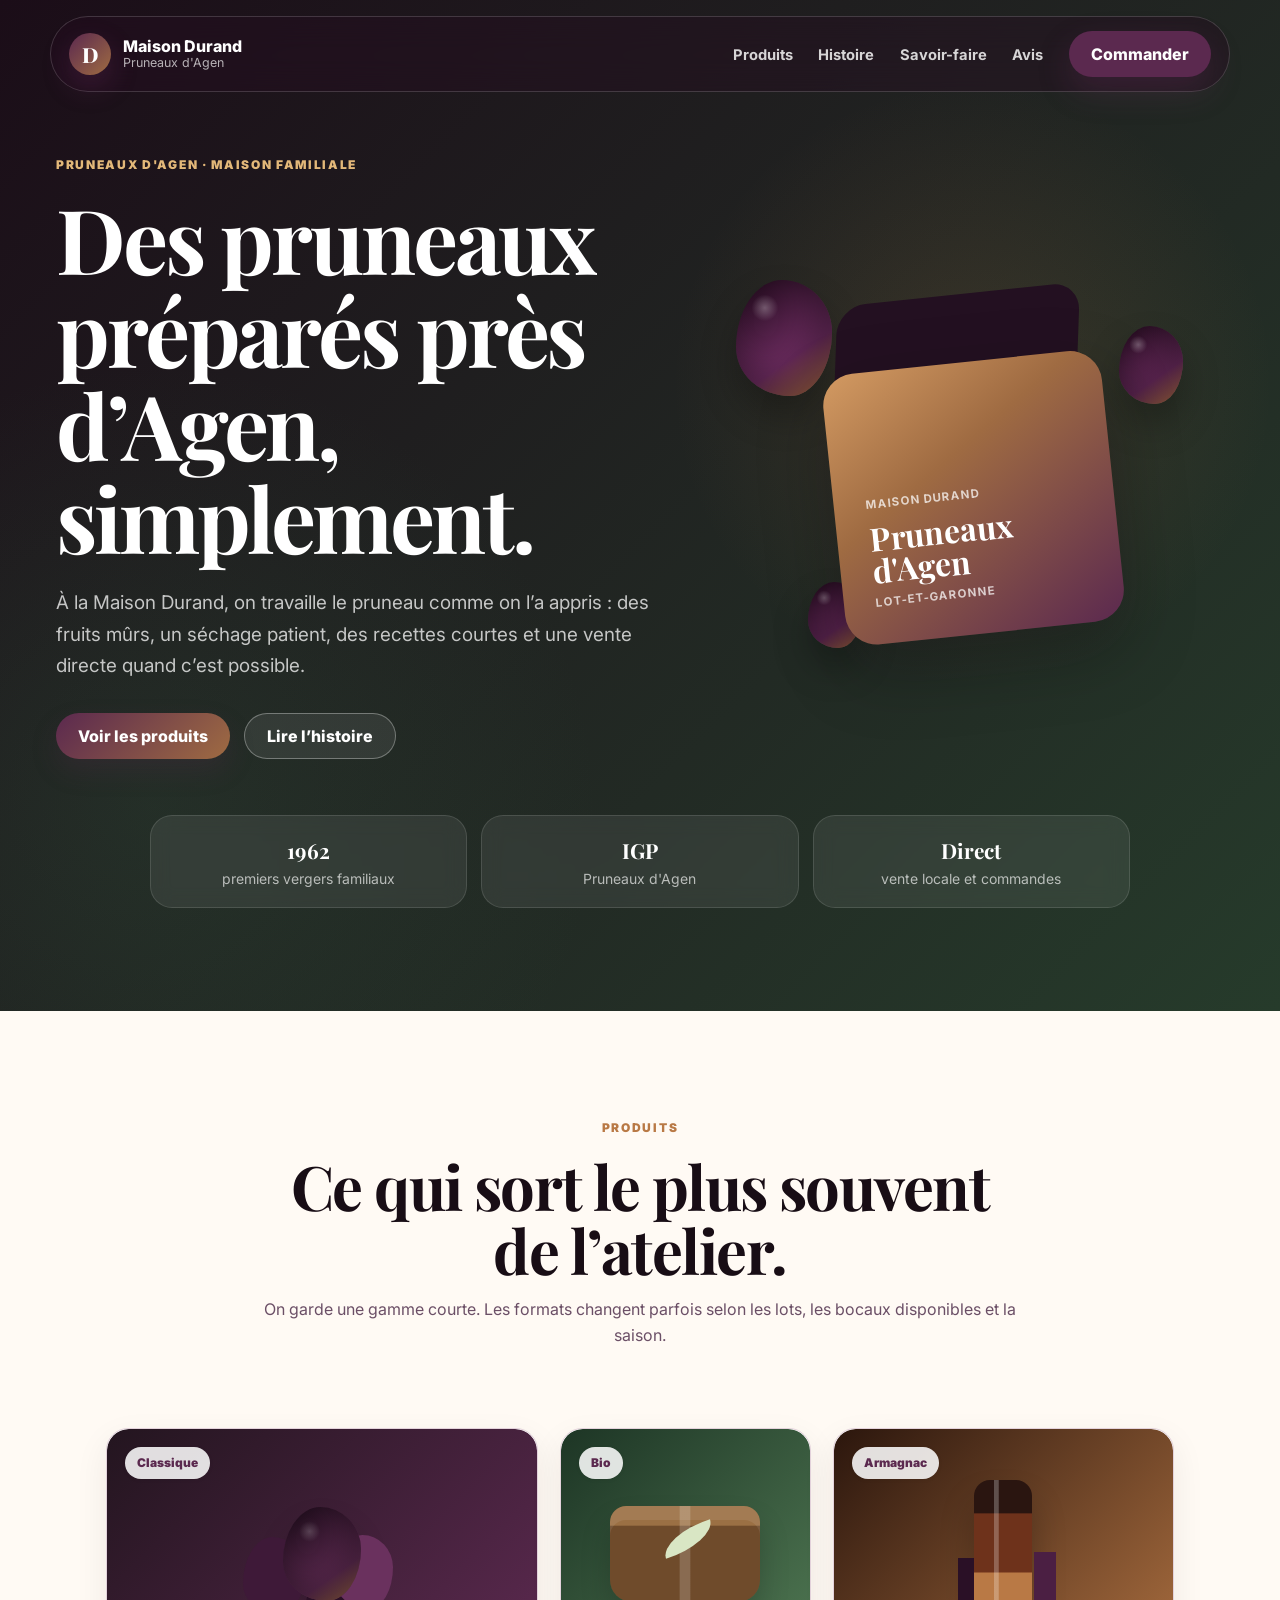
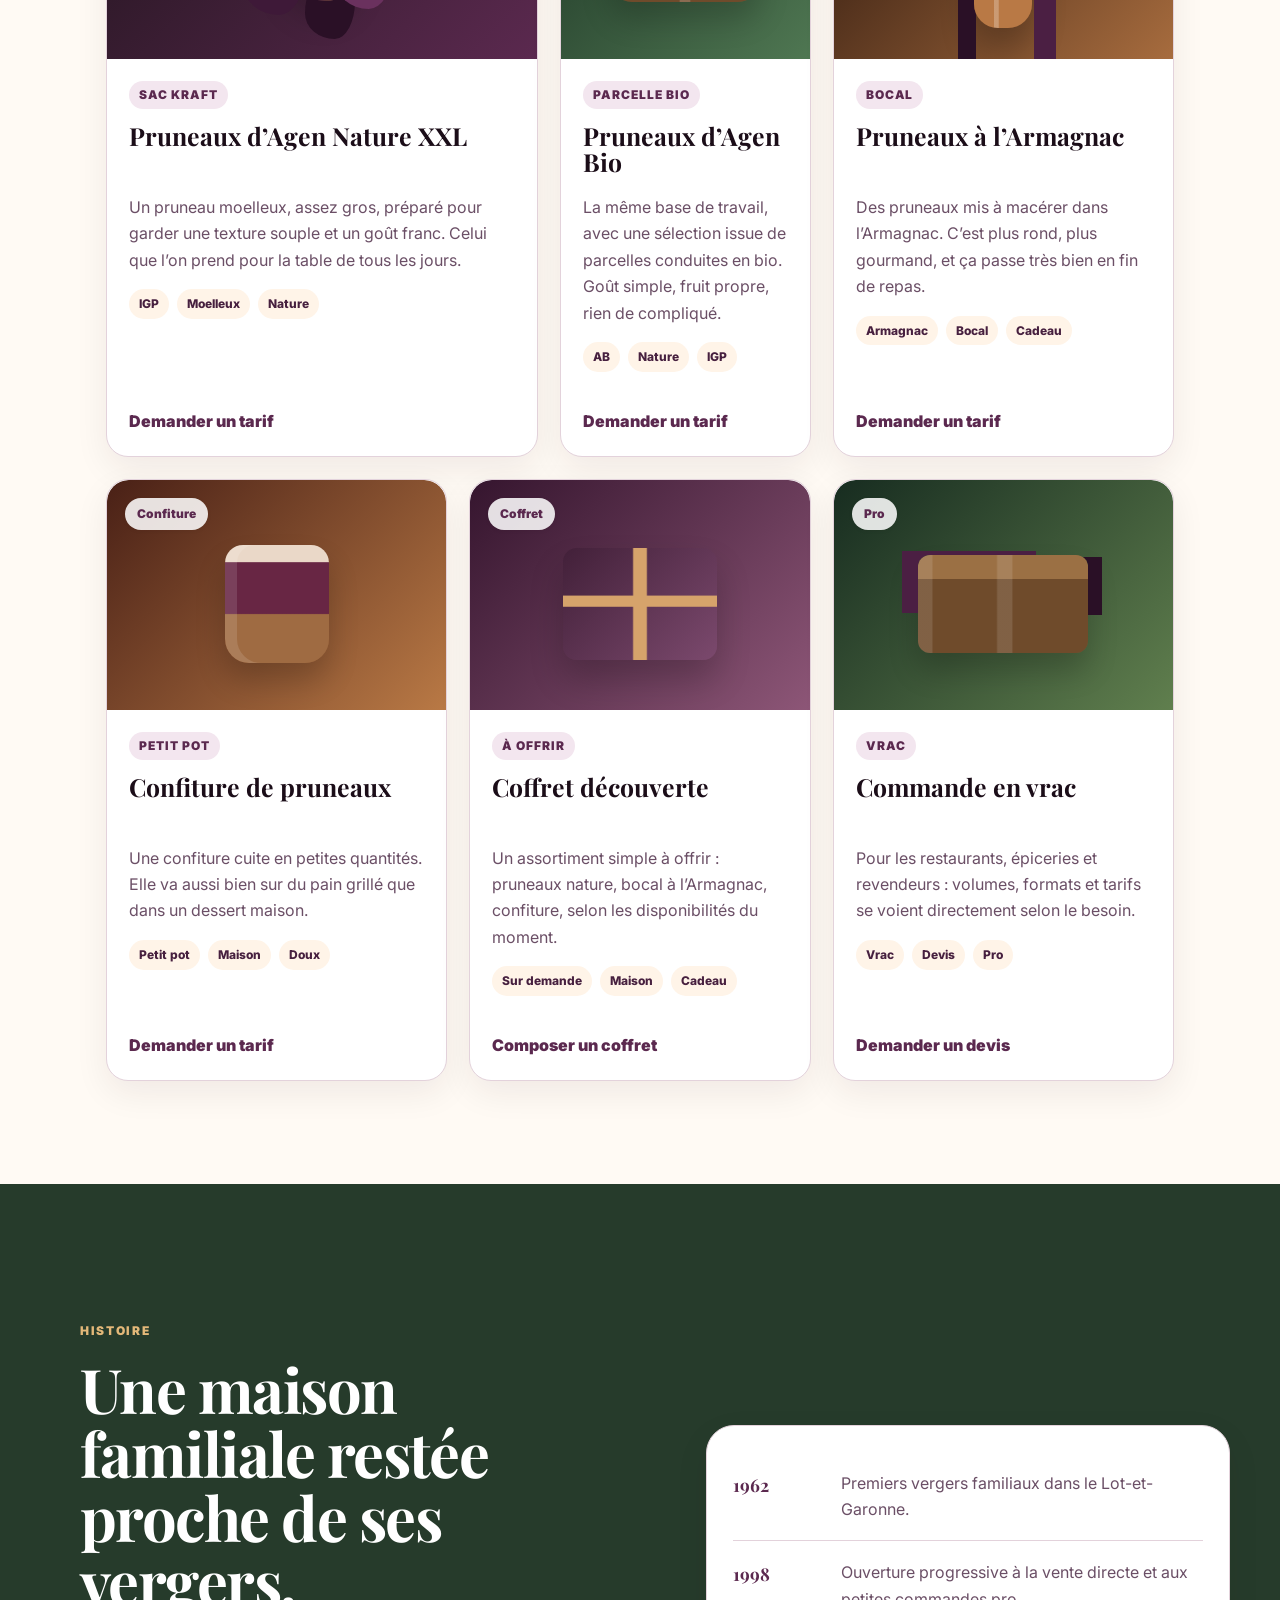
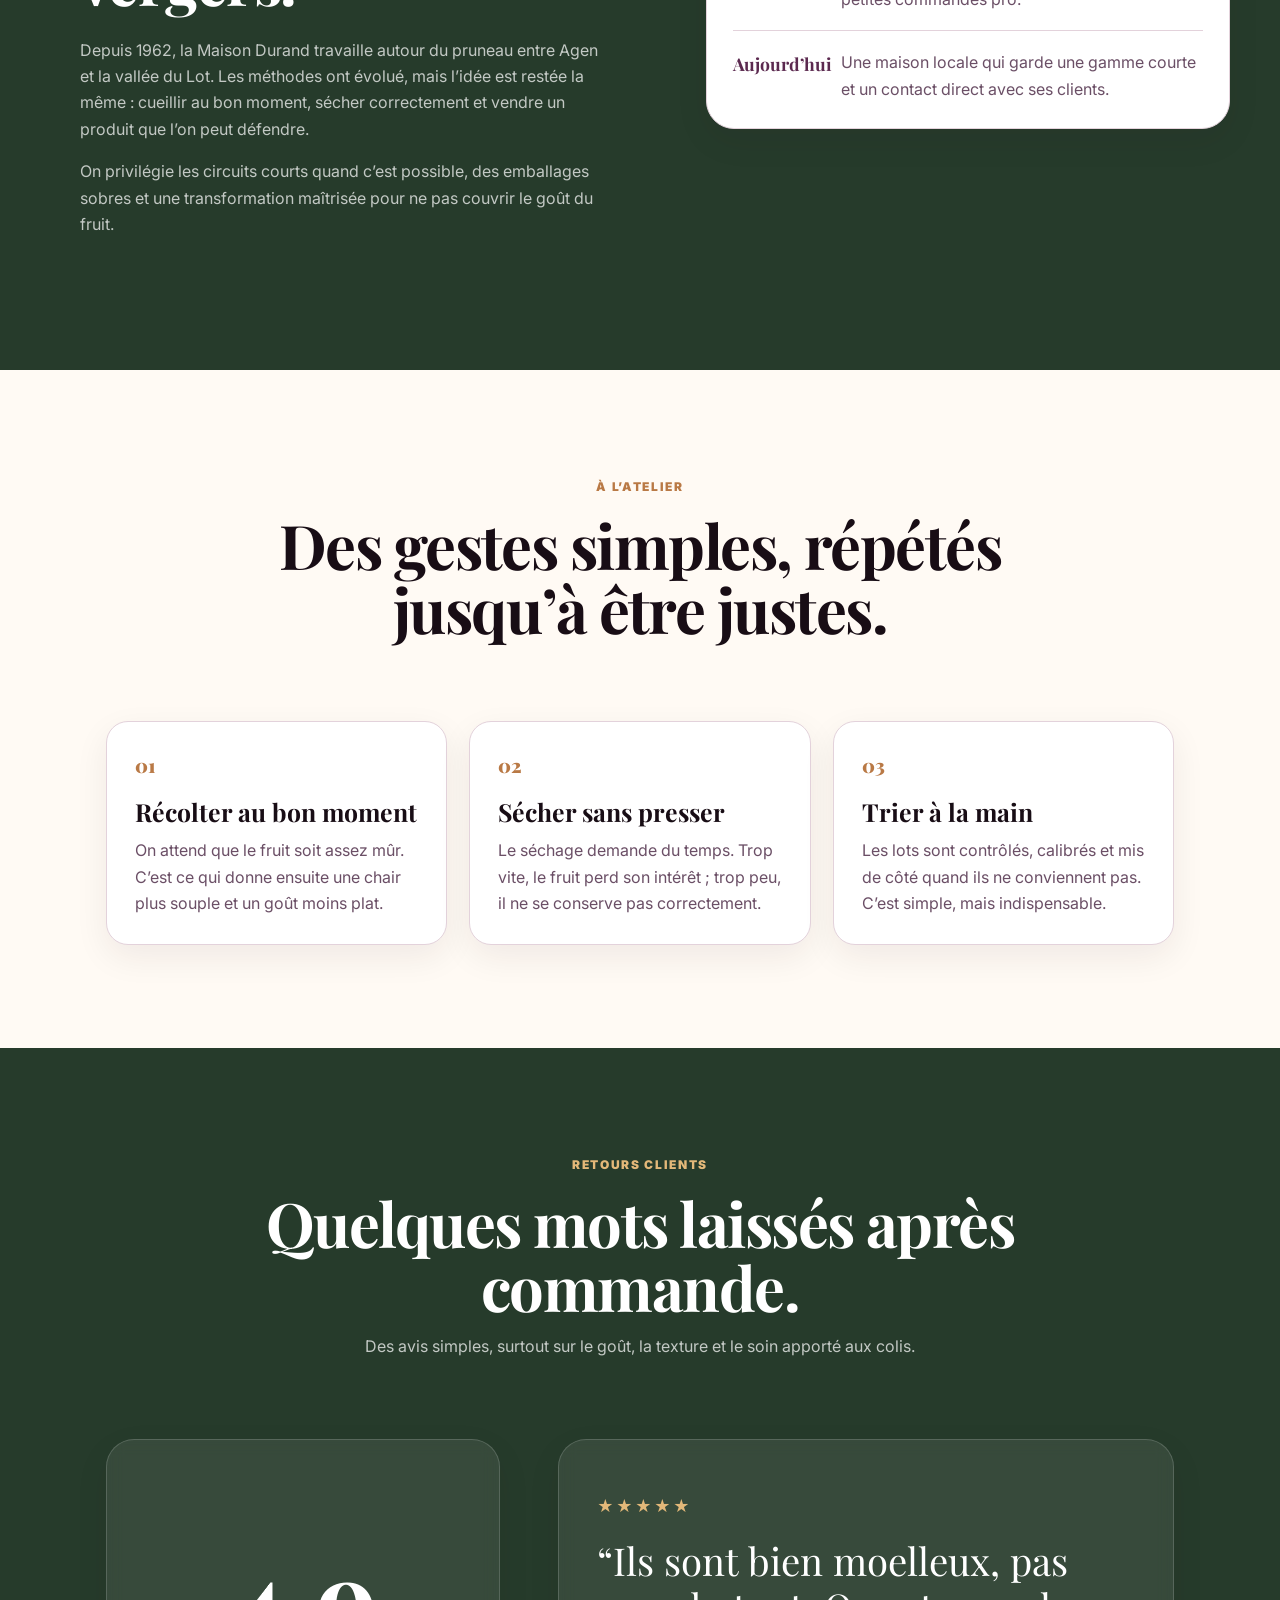
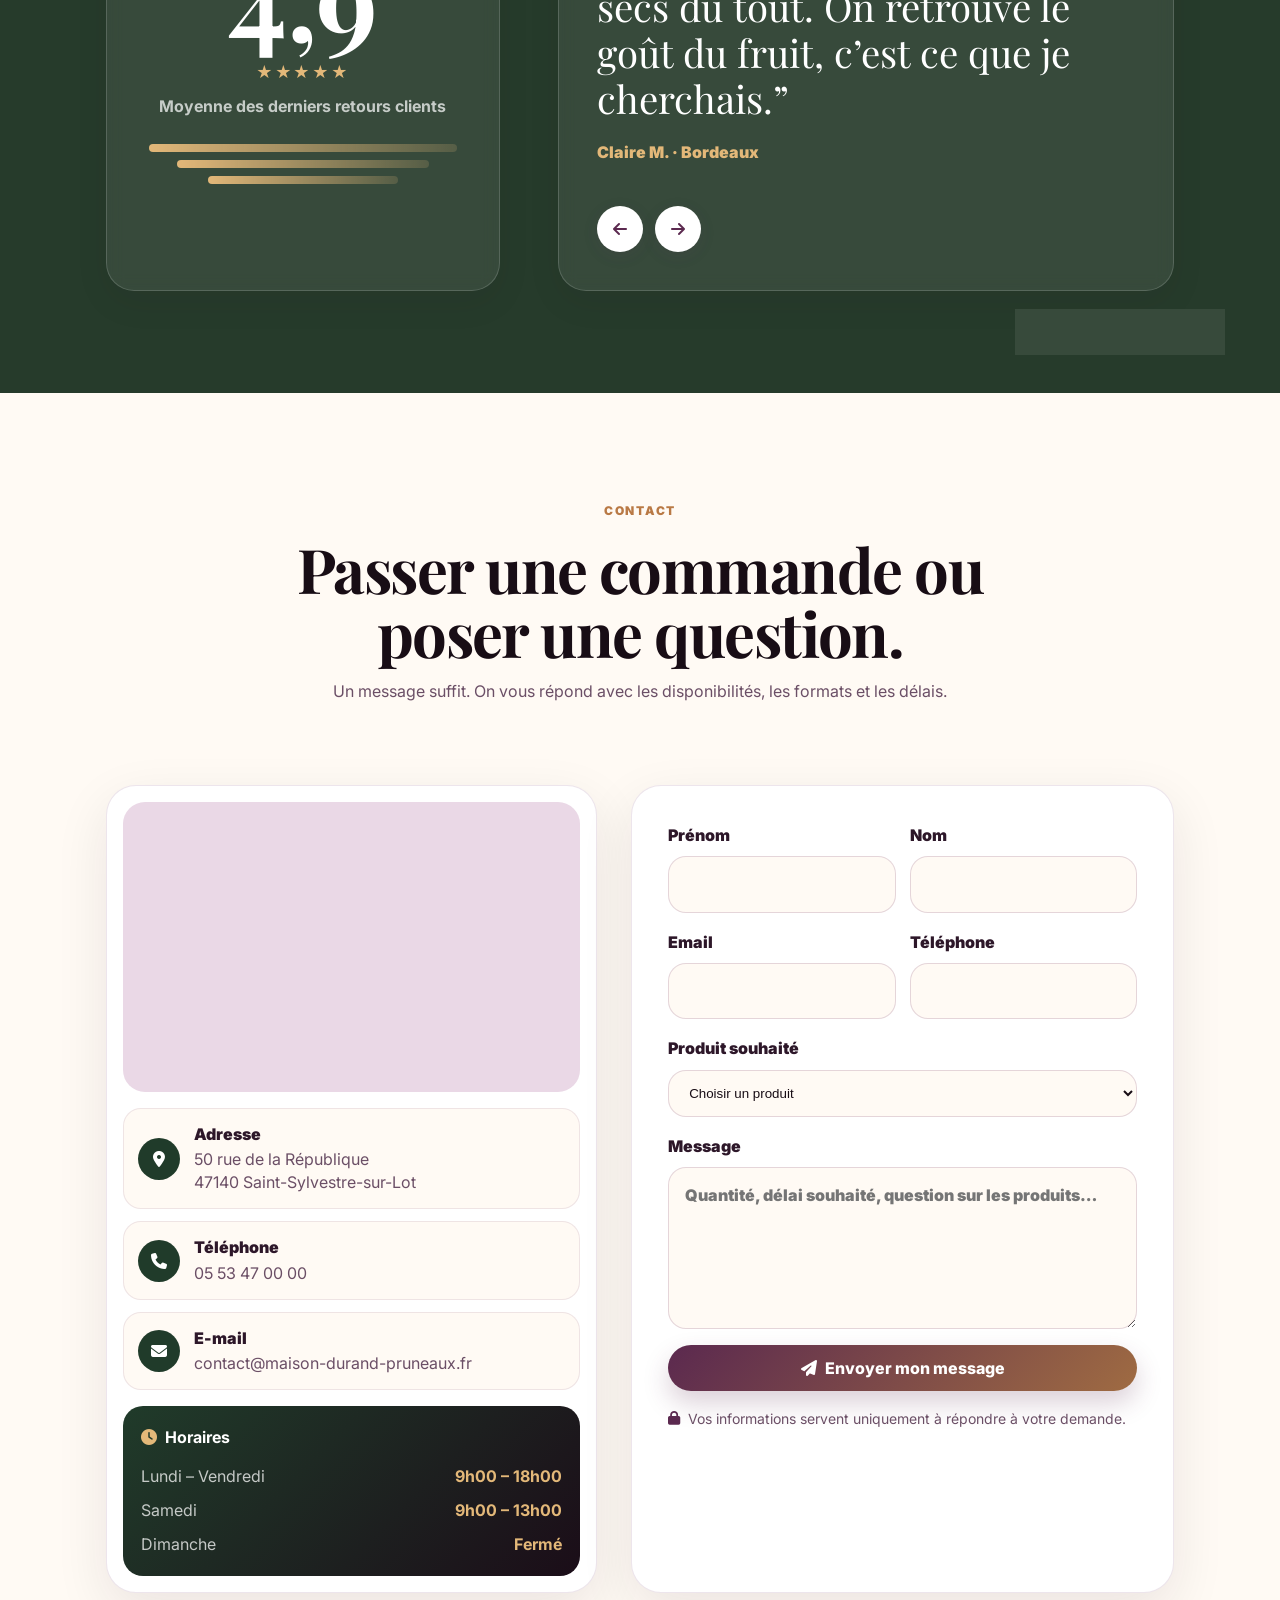
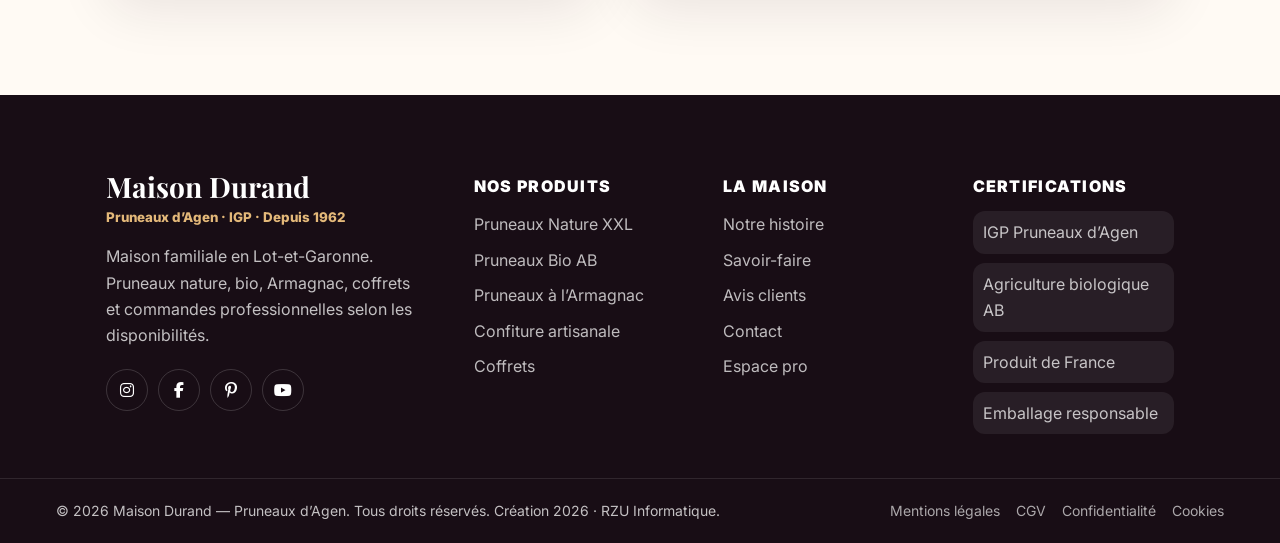
==== index.html @ 80afcbd2 "Version locale du site" ====
<!DOCTYPE html>
<html lang="fr">
<head>
  <meta charset="UTF-8">
  <meta name="viewport" content="width=device-width, initial-scale=1.0">

  
  <title>Maison Durand — Pruneaux d'Agen</title>
  <meta name="description" content="Maison Durand prépare des pruneaux d'Agen près du Lot depuis 1962. Produits nature, bio, Armagnac, coffrets et commandes professionnelles.">
  <meta name="robots"   content="index, follow">
  <meta name="author"   content="Maison Durand">
  <meta name="language" content="fr">

  
  <link rel="preconnect" href="https://fonts.googleapis.com">
  <link rel="preconnect" href="https://fonts.gstatic.com" crossorigin>
  <link href="https://fonts.googleapis.com/css2?family=Inter:wght@400;500;600;700;800&family=Playfair+Display:wght@700;800&display=swap" rel="stylesheet">

  
  <link rel="stylesheet" href="https://cdnjs.cloudflare.com/ajax/libs/font-awesome/6.5.0/css/all.min.css">

  
  <link rel="stylesheet" href="styles/style.css">
  <link rel="stylesheet" href="styles/navbar.css">
  <link rel="stylesheet" href="styles/hero.css">
  <link rel="stylesheet" href="styles/products.css">
  <link rel="stylesheet" href="styles/story.css">
  <link rel="stylesheet" href="styles/craft.css">
  <link rel="stylesheet" href="styles/reviews.css">
  <link rel="stylesheet" href="styles/contact.css">
  <link rel="stylesheet" href="styles/footer.css">
  <link rel="stylesheet" href="styles/responsive.css">
</head>

<body>

  
  <header class="site-header">

    <nav class="navbar" id="navbar" aria-label="Navigation principale">

      <a href="#accueil" class="navbar-brand" aria-label="Maison Durand — Retour en haut">
        <span class="brand-symbol" aria-hidden="true">D</span>
        <span class="brand-text">
          <strong>Maison Durand</strong>
          <small>Pruneaux d'Agen</small>
        </span>
      </a>

      <ul class="navbar-links" role="list">
        <li role="listitem"><a href="#produits"     class="navbar-link">Produits</a></li>
        <li role="listitem"><a href="#histoire"     class="navbar-link">Histoire</a></li>
        <li role="listitem"><a href="#savoir-faire" class="navbar-link">Savoir-faire</a></li>
        <li role="listitem"><a href="#avis"         class="navbar-link">Avis</a></li>
        <li role="listitem"><a href="#contact"      class="navbar-cta">Commander</a></li>
      </ul>

      <button
        class="navbar-burger"
        id="burgerBtn"
        type="button"
        aria-label="Ouvrir le menu"
        aria-expanded="false"
        aria-controls="mobileMenu"
      >
        <span class="burger-line"></span>
        <span class="burger-line"></span>
        <span class="burger-line"></span>
      </button>

    </nav>

    <div class="navbar-mobile" id="mobileMenu" role="dialog" aria-modal="true" aria-label="Menu mobile">
      <a href="#produits"     class="navbar-link">Produits</a>
      <a href="#histoire"     class="navbar-link">Histoire</a>
      <a href="#savoir-faire" class="navbar-link">Savoir-faire</a>
      <a href="#avis"         class="navbar-link">Avis</a>
      <a href="#contact"      class="navbar-cta">Commander</a>
    </div>

  </header>

  <main>

    
    <section class="hero-section" id="accueil" aria-labelledby="hero-title">

      <div class="hero-layout">
        <div class="hero-copy">
          <p class="section-kicker">Pruneaux d'Agen · Maison familiale</p>
          <h1 id="hero-title">Des pruneaux préparés près d’Agen, simplement.</h1>
          <p class="hero-description">À la Maison Durand, on travaille le pruneau comme on l’a appris : des fruits mûrs, un séchage patient, des recettes courtes et une vente directe quand c’est possible.</p>
          <div class="hero-actions">
            <a href="#produits" class="btn-primary">Voir les produits</a>
            <a href="#histoire" class="btn-secondary">Lire l’histoire</a>
          </div>
        </div>

        <div class="hero-visual" aria-hidden="true">
          <div class="prune-card">
            <div class="prune-card-top"></div>
            <div class="prune-card-body">
              <span>Maison Durand</span>
              <strong>Pruneaux d'Agen</strong>
              <em>Lot-et-Garonne</em>
            </div>
          </div>
          <span class="prune prune-one"></span>
          <span class="prune prune-two"></span>
          <span class="prune prune-three"></span>
        </div>
      </div>

      <div class="proof-row" aria-label="Chiffres clés">
        <article>
          <strong>1962</strong>
          <span>premiers vergers familiaux</span>
        </article>
        <article>
          <strong>IGP</strong>
          <span>Pruneaux d'Agen</span>
        </article>
        <article>
          <strong>Direct</strong>
          <span>vente locale et commandes</span>
        </article>
      </div>

    </section>

    
    <section class="products-section" id="produits" aria-labelledby="products-title">
      <div class="container">

        <div class="section-header reveal">
          <span class="section-kicker">Produits</span>
          <h2 id="products-title">Ce qui sort le plus souvent de l’atelier.</h2>
          <p class="section-desc">On garde une gamme courte. Les formats changent parfois selon les lots, les bocaux disponibles et la saison.</p>
        </div>

        <div class="products-grid">

          <article class="product-card reveal">
            <div class="product-image product-nature"><span class="product-badge">Classique</span><span class="product-emoji" aria-hidden="true"></span></div>
            <div class="product-content">
              <p class="product-label">Sac kraft</p>
              <h3>Pruneaux d’Agen Nature XXL</h3>
              <p>Un pruneau moelleux, assez gros, préparé pour garder une texture souple et un goût franc. Celui que l’on prend pour la table de tous les jours.</p>
              <div class="product-tags"><span>IGP</span><span>Moelleux</span><span>Nature</span></div>
              <a href="#contact" class="product-link">Demander un tarif</a>
            </div>
          </article>

          <article class="product-card reveal">
            <div class="product-image product-bio"><span class="product-badge">Bio</span><span class="product-emoji" aria-hidden="true"></span></div>
            <div class="product-content">
              <p class="product-label">Parcelle bio</p>
              <h3>Pruneaux d’Agen Bio</h3>
              <p>La même base de travail, avec une sélection issue de parcelles conduites en bio. Goût simple, fruit propre, rien de compliqué.</p>
              <div class="product-tags"><span>AB</span><span>Nature</span><span>IGP</span></div>
              <a href="#contact" class="product-link">Demander un tarif</a>
            </div>
          </article>

          <article class="product-card reveal">
            <div class="product-image product-armagnac"><span class="product-badge">Armagnac</span><span class="product-emoji" aria-hidden="true"></span></div>
            <div class="product-content">
              <p class="product-label">Bocal</p>
              <h3>Pruneaux à l’Armagnac</h3>
              <p>Des pruneaux mis à macérer dans l’Armagnac. C’est plus rond, plus gourmand, et ça passe très bien en fin de repas.</p>
              <div class="product-tags"><span>Armagnac</span><span>Bocal</span><span>Cadeau</span></div>
              <a href="#contact" class="product-link">Demander un tarif</a>
            </div>
          </article>

          <article class="product-card reveal">
            <div class="product-image product-confiture"><span class="product-badge">Confiture</span><span class="product-emoji" aria-hidden="true"></span></div>
            <div class="product-content">
              <p class="product-label">Petit pot</p>
              <h3>Confiture de pruneaux</h3>
              <p>Une confiture cuite en petites quantités. Elle va aussi bien sur du pain grillé que dans un dessert maison.</p>
              <div class="product-tags"><span>Petit pot</span><span>Maison</span><span>Doux</span></div>
              <a href="#contact" class="product-link">Demander un tarif</a>
            </div>
          </article>

          <article class="product-card reveal">
            <div class="product-image product-coffret"><span class="product-badge">Coffret</span><span class="product-emoji" aria-hidden="true"></span></div>
            <div class="product-content">
              <p class="product-label">À offrir</p>
              <h3>Coffret découverte</h3>
              <p>Un assortiment simple à offrir : pruneaux nature, bocal à l’Armagnac, confiture, selon les disponibilités du moment.</p>
              <div class="product-tags"><span>Sur demande</span><span>Maison</span><span>Cadeau</span></div>
              <a href="#contact" class="product-link">Composer un coffret</a>
            </div>
          </article>

          <article class="product-card reveal">
            <div class="product-image product-pro"><span class="product-badge">Pro</span><span class="product-emoji" aria-hidden="true"></span></div>
            <div class="product-content">
              <p class="product-label">Vrac</p>
              <h3>Commande en vrac</h3>
              <p>Pour les restaurants, épiceries et revendeurs : volumes, formats et tarifs se voient directement selon le besoin.</p>
              <div class="product-tags"><span>Vrac</span><span>Devis</span><span>Pro</span></div>
              <a href="#contact" class="product-link">Demander un devis</a>
            </div>
          </article>

        </div>
      </div>
    </section>

    
    <section class="story-section" id="histoire" aria-labelledby="story-title">

      <div class="story-grid">

        <div class="reveal">
          <p class="section-kicker">Histoire</p>
          <h2 id="story-title">Une maison familiale restée proche de ses vergers.</h2>
          <p>Depuis 1962, la Maison Durand travaille autour du pruneau entre Agen et la vallée du Lot. Les méthodes ont évolué, mais l’idée est restée la même : cueillir au bon moment, sécher correctement et vendre un produit que l’on peut défendre.</p>
          <p>On privilégie les circuits courts quand c’est possible, des emballages sobres et une transformation maîtrisée pour ne pas couvrir le goût du fruit.</p>
        </div>

        <div class="timeline reveal">
          <div class="timeline-item"><span class="timeline-year">1962</span><span class="timeline-desc">Premiers vergers familiaux dans le Lot-et-Garonne.</span></div>
          <div class="timeline-item"><span class="timeline-year">1998</span><span class="timeline-desc">Ouverture progressive à la vente directe et aux petites commandes pro.</span></div>
          <div class="timeline-item"><span class="timeline-year">Aujourd’hui</span><span class="timeline-desc">Une maison locale qui garde une gamme courte et un contact direct avec ses clients.</span></div>
        </div>

      </div>

    </section>

    
    <section class="craft-section" id="savoir-faire" aria-labelledby="craft-title">
      <div class="container">

        <div class="section-header reveal">
          <span class="section-kicker">À l’atelier</span>
          <h2 id="craft-title">Des gestes simples, répétés jusqu’à être justes.</h2>
        </div>

        <div class="craft-grid">
          <article class="info-card reveal"><span class="info-card-number">01</span><h3>Récolter au bon moment</h3><p>On attend que le fruit soit assez mûr. C’est ce qui donne ensuite une chair plus souple et un goût moins plat.</p></article>
          <article class="info-card reveal"><span class="info-card-number">02</span><h3>Sécher sans presser</h3><p>Le séchage demande du temps. Trop vite, le fruit perd son intérêt ; trop peu, il ne se conserve pas correctement.</p></article>
          <article class="info-card reveal"><span class="info-card-number">03</span><h3>Trier à la main</h3><p>Les lots sont contrôlés, calibrés et mis de côté quand ils ne conviennent pas. C’est simple, mais indispensable.</p></article>
        </div>
      </div>
    </section>

    
    <section class="reviews-section" id="avis" aria-labelledby="reviews-title">
      <div class="container">
        <div class="section-header reveal">
          <span class="section-kicker">Retours clients</span>
          <h2 id="reviews-title">Quelques mots laissés après commande.</h2>
          <p class="section-desc">Des avis simples, surtout sur le goût, la texture et le soin apporté aux colis.</p>
        </div>

        <div class="reviews-layout">
          <aside class="reviews-score reveal" aria-label="Note moyenne">
            <strong>4,9</strong>
            <span class="stars" aria-hidden="true">★★★★★</span>
            <p>Moyenne des derniers retours clients</p>
            <div class="score-bars" aria-hidden="true"><span></span><span></span><span></span></div>
          </aside>

          <div class="reviews-carousel reveal">
            <div class="reviews-track" id="reviewsTrack">
              <article class="review-card is-active"><p class="review-stars">★★★★★</p><blockquote>“Ils sont bien moelleux, pas secs du tout. On retrouve le goût du fruit, c’est ce que je cherchais.”</blockquote><cite>Claire M. · Bordeaux</cite></article>
              <article class="review-card"><p class="review-stars">★★★★★</p><blockquote>“On en prend pour l’épicerie. Les clients reviennent dessus, surtout pour les nature et les bocaux à l’Armagnac.”</blockquote><cite>Julien R. · Épicerie fine</cite></article>
              <article class="review-card"><p class="review-stars">★★★★★</p><blockquote>“Coffret offert à mes parents. Présentation simple, produits bons, rien à redire.”</blockquote><cite>Sophie L. · Toulouse</cite></article>
              <article class="review-card"><p class="review-stars">★★★★★</p><blockquote>“Commande reçue proprement emballée. Les bio sont ceux que je préfère, pas trop sucrés au goût.”</blockquote><cite>Marc D. · Nantes</cite></article>
            </div>
            <div class="reviews-controls" aria-label="Navigation des avis">
              <button class="review-btn" id="reviewsPrev" type="button" aria-label="Avis précédent"><i class="fa-solid fa-arrow-left"></i></button>
              <button class="review-btn" id="reviewsNext" type="button" aria-label="Avis suivant"><i class="fa-solid fa-arrow-right"></i></button>
            </div>
          </div>
        </div>
      </div>
    </section>

    
    <section class="contact-section" id="contact" aria-labelledby="contact-title">
      <div class="container">
        <div class="section-header reveal">
          <span class="section-kicker">Contact</span>
          <h2 id="contact-title">Passer une commande ou poser une question.</h2>
          <p class="section-desc">Un message suffit. On vous répond avec les disponibilités, les formats et les délais.</p>
        </div>

        <div class="contact-panel reveal">
          <div class="contact-side">
            <div class="contact-map" aria-label="Carte de localisation">
              <iframe
                title="Carte - Maison Durand"
                loading="lazy"
                referrerpolicy="no-referrer-when-downgrade"
                src="https://www.openstreetmap.org/export/embed.html?bbox=0.785%2C44.390%2C0.820%2C44.425&amp;layer=mapnik&amp;marker=44.407%2C0.803">
              </iframe>
            </div>

            <div class="contact-info-grid">
              <a class="contact-info-card" href="https://www.openstreetmap.org/search?query=50%20rue%20de%20la%20Republique%20Saint-Sylvestre-sur-Lot" target="_blank" rel="noopener">
                <i class="fa-solid fa-location-dot"></i>
                <span><strong>Adresse</strong>50 rue de la République<br>47140 Saint-Sylvestre-sur-Lot</span>
              </a>
              <a class="contact-info-card" href="tel:+33553470000">
                <i class="fa-solid fa-phone"></i>
                <span><strong>Téléphone</strong>05 53 47 00 00</span>
              </a>
              <a class="contact-info-card" href="mailto:contact@maison-durand-pruneaux.fr">
                <i class="fa-solid fa-envelope"></i>
                <span><strong>E-mail</strong>contact@maison-durand-pruneaux.fr</span>
              </a>
            </div>

            <div class="contact-hours">
              <h4><i class="fa-solid fa-clock"></i> Horaires</h4>
              <p><span>Lundi – Vendredi</span><strong>9h00 – 18h00</strong></p>
              <p><span>Samedi</span><strong>9h00 – 13h00</strong></p>
              <p><span>Dimanche</span><strong>Fermé</strong></p>
            </div>
          </div>

          <form class="contact-form" novalidate>
            <div class="form-row">
              <label class="form-label">Prénom<input class="form-input" type="text" name="prenom" autocomplete="given-name" required></label>
              <label class="form-label">Nom<input class="form-input" type="text" name="nom" autocomplete="family-name" required></label>
            </div>
            <div class="form-row">
              <label class="form-label">Email<input class="form-input" type="email" name="email" autocomplete="email" required></label>
              <label class="form-label">Téléphone<input class="form-input" type="tel" name="telephone" autocomplete="tel"></label>
            </div>
            <label class="form-label">Produit souhaité
              <select class="form-input" name="produit" required>
                <option value="">Choisir un produit</option>
                <option>Pruneaux d’Agen Nature XXL</option>
                <option>Pruneaux d’Agen Bio</option>
                <option>Pruneaux à l’Armagnac</option>
                <option>Confiture artisanale</option>
                <option>Coffret découverte</option>
                <option>Commande professionnelle</option>
              </select>
            </label>
            <label class="form-label">Message<textarea class="form-textarea" name="message" rows="5" required maxlength="700" placeholder="Quantité, délai souhaité, question sur les produits…"></textarea></label>
            <button class="btn-primary form-submit" type="submit"><i class="fa-solid fa-paper-plane" aria-hidden="true"></i> Envoyer mon message</button>
            <p class="form-note"><i class="fa-solid fa-lock"></i> Vos informations servent uniquement à répondre à votre demande.</p>
          </form>
        </div>
      </div>
    </section>

  </main>

  
  <footer class="site-footer" aria-label="Pied de page">
    <div class="container footer-grid">
      <div class="footer-brand">
        <div class="footer-logo"><div><strong>Maison Durand</strong><small>Pruneaux d’Agen · IGP · Depuis 1962</small></div></div>
        <p>Maison familiale en Lot-et-Garonne. Pruneaux nature, bio, Armagnac, coffrets et commandes professionnelles selon les disponibilités.</p>
        <div class="footer-socials" aria-label="Réseaux sociaux">
          <a href="#" aria-label="Instagram"><i class="fa-brands fa-instagram"></i></a>
          <a href="#" aria-label="Facebook"><i class="fa-brands fa-facebook-f"></i></a>
          <a href="#" aria-label="Pinterest"><i class="fa-brands fa-pinterest-p"></i></a>
          <a href="#" aria-label="YouTube"><i class="fa-brands fa-youtube"></i></a>
        </div>
      </div>
      <nav class="footer-col footer-dropdown" aria-label="Nos produits">
        <input class="footer-toggle" type="checkbox" id="footer-products">
        <label class="footer-heading" for="footer-products">Nos produits <span aria-hidden="true"></span></label>
        <div class="footer-dropdown-content">
          <a href="#produits">Pruneaux Nature XXL</a>
          <a href="#produits">Pruneaux Bio AB</a>
          <a href="#produits">Pruneaux à l’Armagnac</a>
          <a href="#produits">Confiture artisanale</a>
          <a href="#produits">Coffrets</a>
        </div>
      </nav>

      <nav class="footer-col footer-dropdown" aria-label="Navigation secondaire">
        <input class="footer-toggle" type="checkbox" id="footer-house">
        <label class="footer-heading" for="footer-house">La maison <span aria-hidden="true"></span></label>
        <div class="footer-dropdown-content">
          <a href="#histoire">Notre histoire</a>
          <a href="#savoir-faire">Savoir-faire</a>
          <a href="#avis">Avis clients</a>
          <a href="#contact">Contact</a>
          <a href="#contact">Espace pro</a>
        </div>
      </nav>

      <div class="footer-col footer-labels footer-dropdown">
        <input class="footer-toggle" type="checkbox" id="footer-certifications">
        <label class="footer-heading" for="footer-certifications">Certifications <span aria-hidden="true"></span></label>
        <div class="footer-dropdown-content">
          <span>IGP Pruneaux d’Agen</span>
          <span>Agriculture biologique AB</span>
          <span>Produit de France</span>
          <span>Emballage responsable</span>
        </div>
      </div>
    </div>
    <div class="footer-bottom">
      <p class="footer-copy">© 2026 Maison Durand — Pruneaux d’Agen. Tous droits réservés. Création 2026 · RZU Informatique.</p>
      <nav class="footer-legal" aria-label="Liens légaux"><a href="#">Mentions légales</a><a href="#">CGV</a><a href="#">Confidentialité</a><a href="#">Cookies</a></nav>
    </div>
  </footer>

  
  <script src="scripts/navbar.js"></script>
  <script src="scripts/scroll.js"></script>
  <script src="scripts/reviews.js"></script>

</body>
</html>

<!-- rzu-informatique -->
---- styles/style.css ----
:root {
  
  --c-primary:        #5b294f;
  --c-primary-dark:   #47203f;
  --c-primary-deeper: #2d1729;
  --c-primary-light:  #734064;
  --c-accent:         #b97945;

  
  --c-dark:       #180d15;
  --c-dark-soft:  #2c1d29;
  --c-dark-green: #263b2b;
  --c-white:      #ffffff;
  --c-off-white:  #fffaf4;
  --c-border:     #e3d2db;

  
  --c-text:       #1b0d18;
  --c-text-muted: #6b4f66;
  --c-text-light: #9e7d99;

  
  --g-hero:    linear-gradient(135deg, #1b0d18 0%, #263b2b 100%);
  --g-primary: linear-gradient(135deg, #5b294f 0%, #9f6b42 100%);
  --g-card:    linear-gradient(145deg, #ffffff 0%, #f7efe8 100%);

  
  --f-primary:   'Playfair Display', Georgia, serif;
  --f-secondary: 'Inter', Arial, sans-serif;

  --fs-xs:   0.75rem;
  --fs-sm:   0.875rem;
  --fs-base: 1rem;
  --fs-lg:   1.125rem;
  --fs-xl:   1.25rem;
  --fs-2xl:  1.5rem;
  --fs-3xl:  1.875rem;
  --fs-4xl:  2.25rem;
  --fs-hero: clamp(2.8rem, 7vw, 6.8rem);

  
  --sp-xs:  0.5rem;
  --sp-sm:  1rem;
  --sp-md:  1.5rem;
  --sp-lg:  2rem;
  --sp-xl:  3rem;
  --sp-2xl: 5rem;
  --sp-3xl: 8rem;

  
  --r-sm:   0.375rem;
  --r-md:   0.75rem;
  --r-lg:   1.25rem;
  --r-xl:   2rem;
  --r-full: 9999px;

  
  --sh-sm:     0 1px 4px rgba(27, 13, 24, 0.06);
  --sh-md:     0 4px 16px rgba(111, 45, 98, 0.10);
  --sh-lg:     0 8px 28px rgba(38, 15, 32, 0.14);
  --sh-card:   0 12px 34px rgba(38, 15, 32, 0.07);
  --sh-accent: 0 12px 26px rgba(91, 41, 79, 0.22);

  
  --t-fast: 0.15s ease;
  --t-base: 0.25s ease;
  --t-slow: 1.2s cubic-bezier(0.22, 0.8, 0.24, 1);

  
  --z-nav: 50;

  
  --container:  1180px;
  --section-py: clamp(72px, 8vw, 120px);
}


*, *::before, *::after {
  box-sizing: border-box;
  margin: 0;
  padding: 0;
}

html {
  scroll-behavior: smooth;
  -webkit-font-smoothing: antialiased;
  -moz-osx-font-smoothing: grayscale;
}

body {
  font-family: var(--f-secondary);
  font-size: var(--fs-base);
  color: var(--c-text);
  background: var(--c-off-white);
  line-height: 1.65;
  overflow-x: hidden;
}

img {
  display: block;
  max-width: 100%;
  height: auto;
}

a {
  color: inherit;
  text-decoration: none;
}

ul {
  list-style: none;
}

button {
  cursor: pointer;
  border: none;
  background: none;
  font-family: inherit;
  font-size: inherit;
}

input,
textarea {
  font: inherit;
}


.container {
  width: 100%;
  max-width: var(--container);
  margin-inline: auto;
  padding-inline: clamp(18px, 5vw, 56px);
}

section {
  padding-block: var(--section-py);
}

.section-header {
  max-width: 760px;
  margin: 0 auto var(--sp-2xl);
  text-align: center;
}

.section-kicker {
  display: inline-block;
  margin-bottom: 16px;
  color: #e3b879;
  font-weight: 900;
  font-size: var(--fs-xs);
  letter-spacing: 0.14em;
  text-transform: uppercase;
}

.section-header .section-kicker {
  color: var(--c-accent);
}

h1, h2, h3 {
  font-family: var(--f-primary);
  line-height: 1.04;
}

h1 {
  font-size: var(--fs-hero);
  letter-spacing: -0.035em;
}

h2 {
  font-size: clamp(2.1rem, 4.8vw, 4.2rem);
  letter-spacing: -0.025em;
}

h3 {
  font-size: 1.55rem;
}

.section-header h2 {
  color: var(--c-dark);
}


.btn-primary {
  display: inline-flex;
  align-items: center;
  justify-content: center;
  gap: var(--sp-xs);
  min-height: 46px;
  padding: 0 22px;
  background: var(--g-primary);
  color: var(--c-white);
  font-family: var(--f-secondary);
  font-size: var(--fs-base);
  font-weight: 800;
  border-radius: var(--r-full);
  box-shadow: var(--sh-accent);
  transition: transform var(--t-slow), box-shadow var(--t-slow);
  white-space: nowrap;
}

.btn-primary:hover {
  transform: translateY(-6px);
  background: var(--c-primary-light);
  color: var(--c-white);
  box-shadow: 0 18px 38px rgba(91, 41, 79, 0.26);
}

.btn-secondary {
  display: inline-flex;
  align-items: center;
  justify-content: center;
  gap: var(--sp-xs);
  min-height: 46px;
  padding: 0 22px;
  background: rgba(255, 255, 255, 0.08);
  color: var(--c-white);
  font-family: var(--f-secondary);
  font-size: var(--fs-base);
  font-weight: 800;
  border-radius: var(--r-full);
  border: 1px solid rgba(255, 255, 255, 0.32);
  transition: transform var(--t-slow), background var(--t-slow), border-color var(--t-slow);
  white-space: nowrap;
}

.btn-secondary:hover {
  transform: translateY(-6px);
  background: rgba(255, 255, 255, 0.18);
  border-color: rgba(255, 255, 255, 0.58);
}


.reveal {
  opacity: 0;
  transform: translateY(28px);
  transition: opacity 0.65s ease, transform 0.65s ease;
}

.reveal.visible {
  opacity: 1;
  transform: translateY(0);
}

/* rzu-informatique */
---- styles/navbar.css ----
.site-header {
  position: fixed;
  inset: 0 0 auto;
  z-index: var(--z-nav);
}

.navbar {
  width: min(var(--container), calc(100% - 32px));
  height: 76px;
  margin: 16px auto 0;
  padding: 0 18px;
  display: flex;
  align-items: center;
  gap: 24px;
  color: var(--c-white);
  border: 1px solid rgba(255, 255, 255, 0.16);
  border-radius: var(--r-full);
  background: rgba(38, 15, 32, 0.44);
  backdrop-filter: blur(16px);
  -webkit-backdrop-filter: blur(16px);
  transition:
    background var(--t-slow),
    box-shadow  var(--t-slow),
    color       var(--t-slow),
    border-color var(--t-slow);
}


.navbar-brand {
  margin-right: auto;
  display: flex;
  align-items: center;
  gap: 12px;
  flex-shrink: 0;
}

.brand-symbol {
  width: 42px;
  height: 42px;
  display: grid;
  place-items: center;
  border-radius: var(--r-full);
  color: var(--c-white);
  font-family: var(--f-primary);
  font-weight: 800;
  font-size: 1.3rem;
  background: var(--g-primary);
  box-shadow: 0 12px 28px rgba(111, 45, 98, 0.32);
  transition: transform var(--t-slow), box-shadow var(--t-slow);
  flex-shrink: 0;
}

.navbar-brand:hover .brand-symbol {
  transform: translateY(-4px) rotate(-8deg);
  box-shadow: 0 20px 42px rgba(111, 45, 98, 0.42);
}

.brand-text strong,
.brand-text small {
  display: block;
  line-height: 1.12;
}

.brand-text strong {
  font-weight: 800;
}

.brand-text small {
  opacity: 0.68;
  font-size: 0.78rem;
}


.navbar-links {
  display: flex;
  align-items: center;
  gap: clamp(14px, 2vw, 30px);
}

.navbar-link {
  position: relative;
  font-weight: 700;
  font-size: 0.92rem;
  opacity: 0.82;
  transition: opacity var(--t-slow), color var(--t-slow);
}

.navbar-link::after {
  content: '';
  position: absolute;
  left: 50%;
  bottom: -8px;
  width: 100%;
  height: 2px;
  border-radius: var(--r-full);
  background: var(--c-accent);
  opacity: 0;
  transform: translateX(-50%) scaleX(0);
  transform-origin: center;
  transition: transform var(--t-slow), opacity var(--t-slow);
}

.navbar-link:hover {
  opacity: 1;
}

.navbar-link:hover::after {
  opacity: 1;
  transform: translateX(-50%) scaleX(1);
}


.navbar-cta {
  min-height: 46px;
  display: inline-flex;
  align-items: center;
  padding: 0 22px;
  border-radius: var(--r-full);
  font-weight: 800;
  color: var(--c-white);
  background: var(--c-primary);
  box-shadow: 0 14px 32px rgba(111, 45, 98, 0.28);
  transition: transform var(--t-slow), box-shadow var(--t-slow), background var(--t-slow);
  white-space: nowrap;
}

.navbar-cta:hover {
  transform: translateY(-6px);
  color: var(--c-white);
  background: var(--c-primary-light);
  box-shadow: 0 26px 58px rgba(111, 45, 98, 0.38);
}


.navbar-burger {
  display: none;
  width: 44px;
  height: 44px;
  flex-direction: column;
  align-items: center;
  justify-content: center;
  gap: 5px;
  border-radius: var(--r-md);
  background: var(--c-white);
  transition: background var(--t-base), transform var(--t-base);
}

.navbar-burger:hover {
  background: rgba(255, 255, 255, 0.88);
  transform: scale(1.06);
}

.burger-line {
  display: block;
  width: 22px;
  height: 2px;
  background: var(--c-primary);
  border-radius: var(--r-full);
  transform-origin: center;
  transition: transform var(--t-slow), opacity var(--t-slow);
}

.navbar-burger.open .burger-line:nth-child(1) {
  transform: translateY(7px) rotate(45deg);
}

.navbar-burger.open .burger-line:nth-child(2) {
  opacity: 0;
}

.navbar-burger.open .burger-line:nth-child(3) {
  transform: translateY(-7px) rotate(-45deg);
}


.navbar-mobile {
  position: fixed;
  left: 16px;
  right: 16px;
  top: 104px;
  display: grid;
  justify-items: center;
  gap: 8px;
  padding: 18px;
  color: var(--c-dark);
  border: 1px solid rgba(111, 45, 98, 0.14);
  border-radius: 28px;
  background: rgba(255, 250, 244, 0.97);
  box-shadow: 0 18px 48px rgba(38, 15, 32, 0.12);
  opacity: 0;
  pointer-events: none;
  transform: translateY(-12px);
  transition: opacity var(--t-slow), transform var(--t-slow);
  z-index: calc(var(--z-nav) - 1);
}

.navbar-mobile.open {
  opacity: 1;
  pointer-events: auto;
  transform: translateY(0);
}

.navbar-mobile .navbar-link {
  width: 100%;
  padding: 12px;
  text-align: center;
  opacity: 1;
  color: var(--c-dark);
}

.navbar-mobile .navbar-link::after {
  display: none;
}

.navbar-mobile .navbar-cta {
  width: min(260px, 100%);
  justify-content: center;
  text-align: center;
}

/* rzu-informatique */
---- styles/hero.css ----
.hero-section {
  min-height: 94svh;
  padding-top: 150px;
  padding-inline: clamp(18px, 5vw, 56px);
  color: var(--c-white);
  background:
    radial-gradient(circle at 76% 38%, rgba(185, 121, 69, 0.16), transparent 26%),
    radial-gradient(circle at 12% 80%, rgba(55, 105, 70, 0.20), transparent 32%),
    var(--g-hero);
  overflow: hidden;
}


.hero-layout {
  width: min(var(--container), 100%);
  margin: 0 auto;
  display: grid;
  grid-template-columns: minmax(0, 1.08fr) minmax(360px, 0.92fr);
  gap: clamp(34px, 5vw, 72px);
  align-items: center;
}


.hero-copy {
  position: relative;
  z-index: 2;
}

.hero-copy .section-kicker {
  margin-bottom: 16px;
}

.hero-copy h1 {
  max-width: 780px;
}

.hero-description {
  max-width: 620px;
  margin-top: 24px;
  color: rgba(255, 255, 255, 0.74);
  font-size: clamp(1rem, 1.6vw, 1.18rem);
}

.hero-actions {
  display: flex;
  flex-wrap: wrap;
  gap: 14px;
  margin-top: 32px;
}


.hero-visual {
  position: relative;
  min-height: clamp(380px, 38vw, 460px);
  isolation: isolate;
}


.prune-card {
  position: absolute;
  left: 50%;
  top: 52%;
  width: clamp(230px, 24vw, 280px);
  height: clamp(292px, 30vw, 340px);
  transform: translate(-50%, -50%) rotate(-6deg);
  transition: transform var(--t-slow), filter var(--t-slow);
  z-index: 2;
}

.hero-visual:hover .prune-card {
  transform: translate(-50%, -54%) rotate(0deg);
  filter: saturate(1.08);
}

.prune-card-top {
  position: absolute;
  left: 18px;
  right: 18px;
  top: 0;
  height: 92px;
  border-radius: 28px 28px 16px 16px;
  background: #231021;
  transform: skewX(-8deg);
}

.prune-card-body {
  position: absolute;
  inset: 68px 0 0;
  padding: clamp(24px, 2.6vw, 32px);
  display: flex;
  flex-direction: column;
  justify-content: flex-end;
  border-radius: 32px;
  color: var(--c-white);
  background: linear-gradient(145deg, #d39a62 0%, #9f6b42 38%, #5b294f 100%);
  box-shadow: 0 26px 70px rgba(10, 4, 9, 0.28);
}

.prune-card-body span,
.prune-card-body em {
  font-style: normal;
  opacity: 0.72;
  font-weight: 700;
  letter-spacing: 0.08em;
  text-transform: uppercase;
  font-size: 0.72rem;
}

.prune-card-body strong {
  max-width: 190px;
  margin: 8px 0;
  font-family: var(--f-primary);
  font-size: clamp(1.75rem, 2.5vw, 2.2rem);
  line-height: 0.98;
}


.prune,
.prune-shape {
  position: absolute;
  display: block;
  border-radius: 48% 52% 44% 56% / 58% 45% 55% 42%;
  background:
    radial-gradient(circle at 30% 24%, rgba(255, 255, 255, 0.28), transparent 12%),
    linear-gradient(145deg, #180714, #6f2d62 64%, #c9824a);
  box-shadow:
    inset -18px -22px 30px rgba(0, 0, 0, 0.34),
    0 20px 36px rgba(0, 0, 0, 0.26);
}

.prune-one {
  width: clamp(70px, 8vw, 96px);
  height: clamp(86px, 9.6vw, 116px);
  left: max(0px, 4%);
  top: 12%;
  animation: float-prune 7s ease-in-out infinite;
}

.prune-two {
  width: clamp(48px, 5.4vw, 64px);
  height: clamp(60px, 6.4vw, 78px);
  right: max(0px, 8%);
  top: 22%;
  animation: float-prune 8s ease-in-out infinite 0.8s;
}

.prune-three {
  width: clamp(42px, 4.6vw, 54px);
  height: clamp(52px, 5.6vw, 66px);
  left: 18%;
  bottom: 8%;
  animation: float-prune 6.5s ease-in-out infinite 0.4s;
}

@keyframes float-prune {
  0%, 100% { transform: translateY(0) rotate(-8deg); }
  50%       { transform: translateY(-18px) rotate(5deg); }
}


.proof-row {
  width: min(980px, 100%);
  margin: 56px auto 0;
  display: grid;
  grid-template-columns: repeat(3, 1fr);
  gap: 14px;
}

.proof-row article {
  padding: 17px;
  text-align: center;
  border-radius: 22px;
  background: rgba(255, 255, 255, 0.075);
  border: 1px solid rgba(255, 255, 255, 0.12);
  backdrop-filter: blur(10px);
}

.proof-row strong,
.proof-row span {
  display: block;
}

.proof-row strong {
  font-size: 1.3rem;
  font-family: var(--f-primary);
}

.proof-row span {
  color: rgba(255, 255, 255, 0.66);
  font-size: var(--fs-sm);
}

/* rzu-informatique */
---- styles/products.css ----
.products-section {
  background: var(--c-off-white);
}

.products-grid {
  width: min(var(--container), 100%);
  margin: 0 auto;
  display: grid;
  grid-template-columns: repeat(12, 1fr);
  gap: 22px;
}


.product-card {
  grid-column: span 4;
  display: flex;
  flex-direction: column;
  border: 1px solid var(--c-border);
  border-radius: 22px;
  background: var(--c-white);
  box-shadow: var(--sh-card);
  transition: transform var(--t-slow), box-shadow var(--t-slow), border-color var(--t-slow);
  overflow: hidden;
}

.product-card:nth-child(1) {
  grid-column: span 5;
}

.product-card:nth-child(2) {
  grid-column: span 3;
}

.product-card:hover {
  transform: translateY(-7px);
  border-color: rgba(91, 41, 79, 0.2);
  box-shadow: 0 20px 48px rgba(38, 15, 32, 0.12);
}


.product-image {
  position: relative;
  height: 230px;
  overflow: hidden;
  border-radius: 22px 22px 0 0;
}

.product-image::before {
  content: '';
  position: absolute;
  inset: 0;
  transition: transform var(--t-slow), filter var(--t-slow);
}

.product-card:hover .product-image::before {
  transform: scale(1.025);
  filter: saturate(1.04);
}

.product-nature::before   { background: linear-gradient(135deg, #23151f, #5b294f); }
.product-bio::before      { background: linear-gradient(135deg, #1d3525, #4f7752); }
.product-armagnac::before { background: linear-gradient(135deg, #2b160d, #a76c3e); }

.product-image .prune-shape {
  left: 50%;
  top: 50%;
  width: 96px;
  height: 116px;
  transform: translate(-50%, -50%);
  transition: transform var(--t-slow);
}

.product-card:hover .prune-shape {
  transform: translate(-50%, -56%) scale(1.07);
}


.product-content {
  display: flex;
  flex: 1;
  flex-direction: column;
  padding: 22px;
}

.product-label {
  width: fit-content;
  padding: 4px 10px;
  margin-bottom: 14px;
  color: var(--c-primary);
  background: #f3e6ef;
  border-radius: var(--r-full);
  font-size: var(--fs-xs);
  font-weight: 900;
  letter-spacing: 0.08em;
  text-transform: uppercase;
}

.product-content p:not(.product-label) {
  margin-top: 10px;
  color: var(--c-text-muted);
}

.product-content h3 {
  min-height: 2.45em;
}

.product-content p:not(.product-label):not(.section-desc) {
  min-height: 4.8em;
}

.product-link {
  position: relative;
  display: inline-block;
  width: fit-content;
  margin-top: auto;
  padding-top: 18px;
  color: var(--c-primary);
  font-weight: 900;
}

.product-link::after {
  content: '';
  position: absolute;
  left: 0;
  bottom: -4px;
  width: 100%;
  height: 2px;
  background: var(--c-accent);
  transform: scaleX(0);
  transform-origin: left;
  transition: transform var(--t-slow);
}

.product-link:hover::after {
  transform: scaleX(1);
}



.product-badge{position:absolute;top:18px;left:18px;z-index:2;padding:6px 12px;border-radius:var(--r-full);background:rgba(255,255,255,.86);color:var(--c-primary);font-size:var(--fs-xs);font-weight:900;box-shadow:var(--sh-sm)}
.product-emoji{display:none}
.product-card:hover .product-emoji{transform:translateY(-8px) scale(1.08) rotate(-4deg)}
.product-confiture::before{background:linear-gradient(135deg,#492016,#b97945)}
.product-coffret::before{background:linear-gradient(135deg,#35152e,#8d5677)}
.product-pro::before{background:linear-gradient(135deg,#172c20,#607f4e)}
.product-tags{display:flex;flex-wrap:wrap;gap:8px;margin-top:16px;margin-bottom:18px}.product-tags span{padding:5px 10px;border-radius:var(--r-full);background:#fff4e8;color:var(--c-primary-dark);font-size:var(--fs-xs);font-weight:800}
.section-desc{margin-top:14px;color:var(--c-text-muted)}

.product-image::after {
  content: '';
  position: absolute;
  left: 50%;
  top: 54%;
  transform: translate(-50%, -50%);
  transition: transform var(--t-slow), filter var(--t-slow);
}

.product-nature::after {
  width: 78px;
  height: 94px;
  border-radius: 48% 52% 44% 56% / 58% 45% 55% 42%;
  background:
    radial-gradient(circle at 34% 26%, rgba(255, 255, 255, 0.18), transparent 12%),
    linear-gradient(145deg, #160914, #5b294f 70%, #9f6b42);
  box-shadow:
    -48px 22px 0 -8px #3e1938,
    42px 18px 0 -10px #6a315e,
    8px 52px 0 -14px #2a1026,
    inset -14px -18px 24px rgba(0, 0, 0, 0.28),
    0 18px 30px rgba(0, 0, 0, 0.18);
}

.product-bio::after {
  width: 150px;
  height: 96px;
  border-radius: 16px 16px 22px 22px;
  background:
    linear-gradient(90deg, transparent 46%, rgba(255, 255, 255, 0.18) 47% 53%, transparent 54%),
    linear-gradient(180deg, #9b7044 0 20%, #6f4b2b 21% 100%);
  box-shadow: inset 0 14px 0 rgba(255, 255, 255, 0.08), 0 18px 30px rgba(0, 0, 0, 0.18);
}

.product-bio .product-badge::after {
  content: '';
  position: absolute;
  right: -92px;
  top: 80px;
  width: 54px;
  height: 24px;
  border-radius: 100% 0 100% 0;
  background: #d9e6c4;
  transform: rotate(-18deg);
}

.product-armagnac::after {
  width: 58px;
  height: 148px;
  border-radius: 16px 16px 24px 24px;
  background:
    linear-gradient(90deg, transparent 0 34%, rgba(255, 255, 255, 0.25) 35% 42%, transparent 43%),
    linear-gradient(180deg, #2a1510 0 22%, #6e321b 23% 62%, #b97945 63% 100%);
  box-shadow: 42px 54px 0 -18px #4b1f43, -36px 58px 0 -20px #2a1026, 0 22px 34px rgba(0, 0, 0, 0.24);
}

.product-confiture::after {
  width: 104px;
  height: 118px;
  border-radius: 18px 18px 24px 24px;
  background:
    linear-gradient(180deg, #ead8c8 0 14%, transparent 15%),
    linear-gradient(180deg, #682644 0 58%, #9f6b42 59% 100%);
  box-shadow: inset 12px 0 0 rgba(255, 255, 255, 0.12), 0 18px 30px rgba(0, 0, 0, 0.2);
}

.product-coffret::after {
  width: 154px;
  height: 112px;
  border-radius: 14px;
  background:
    linear-gradient(90deg, transparent 0 45%, #d6a36b 46% 54%, transparent 55%),
    linear-gradient(180deg, transparent 0 42%, #d6a36b 43% 52%, transparent 53%),
    linear-gradient(135deg, #422039, #7b496d);
  box-shadow: 0 20px 34px rgba(0, 0, 0, 0.2);
}

.product-pro::after {
  width: 170px;
  height: 98px;
  border-radius: 12px;
  background:
    linear-gradient(90deg, rgba(255, 255, 255, 0.12) 0 8%, transparent 9% 46%, rgba(255, 255, 255, 0.12) 47% 55%, transparent 56%),
    linear-gradient(180deg, #9b7044 0 24%, #6f4b2b 25% 100%);
  box-shadow: -34px -22px 0 -18px #4b1f43, 34px -18px 0 -20px #2a1026, 0 18px 30px rgba(0, 0, 0, 0.2);
}

.product-card:hover .product-image::after {
  transform: translate(-50%, -55%) rotate(-1deg);
  filter: saturate(1.04);
}

@media (max-width: 920px) {
  .products-grid {
    grid-template-columns: 1fr;
  }

  .product-card,
  .product-card:nth-child(1),
  .product-card:nth-child(2) {
    grid-column: auto;
  }
}

/* rzu-informatique */
---- styles/story.css ----
.story-section {
  background: var(--c-dark-green);
  color: var(--c-white);
}

.story-section .section-kicker {
  color: #e3b879;
}

.story-section p {
  color: rgba(255, 255, 255, 0.72);
}


.story-grid {
  width: min(var(--container), calc(100% - 60px));
  margin: 0 auto;
  display: grid;
  grid-template-columns: 1.05fr 0.95fr;
  gap: clamp(36px, 6vw, 86px);
  align-items: center;
}

.story-grid > .reveal:first-child {
  padding: 30px;
}

.story-grid h2 {
  margin-bottom: 24px;
}

.story-grid p + p {
  margin-top: 16px;
}


.timeline {
  padding: 26px;
  color: var(--c-dark);
  border: 1px solid var(--c-border);
  border-radius: 28px;
  background: var(--c-white);
  box-shadow: var(--sh-card);
  transition: transform var(--t-slow), box-shadow var(--t-slow);
}

.timeline:hover {
  transform: translateY(-10px);
  box-shadow: 0 28px 70px rgba(38, 15, 32, 0.16);
}

.timeline-item {
  display: grid;
  grid-template-columns: 90px 1fr;
  gap: 18px;
  padding: 18px 0;
  border-bottom: 1px solid var(--c-border);
}

.timeline-item:last-child {
  border-bottom: none;
  padding-bottom: 0;
}

.timeline-year {
  color: var(--c-primary);
  font-family: var(--f-primary);
  font-weight: 700;
  font-size: 1.1rem;
}

.timeline-desc {
  color: var(--c-text-muted);
}

/* rzu-informatique */
---- styles/craft.css ----
.craft-section {
  background: var(--c-off-white);
}

.craft-grid {
  width: min(var(--container), 100%);
  margin: 0 auto;
  display: grid;
  grid-template-columns: repeat(3, 1fr);
  gap: 22px;
  align-items: stretch;
}


.info-card {
  padding: 28px;
  border: 1px solid var(--c-border);
  border-radius: 22px;
  background: var(--c-white);
  box-shadow: var(--sh-card);
  transition: transform var(--t-slow), box-shadow var(--t-slow), border-color var(--t-slow);
}

.info-card:hover {
  transform: translateY(-6px);
  border-color: rgba(91, 41, 79, 0.2);
  box-shadow: 0 20px 48px rgba(38, 15, 32, 0.12);
}

.info-card-number {
  display: inline-block;
  margin-bottom: 18px;
  color: var(--c-accent);
  font-family: var(--f-primary);
  font-weight: 900;
  font-size: 1.2rem;
}

.info-card h3 {
  color: var(--c-dark);
}

.info-card p {
  margin-top: 12px;
  color: var(--c-text-muted);
}

/* rzu-informatique */
---- styles/reviews.css ----
.reviews-section{background:var(--c-dark-green);color:var(--c-white)}
.reviews-section .section-kicker{color:#e3b879}.reviews-section h2{color:var(--c-white)}.reviews-section .section-desc{color:rgba(255,255,255,.72)}
.reviews-layout{display:grid;grid-template-columns:.78fr 1.22fr;gap:clamp(24px,5vw,58px);align-items:stretch}.reviews-score,.reviews-carousel{border:1px solid rgba(255,255,255,.16);border-radius:28px;background:rgba(255,255,255,.08);box-shadow:var(--sh-card);backdrop-filter:blur(8px)}
.reviews-score{padding:clamp(24px,4vw,42px);display:grid;align-content:center;text-align:center}.reviews-score strong{font-family:var(--f-primary);font-size:clamp(4rem,9vw,7rem);line-height:.9}.stars,.review-stars{color:#e3b879;letter-spacing:.12em}.reviews-score .stars{margin-top:12px}.reviews-score p{margin-top:8px;color:rgba(255,255,255,.72);font-weight:700}.score-bars{display:grid;gap:8px;margin-top:24px}.score-bars span{height:8px;border-radius:var(--r-full);background:linear-gradient(90deg,#e3b879,rgba(227,184,121,.18))}.score-bars span:nth-child(2){width:82%;margin:auto}.score-bars span:nth-child(3){width:62%;margin:auto}
.reviews-carousel{position:relative;overflow:hidden;padding:clamp(22px,4vw,38px)}.reviews-track{position:relative;min-height:320px}.review-card{position:absolute;inset:0;display:grid;align-content:center;gap:18px;padding-bottom:18px;opacity:0;transform:translateX(28px);pointer-events:none;transition:opacity .45s ease,transform .45s ease}.review-card.is-active{opacity:1;transform:translateX(0);pointer-events:auto}.review-card blockquote{font-family:var(--f-primary);font-size:clamp(1.45rem,3vw,2.4rem);line-height:1.2;color:var(--c-white)}.review-card cite{display:block;font-style:normal;font-weight:900;color:#e3b879}.reviews-controls{display:flex;gap:12px;margin-top:8px}.review-btn{width:46px;height:46px;border-radius:var(--r-full);background:var(--c-white);color:var(--c-primary);box-shadow:var(--sh-md);transition:transform var(--t-slow),background var(--t-slow)}.review-btn:hover{transform:translateY(-4px);background:#e3b879}

/* rzu-informatique */
---- styles/contact.css ----
.contact-section {
  background: #fffaf4;
}

.contact-panel {
  width: min(1220px, 100%);
  margin: 0 auto;
  display: grid;
  grid-template-columns: minmax(320px, 0.95fr) minmax(360px, 1.05fr);
  gap: clamp(22px, 3vw, 34px);
  align-items: stretch;
}

.contact-side,
.contact-form {
  border: 1px solid rgba(111, 45, 98, 0.12);
  border-radius: 30px;
  background: #ffffff;
  box-shadow: 0 18px 54px rgba(38, 15, 32, 0.09);
}

.contact-side {
  display: grid;
  gap: 16px;
  padding: 16px;
}

.contact-map {
  min-height: 290px;
  overflow: hidden;
  border-radius: 22px;
  background: #ead8e6;
}

.contact-map iframe {
  width: 100%;
  height: 100%;
  min-height: 290px;
  display: block;
  border: 0;
  filter: saturate(0.88) contrast(1.02);
}

.contact-info-grid {
  display: grid;
  gap: 12px;
}

.contact-info-card {
  display: flex;
  gap: 14px;
  align-items: center;
  padding: 14px;
  border: 1px solid rgba(111, 45, 98, 0.11);
  border-radius: 18px;
  color: var(--c-dark);
  background: #fffaf4;
  transition: transform var(--t-slow), border-color var(--t-slow), box-shadow var(--t-slow);
}

.contact-info-card:hover {
  transform: translateY(-4px);
  border-color: rgba(111, 45, 98, 0.28);
  box-shadow: 0 14px 32px rgba(38, 15, 32, 0.08);
}

.contact-info-card i {
  width: 42px;
  height: 42px;
  display: grid;
  place-items: center;
  flex: 0 0 42px;
  border-radius: 50%;
  color: #ffffff;
  background: #203b2a;
}

.contact-info-card strong {
  display: block;
  margin-bottom: 2px;
  color: var(--c-primary-deeper);
  font-weight: 900;
}

.contact-info-card span {
  color: var(--c-text-muted);
  line-height: 1.45;
}

.contact-hours {
  padding: 18px;
  border-radius: 20px;
  color: #ffffff;
  background: linear-gradient(135deg, #203b2a, #1b0d18);
}

.contact-hours h4 {
  display: flex;
  gap: 8px;
  align-items: center;
  margin-bottom: 12px;
  color: #ffffff;
}

.contact-hours h4 i,
.contact-hours strong {
  color: #e3b879;
}

.contact-hours p {
  display: flex;
  justify-content: space-between;
  gap: 12px;
  margin-top: 8px;
  color: rgba(255, 255, 255, 0.74);
}

.contact-form {
  display: grid;
  align-content: start;
  gap: 16px;
  padding: clamp(22px, 3.2vw, 36px);
}

.form-row {
  display: grid;
  grid-template-columns: repeat(2, minmax(0, 1fr));
  gap: 14px;
}

.form-label {
  display: grid;
  gap: 8px;
  color: var(--c-primary-deeper);
  font-weight: 900;
}

.form-input,
.form-textarea {
  width: 100%;
  padding: 14px 16px;
  border: 1px solid rgba(111, 45, 98, 0.18);
  border-radius: 18px;
  color: var(--c-dark);
  background: #fffaf4;
  outline: none;
  transition: border-color var(--t-slow), box-shadow var(--t-slow), background var(--t-slow);
}

.form-textarea {
  min-height: 150px;
  resize: vertical;
}

.form-input:hover,
.form-textarea:hover {
  border-color: rgba(111, 45, 98, 0.34);
}

.form-input:focus,
.form-textarea:focus {
  border-color: var(--c-primary);
  background: #ffffff;
  box-shadow: 0 0 0 4px rgba(111, 45, 98, 0.12);
}

.form-submit {
  width: 100%;
}

.form-note {
  display: flex;
  gap: 8px;
  align-items: flex-start;
  color: var(--c-text-muted);
  font-size: var(--fs-sm);
}

.form-note i {
  margin-top: 4px;
  color: var(--c-primary);
}

@media (max-width: 920px) {
  .contact-panel {
    grid-template-columns: 1fr;
  }
}

@media (max-width: 620px) {
  .contact-side,
  .contact-form {
    border-radius: 24px;
  }

  .contact-map,
  .contact-map iframe {
    min-height: 240px;
  }

  .contact-info-card {
    align-items: flex-start;
  }

  .form-row {
    grid-template-columns: 1fr;
  }
}

/* rzu-informatique */
---- styles/footer.css ----
.site-footer {
  padding: clamp(48px, 7vw, 78px) 0 0;
  color: rgba(255, 255, 255, 0.74);
  background: var(--c-dark);
}

.footer-grid {
  display: grid;
  grid-template-columns: minmax(280px, 1.35fr) repeat(3, minmax(160px, 0.85fr));
  gap: clamp(26px, 4vw, 48px);
  align-items: start;
}

.footer-brand p {
  max-width: 440px;
  margin-top: 16px;
}

.footer-logo {
  display: flex;
  align-items: center;
}

.footer-logo strong {
  display: block;
  color: var(--c-white);
  font-family: var(--f-primary);
  font-size: clamp(1.45rem, 2.2vw, 1.9rem);
  line-height: 1;
}

.footer-logo small {
  display: block;
  margin-top: 8px;
  color: #e3b879;
  font-weight: 800;
  line-height: 1.35;
}

.footer-socials {
  display: flex;
  gap: 10px;
  margin-top: 20px;
}

.footer-socials a {
  width: 42px;
  height: 42px;
  display: grid;
  place-items: center;
  border: 1px solid rgba(255, 255, 255, 0.16);
  border-radius: 50%;
  color: var(--c-white);
  transition: transform var(--t-slow), background var(--t-slow);
}

.footer-socials a:hover {
  transform: translateY(-5px);
  background: var(--c-primary);
}

.footer-col {
  display: grid;
  align-content: start;
  gap: 12px;
}

.footer-toggle {
  position: absolute;
  inline-size: 1px;
  block-size: 1px;
  overflow: hidden;
  clip: rect(0 0 0 0);
  white-space: nowrap;
}

.footer-heading {
  color: var(--c-white);
  font-size: 1rem;
  font-weight: 900;
  text-transform: uppercase;
  letter-spacing: 0.08em;
}

.footer-heading span {
  display: none;
}

.footer-dropdown-content {
  display: grid;
  gap: 9px;
}

.footer-col a {
  color: rgba(255, 255, 255, 0.72);
  transition: color var(--t-slow), transform var(--t-slow);
}

.footer-col a:hover {
  color: #e3b879;
  transform: translateX(4px);
}

.footer-labels .footer-dropdown-content > span {
  display: block;
  padding: 8px 10px;
  border-radius: 12px;
  background: rgba(255, 255, 255, 0.07);
}

.footer-bottom {
  margin-top: 44px;
  padding: 20px clamp(18px, 5vw, 56px);
  display: flex;
  justify-content: space-between;
  gap: 16px;
  flex-wrap: wrap;
  border-top: 1px solid rgba(255, 255, 255, 0.1);
}

.footer-copy {
  font-size: var(--fs-sm);
}

.footer-legal {
  display: flex;
  flex-wrap: wrap;
  gap: 16px;
}

.footer-legal a {
  color: rgba(255, 255, 255, 0.64);
  font-size: var(--fs-sm);
}

.footer-legal a:hover {
  color: #e3b879;
}

@media (max-width: 1080px) {
  .footer-grid {
    grid-template-columns: 1.15fr 1fr;
  }

  .footer-brand {
    max-width: 520px;
  }

  .footer-bottom {
    align-items: center;
  }
}

@media (max-width: 760px) {
  .footer-grid {
    grid-template-columns: 1fr;
    gap: 18px;
    text-align: center;
  }

  .footer-brand p {
    margin: 14px auto 0;
    font-size: 0.94rem;
  }

  .footer-logo {
    justify-content: center;
  }

  .footer-logo strong {
    font-size: 1.35rem;
  }

  .footer-logo small {
    max-width: 210px;
    font-size: 0.78rem;
    line-height: 1.25;
  }

  .footer-socials {
    justify-content: center;
  }

  .footer-dropdown {
    padding: 0;
    border-top: 1px solid rgba(255, 255, 255, 0.1);
  }

  .footer-heading {
    min-height: 52px;
    display: flex;
    align-items: center;
    justify-content: space-between;
    cursor: pointer;
    text-align: left;
  }

  .footer-heading span {
    width: 10px;
    height: 10px;
    display: block;
    border-right: 2px solid #e3b879;
    border-bottom: 2px solid #e3b879;
    transform: rotate(45deg);
    transition: transform var(--t-slow);
  }

  .footer-dropdown-content {
    max-height: 0;
    overflow: hidden;
    gap: 8px;
    opacity: 0;
    text-align: left;
    transition: max-height var(--t-slow), opacity var(--t-slow), padding var(--t-slow);
  }

  .footer-toggle:checked + .footer-heading span {
    transform: rotate(225deg);
  }

  .footer-toggle:checked + .footer-heading + .footer-dropdown-content {
    max-height: 260px;
    padding-bottom: 12px;
    opacity: 1;
  }

  .footer-labels .footer-dropdown-content > span {
    padding: 7px 10px;
  }

  .footer-bottom {
    margin-top: 24px;
  }
}

@media (max-width: 620px) {
  .footer-logo strong {
    font-size: 1.2rem;
  }

  .footer-logo small {
    margin-inline: auto;
  }

  .footer-copy {
    max-width: 320px;
    margin-inline: auto;
  }
}

/* rzu-informatique */
---- styles/responsive.css ----
@media (max-width: 1040px) {

  .hero-layout {
    grid-template-columns: 1fr;
    gap: 26px;
  }

  .hero-copy {
    max-width: 760px;
  }

  .hero-visual {
    width: min(520px, 100%);
    min-height: 380px;
    margin-inline: auto;
  }
}


@media (max-width: 920px) {

  
  .navbar-burger {
    display: flex;
  }

  .navbar-links {
    display: none;
  }

  .hero-visual {
    min-height: 340px;
  }

  .proof-row {
    grid-template-columns: 1fr;
  }

  
  .products-grid {
    grid-template-columns: 1fr;
  }

  
  .story-grid {
    grid-template-columns: 1fr;
  }

  
  .craft-grid {
    grid-template-columns: 1fr;
  }

  
  .reviews-grid {
    grid-template-columns: 1fr;
  }

  
  .contact-panel {
    grid-template-columns: 1fr;
  }
}


@media (max-width: 620px) {

  
  .navbar {
    width: calc(100% - 20px);
    margin-top: 10px;
    height: 68px;
  }

  .brand-text small {
    display: none;
  }

  .navbar-mobile {
    top: 94px;
  }

  
  .hero-section {
    padding-top: 120px;
  }

  .hero-actions {
    align-items: stretch;
    flex-direction: column;
  }

  .btn-primary,
  .btn-secondary {
    width: 100%;
  }

  .hero-visual {
    min-height: 340px;
    overflow: visible;
  }

  .prune-card {
    width: min(220px, 68vw);
    height: 280px;
  }

  .prune-one,
  .prune-two,
  .prune-three {
    display: block;
    opacity: 0.92;
    pointer-events: none;
  }

  .prune-one {
    width: 62px;
    height: 76px;
    left: 6%;
    top: 18%;
  }

  .prune-two {
    width: 48px;
    height: 60px;
    right: 8%;
    top: 20%;
  }

  .prune-three {
    width: 44px;
    height: 54px;
    left: 18%;
    bottom: 6%;
  }

  
  .site-footer {
    flex-direction: column;
    text-align: center;
  }
}



@media (max-width: 920px){.reviews-layout,.contact-panel{grid-template-columns:1fr}.form-row{grid-template-columns:1fr}.reviews-track{min-height:280px}}
@media (max-width: 620px){.footer-bottom{flex-direction:column;text-align:center}.footer-legal{justify-content:center}.contact-hours p{flex-direction:column;gap:2px}.reviews-carousel{padding:20px}.reviews-track{min-height:250px}.review-card{gap:10px;padding-bottom:8px}.review-card blockquote{font-size:1.18rem;line-height:1.25}.reviews-controls{justify-content:center;margin-top:12px}.reviews-score{padding:22px}.reviews-score strong{font-size:3.6rem}.score-bars{margin-top:14px}}

/* rzu-informatique */
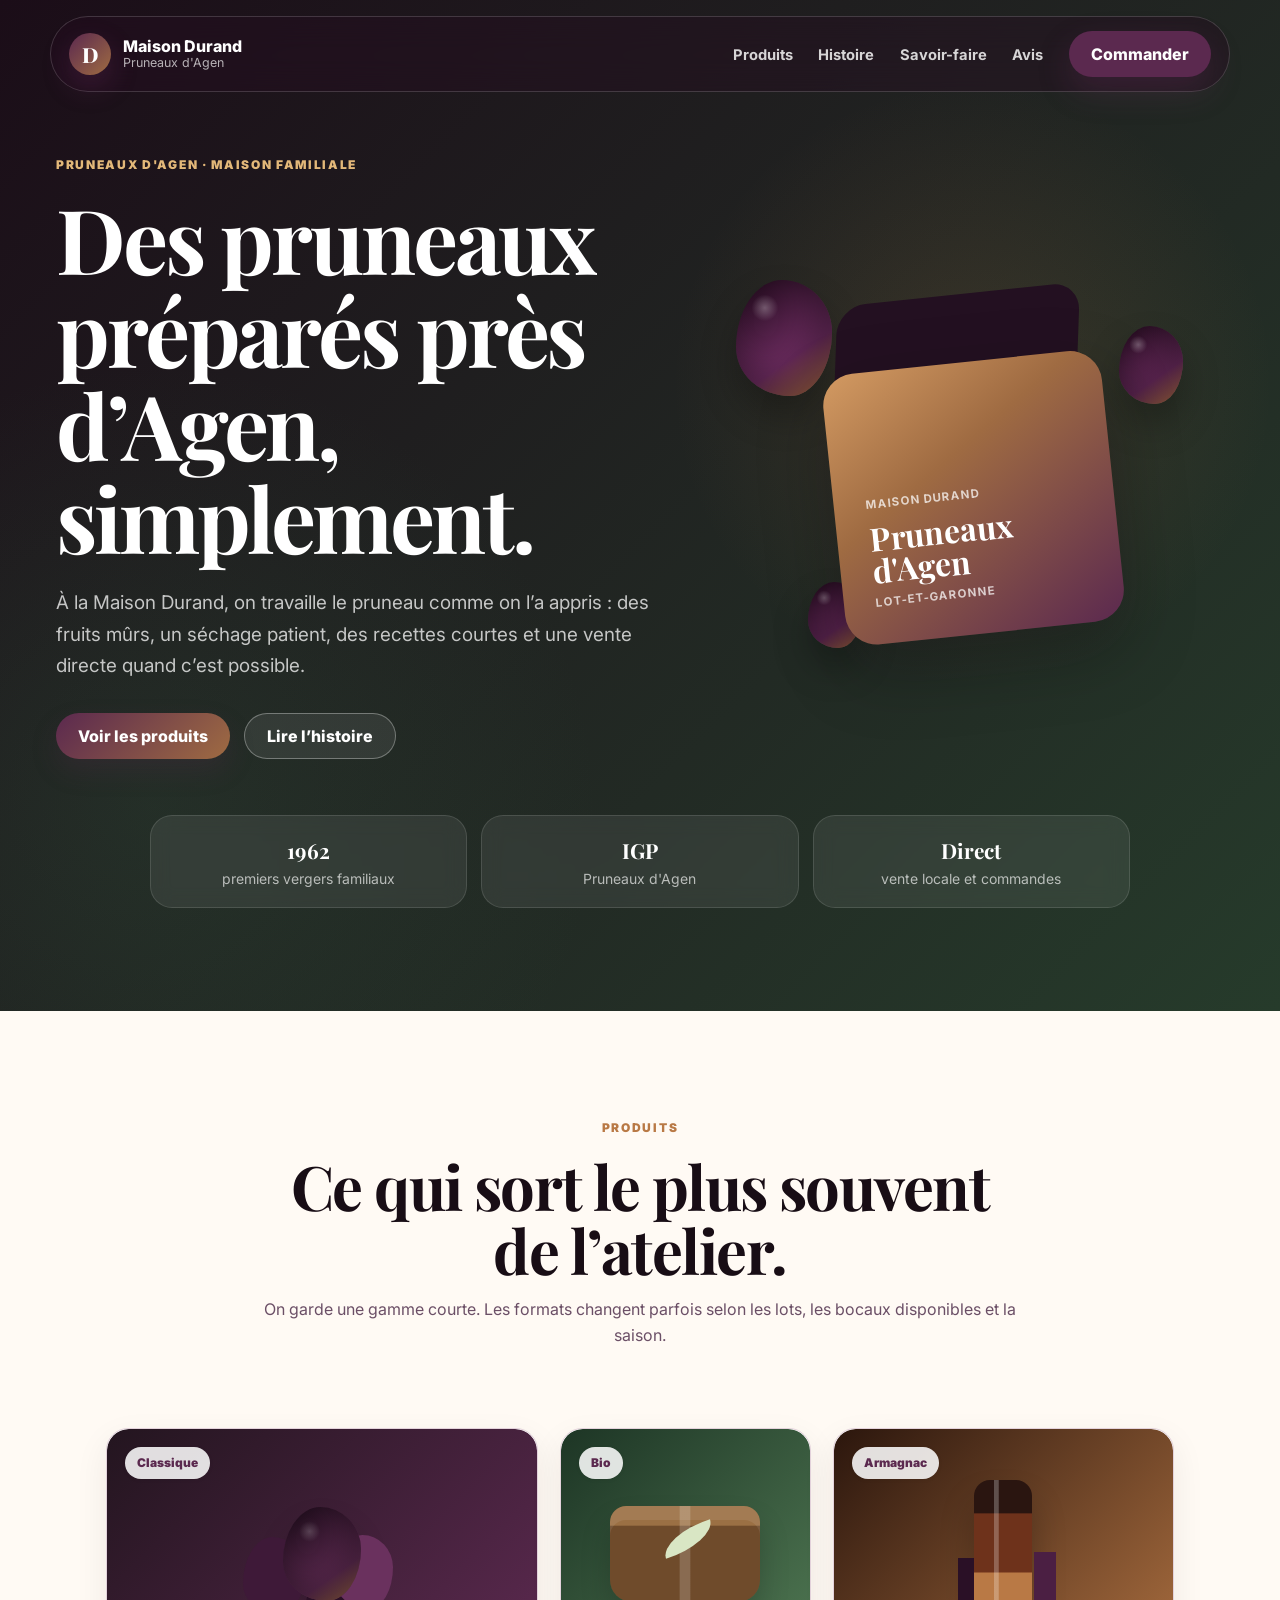
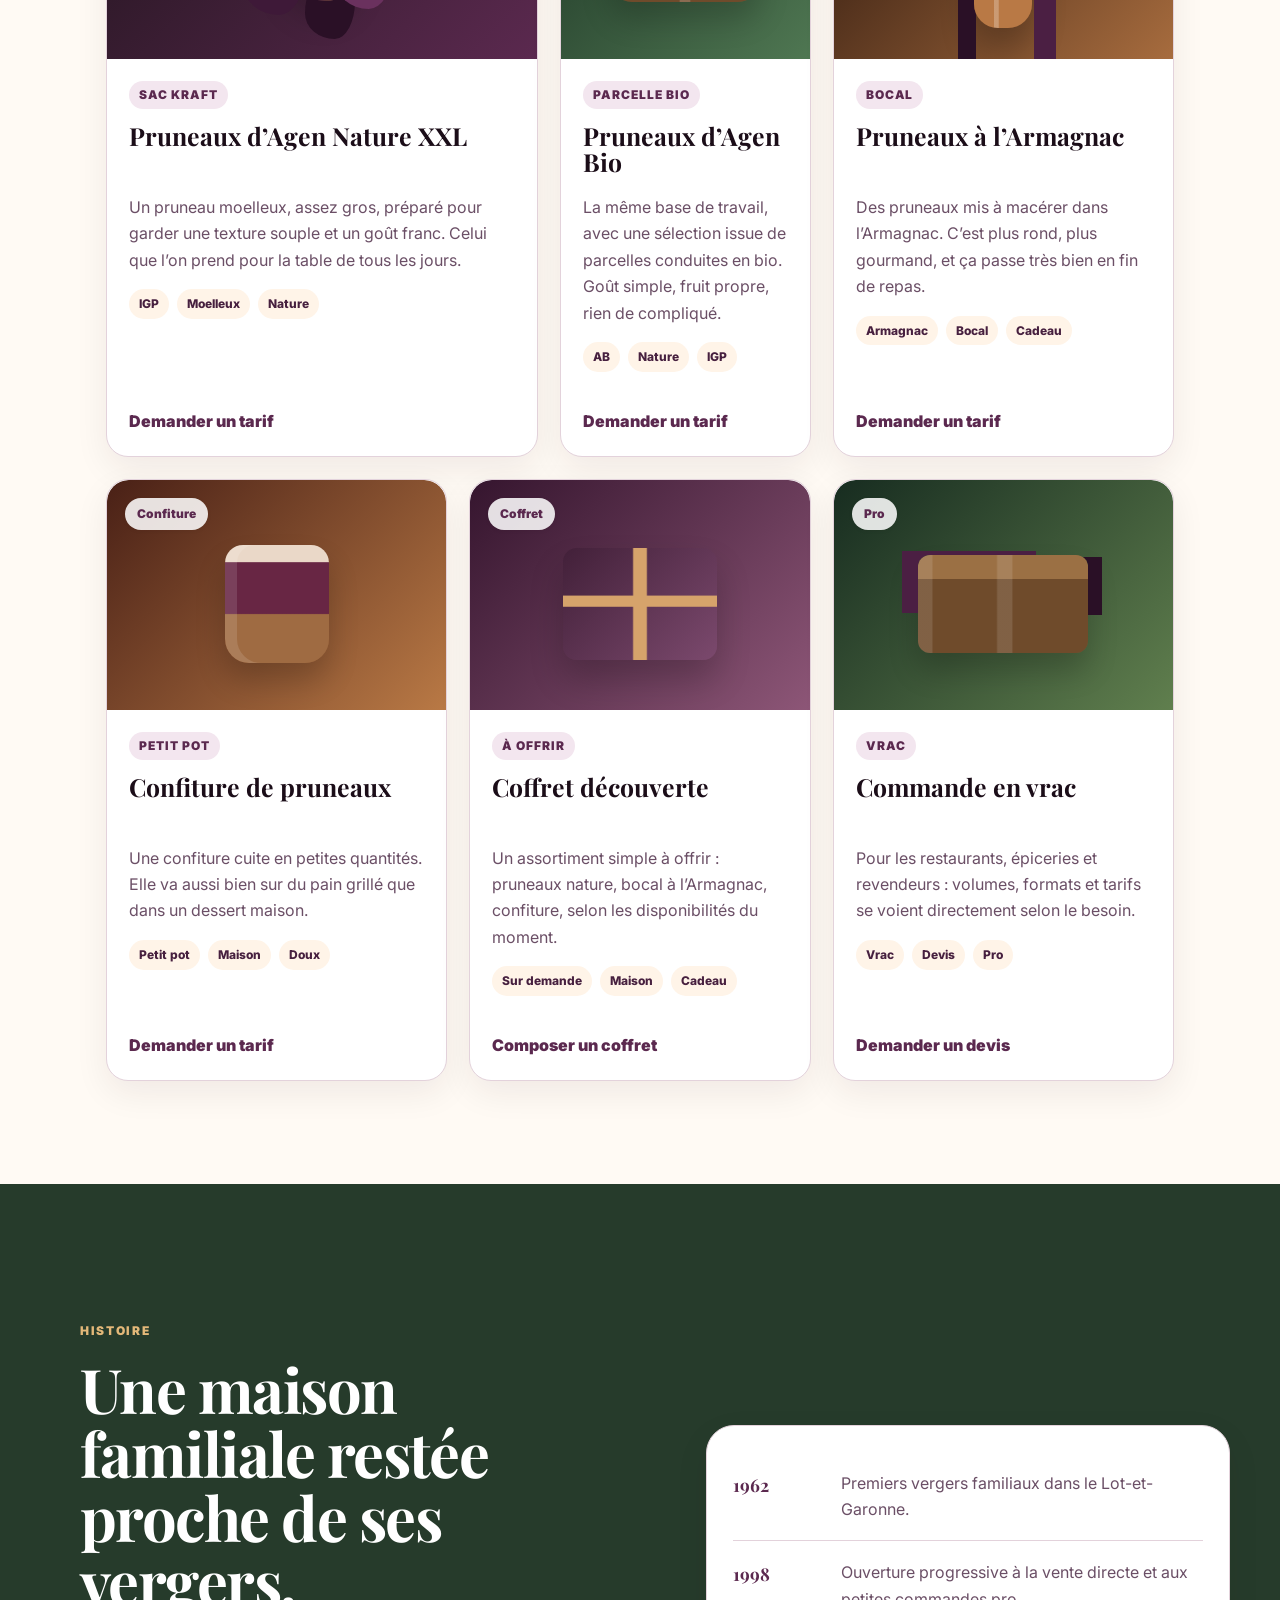
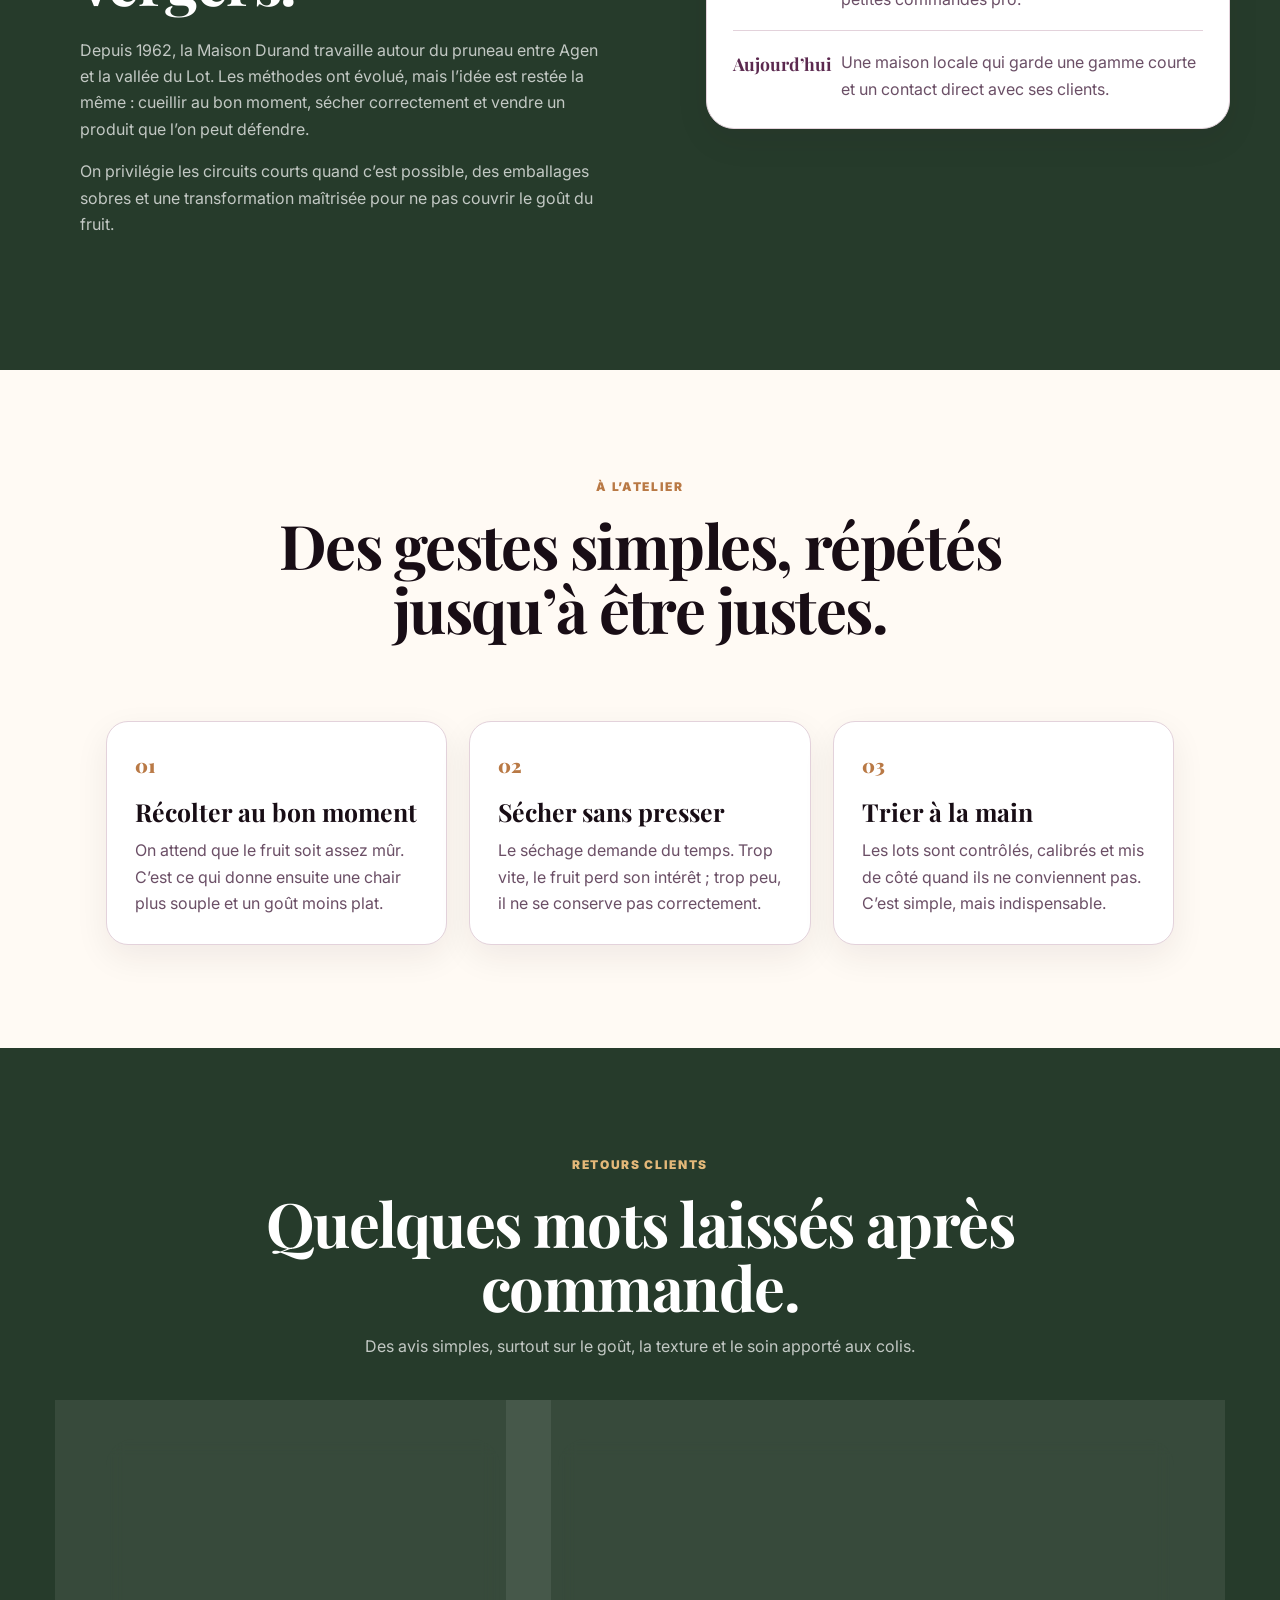
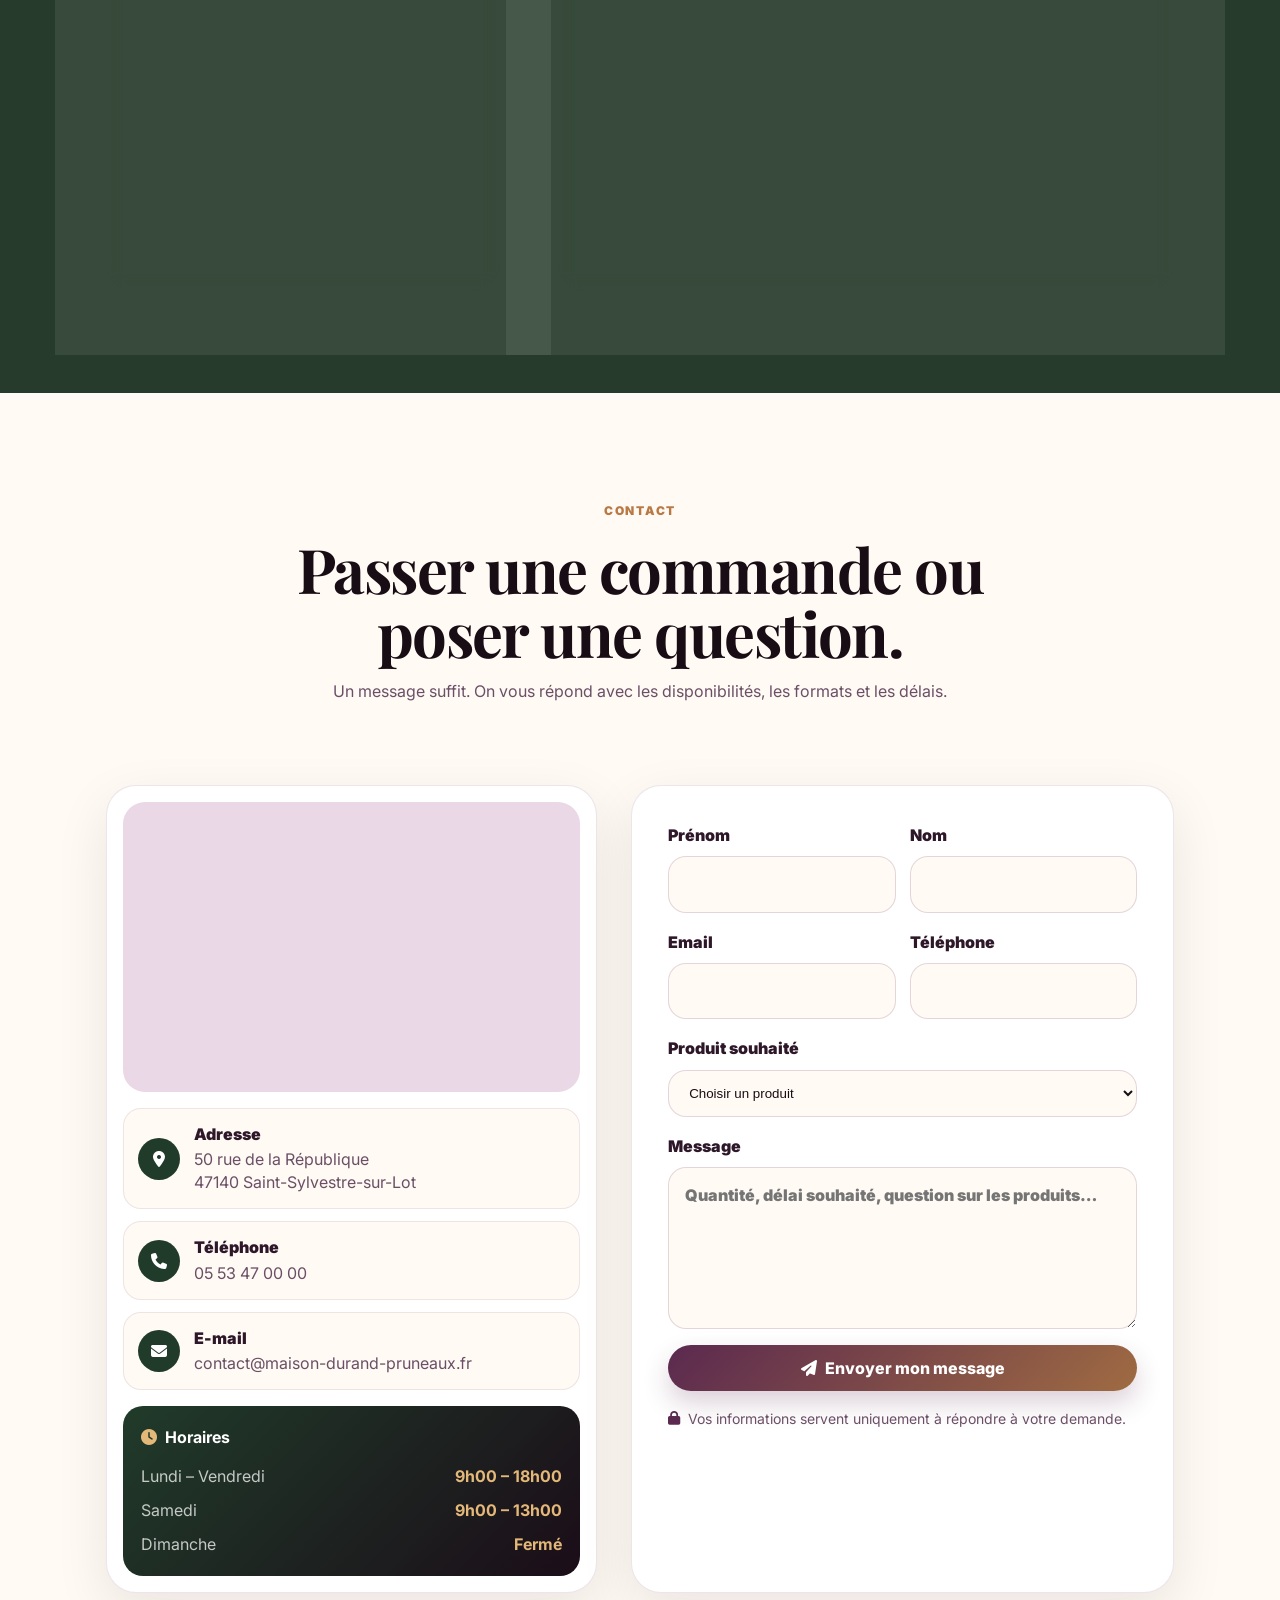
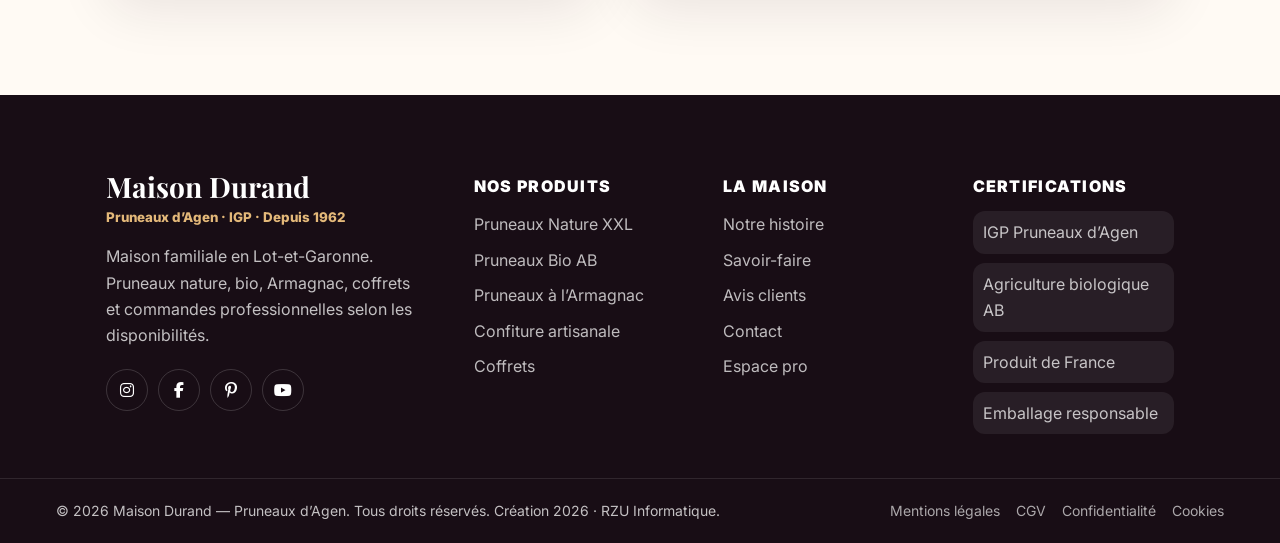
==== commit c9e66c70: "Move pruneaux assets into assets directory" ====
--- a/index.html
+++ b/index.html
@@ -20,67 +20,21 @@
   <link rel="stylesheet" href="https://cdnjs.cloudflare.com/ajax/libs/font-awesome/6.5.0/css/all.min.css">
 
   
-  <link rel="stylesheet" href="styles/style.css">
-  <link rel="stylesheet" href="styles/navbar.css">
-  <link rel="stylesheet" href="styles/hero.css">
-  <link rel="stylesheet" href="styles/products.css">
-  <link rel="stylesheet" href="styles/story.css">
-  <link rel="stylesheet" href="styles/craft.css">
-  <link rel="stylesheet" href="styles/reviews.css">
-  <link rel="stylesheet" href="styles/contact.css">
-  <link rel="stylesheet" href="styles/footer.css">
-  <link rel="stylesheet" href="styles/responsive.css">
+  <link rel="stylesheet" href="assets/styles/style.css">
+  <link rel="stylesheet" href="assets/styles/navbar.css">
+  <link rel="stylesheet" href="assets/styles/hero.css">
+  <link rel="stylesheet" href="assets/styles/products.css">
+  <link rel="stylesheet" href="assets/styles/story.css">
+  <link rel="stylesheet" href="assets/styles/craft.css">
+  <link rel="stylesheet" href="assets/styles/reviews.css">
+  <link rel="stylesheet" href="assets/styles/contact.css">
+  <link rel="stylesheet" href="assets/styles/footer.css">
+  <link rel="stylesheet" href="assets/styles/responsive.css">
 </head>
 
 <body>
-
-  
-  <header class="site-header">
-
-    <nav class="navbar" id="navbar" aria-label="Navigation principale">
-
-      <a href="#accueil" class="navbar-brand" aria-label="Maison Durand — Retour en haut">
-        <span class="brand-symbol" aria-hidden="true">D</span>
-        <span class="brand-text">
-          <strong>Maison Durand</strong>
-          <small>Pruneaux d'Agen</small>
-        </span>
-      </a>
-
-      <ul class="navbar-links" role="list">
-        <li role="listitem"><a href="#produits"     class="navbar-link">Produits</a></li>
-        <li role="listitem"><a href="#histoire"     class="navbar-link">Histoire</a></li>
-        <li role="listitem"><a href="#savoir-faire" class="navbar-link">Savoir-faire</a></li>
-        <li role="listitem"><a href="#avis"         class="navbar-link">Avis</a></li>
-        <li role="listitem"><a href="#contact"      class="navbar-cta">Commander</a></li>
-      </ul>
-
-      <button
-        class="navbar-burger"
-        id="burgerBtn"
-        type="button"
-        aria-label="Ouvrir le menu"
-        aria-expanded="false"
-        aria-controls="mobileMenu"
-      >
-        <span class="burger-line"></span>
-        <span class="burger-line"></span>
-        <span class="burger-line"></span>
-      </button>
-
-    </nav>
-
-    <div class="navbar-mobile" id="mobileMenu" role="dialog" aria-modal="true" aria-label="Menu mobile">
-      <a href="#produits"     class="navbar-link">Produits</a>
-      <a href="#histoire"     class="navbar-link">Histoire</a>
-      <a href="#savoir-faire" class="navbar-link">Savoir-faire</a>
-      <a href="#avis"         class="navbar-link">Avis</a>
-      <a href="#contact"      class="navbar-cta">Commander</a>
-    </div>
-
-  </header>
-
-  <main>
+  <div data-include="partials/_navbar.html"></div>
+<main>
 
     
     <section class="hero-section" id="accueil" aria-labelledby="hero-title">
@@ -138,7 +92,7 @@
           <p class="section-desc">On garde une gamme courte. Les formats changent parfois selon les lots, les bocaux disponibles et la saison.</p>
         </div>
 
-        <div class="products-grid">
+        <div class="products-grid" id="productsGrid">
 
           <article class="product-card reveal">
             <div class="product-image product-nature"><span class="product-badge">Classique</span><span class="product-emoji" aria-hidden="true"></span></div>
@@ -206,6 +160,12 @@
             </div>
           </article>
 
+        </div>
+        <div class="products-more-wrap">
+          <button class="products-more" id="productsMore" type="button" aria-expanded="false" aria-controls="productsGrid" hidden>
+            <span>Voir plus de produits</span>
+            <i class="fa-solid fa-chevron-down" aria-hidden="true"></i>
+          </button>
         </div>
       </div>
     </section>
@@ -354,65 +314,12 @@
     </section>
 
   </main>
-
-  
-  <footer class="site-footer" aria-label="Pied de page">
-    <div class="container footer-grid">
-      <div class="footer-brand">
-        <div class="footer-logo"><div><strong>Maison Durand</strong><small>Pruneaux d’Agen · IGP · Depuis 1962</small></div></div>
-        <p>Maison familiale en Lot-et-Garonne. Pruneaux nature, bio, Armagnac, coffrets et commandes professionnelles selon les disponibilités.</p>
-        <div class="footer-socials" aria-label="Réseaux sociaux">
-          <a href="#" aria-label="Instagram"><i class="fa-brands fa-instagram"></i></a>
-          <a href="#" aria-label="Facebook"><i class="fa-brands fa-facebook-f"></i></a>
-          <a href="#" aria-label="Pinterest"><i class="fa-brands fa-pinterest-p"></i></a>
-          <a href="#" aria-label="YouTube"><i class="fa-brands fa-youtube"></i></a>
-        </div>
-      </div>
-      <nav class="footer-col footer-dropdown" aria-label="Nos produits">
-        <input class="footer-toggle" type="checkbox" id="footer-products">
-        <label class="footer-heading" for="footer-products">Nos produits <span aria-hidden="true"></span></label>
-        <div class="footer-dropdown-content">
-          <a href="#produits">Pruneaux Nature XXL</a>
-          <a href="#produits">Pruneaux Bio AB</a>
-          <a href="#produits">Pruneaux à l’Armagnac</a>
-          <a href="#produits">Confiture artisanale</a>
-          <a href="#produits">Coffrets</a>
-        </div>
-      </nav>
-
-      <nav class="footer-col footer-dropdown" aria-label="Navigation secondaire">
-        <input class="footer-toggle" type="checkbox" id="footer-house">
-        <label class="footer-heading" for="footer-house">La maison <span aria-hidden="true"></span></label>
-        <div class="footer-dropdown-content">
-          <a href="#histoire">Notre histoire</a>
-          <a href="#savoir-faire">Savoir-faire</a>
-          <a href="#avis">Avis clients</a>
-          <a href="#contact">Contact</a>
-          <a href="#contact">Espace pro</a>
-        </div>
-      </nav>
-
-      <div class="footer-col footer-labels footer-dropdown">
-        <input class="footer-toggle" type="checkbox" id="footer-certifications">
-        <label class="footer-heading" for="footer-certifications">Certifications <span aria-hidden="true"></span></label>
-        <div class="footer-dropdown-content">
-          <span>IGP Pruneaux d’Agen</span>
-          <span>Agriculture biologique AB</span>
-          <span>Produit de France</span>
-          <span>Emballage responsable</span>
-        </div>
-      </div>
-    </div>
-    <div class="footer-bottom">
-      <p class="footer-copy">© 2026 Maison Durand — Pruneaux d’Agen. Tous droits réservés. Création 2026 · RZU Informatique.</p>
-      <nav class="footer-legal" aria-label="Liens légaux"><a href="#">Mentions légales</a><a href="#">CGV</a><a href="#">Confidentialité</a><a href="#">Cookies</a></nav>
-    </div>
-  </footer>
-
-  
-  <script src="scripts/navbar.js"></script>
-  <script src="scripts/scroll.js"></script>
-  <script src="scripts/reviews.js"></script>
+  <div data-include="partials/_footer.html"></div>
+  <script src="assets/scripts/includes.js"></script>
+  <script src="assets/scripts/navbar.js"></script>
+  <script src="assets/scripts/scroll.js"></script>
+  <script src="assets/scripts/reviews.js"></script>
+  <script src="assets/scripts/products.js"></script>
 
 </body>
 </html>
--- a/assets/styles/style.css
+++ b/assets/styles/style.css
@@ -0,0 +1,246 @@
+
+
+:root {
+  
+  --c-primary:        #5b294f;
+  --c-primary-dark:   #47203f;
+  --c-primary-deeper: #2d1729;
+  --c-primary-light:  #734064;
+  --c-accent:         #b97945;
+
+  
+  --c-dark:       #180d15;
+  --c-dark-soft:  #2c1d29;
+  --c-dark-green: #263b2b;
+  --c-white:      #ffffff;
+  --c-off-white:  #fffaf4;
+  --c-border:     #e3d2db;
+
+  
+  --c-text:       #1b0d18;
+  --c-text-muted: #6b4f66;
+  --c-text-light: #9e7d99;
+
+  
+  --g-hero:    linear-gradient(135deg, #1b0d18 0%, #263b2b 100%);
+  --g-primary: linear-gradient(135deg, #5b294f 0%, #9f6b42 100%);
+  --g-card:    linear-gradient(145deg, #ffffff 0%, #f7efe8 100%);
+
+  
+  --f-primary:   'Playfair Display', Georgia, serif;
+  --f-secondary: 'Inter', Arial, sans-serif;
+
+  --fs-xs:   0.75rem;
+  --fs-sm:   0.875rem;
+  --fs-base: 1rem;
+  --fs-lg:   1.125rem;
+  --fs-xl:   1.25rem;
+  --fs-2xl:  1.5rem;
+  --fs-3xl:  1.875rem;
+  --fs-4xl:  2.25rem;
+  --fs-hero: clamp(2.8rem, 7vw, 6.8rem);
+
+  
+  --sp-xs:  0.5rem;
+  --sp-sm:  1rem;
+  --sp-md:  1.5rem;
+  --sp-lg:  2rem;
+  --sp-xl:  3rem;
+  --sp-2xl: 5rem;
+  --sp-3xl: 8rem;
+
+  
+  --r-sm:   0.375rem;
+  --r-md:   0.75rem;
+  --r-lg:   1.25rem;
+  --r-xl:   2rem;
+  --r-full: 9999px;
+
+  
+  --sh-sm:     0 1px 4px rgba(27, 13, 24, 0.06);
+  --sh-md:     0 4px 16px rgba(111, 45, 98, 0.10);
+  --sh-lg:     0 8px 28px rgba(38, 15, 32, 0.14);
+  --sh-card:   0 12px 34px rgba(38, 15, 32, 0.07);
+  --sh-accent: 0 12px 26px rgba(91, 41, 79, 0.22);
+
+  
+  --t-fast: 0.15s ease;
+  --t-base: 0.25s ease;
+  --t-slow: 1.2s cubic-bezier(0.22, 0.8, 0.24, 1);
+
+  
+  --z-nav: 50;
+
+  
+  --container:  1180px;
+  --section-py: clamp(72px, 8vw, 120px);
+}
+
+
+*, *::before, *::after {
+  box-sizing: border-box;
+  margin: 0;
+  padding: 0;
+}
+
+html {
+  scroll-behavior: smooth;
+  -webkit-font-smoothing: antialiased;
+  -moz-osx-font-smoothing: grayscale;
+}
+
+body {
+  font-family: var(--f-secondary);
+  font-size: var(--fs-base);
+  color: var(--c-text);
+  background: var(--c-off-white);
+  line-height: 1.65;
+  overflow-x: hidden;
+}
+
+img {
+  display: block;
+  max-width: 100%;
+  height: auto;
+}
+
+a {
+  color: inherit;
+  text-decoration: none;
+}
+
+ul {
+  list-style: none;
+}
+
+button {
+  cursor: pointer;
+  border: none;
+  background: none;
+  font-family: inherit;
+  font-size: inherit;
+}
+
+input,
+textarea {
+  font: inherit;
+}
+
+
+.container {
+  width: 100%;
+  max-width: var(--container);
+  margin-inline: auto;
+  padding-inline: clamp(18px, 5vw, 56px);
+}
+
+section {
+  padding-block: var(--section-py);
+}
+
+.section-header {
+  max-width: 760px;
+  margin: 0 auto var(--sp-2xl);
+  text-align: center;
+}
+
+.section-kicker {
+  display: inline-block;
+  margin-bottom: 16px;
+  color: #e3b879;
+  font-weight: 900;
+  font-size: var(--fs-xs);
+  letter-spacing: 0.14em;
+  text-transform: uppercase;
+}
+
+.section-header .section-kicker {
+  color: var(--c-accent);
+}
+
+h1, h2, h3 {
+  font-family: var(--f-primary);
+  line-height: 1.04;
+}
+
+h1 {
+  font-size: var(--fs-hero);
+  letter-spacing: -0.035em;
+}
+
+h2 {
+  font-size: clamp(2.1rem, 4.8vw, 4.2rem);
+  letter-spacing: -0.025em;
+}
+
+h3 {
+  font-size: 1.55rem;
+}
+
+.section-header h2 {
+  color: var(--c-dark);
+}
+
+
+.btn-primary {
+  display: inline-flex;
+  align-items: center;
+  justify-content: center;
+  gap: var(--sp-xs);
+  min-height: 46px;
+  padding: 0 22px;
+  background: var(--g-primary);
+  color: var(--c-white);
+  font-family: var(--f-secondary);
+  font-size: var(--fs-base);
+  font-weight: 800;
+  border-radius: var(--r-full);
+  box-shadow: var(--sh-accent);
+  transition: transform var(--t-slow), box-shadow var(--t-slow);
+  white-space: nowrap;
+}
+
+.btn-primary:hover {
+  transform: translateY(-6px);
+  background: var(--c-primary-light);
+  color: var(--c-white);
+  box-shadow: 0 18px 38px rgba(91, 41, 79, 0.26);
+}
+
+.btn-secondary {
+  display: inline-flex;
+  align-items: center;
+  justify-content: center;
+  gap: var(--sp-xs);
+  min-height: 46px;
+  padding: 0 22px;
+  background: rgba(255, 255, 255, 0.08);
+  color: var(--c-white);
+  font-family: var(--f-secondary);
+  font-size: var(--fs-base);
+  font-weight: 800;
+  border-radius: var(--r-full);
+  border: 1px solid rgba(255, 255, 255, 0.32);
+  transition: transform var(--t-slow), background var(--t-slow), border-color var(--t-slow);
+  white-space: nowrap;
+}
+
+.btn-secondary:hover {
+  transform: translateY(-6px);
+  background: rgba(255, 255, 255, 0.18);
+  border-color: rgba(255, 255, 255, 0.58);
+}
+
+
+.reveal {
+  opacity: 0;
+  transform: translateY(28px);
+  transition: opacity 0.65s ease, transform 0.65s ease;
+}
+
+.reveal.visible {
+  opacity: 1;
+  transform: translateY(0);
+}
+
+/* rzu-informatique */
--- a/assets/styles/navbar.css
+++ b/assets/styles/navbar.css
@@ -0,0 +1,223 @@
+
+
+.site-header {
+  position: fixed;
+  inset: 0 0 auto;
+  z-index: var(--z-nav);
+}
+
+.navbar {
+  width: min(var(--container), calc(100% - 32px));
+  height: 76px;
+  margin: 16px auto 0;
+  padding: 0 18px;
+  display: flex;
+  align-items: center;
+  gap: 24px;
+  color: var(--c-white);
+  border: 1px solid rgba(255, 255, 255, 0.16);
+  border-radius: var(--r-full);
+  background: rgba(38, 15, 32, 0.44);
+  backdrop-filter: blur(16px);
+  -webkit-backdrop-filter: blur(16px);
+  transition:
+    background var(--t-slow),
+    box-shadow  var(--t-slow),
+    color       var(--t-slow),
+    border-color var(--t-slow);
+}
+
+
+.navbar-brand {
+  margin-right: auto;
+  display: flex;
+  align-items: center;
+  gap: 12px;
+  flex-shrink: 0;
+}
+
+.brand-symbol {
+  width: 42px;
+  height: 42px;
+  display: grid;
+  place-items: center;
+  border-radius: var(--r-full);
+  color: var(--c-white);
+  font-family: var(--f-primary);
+  font-weight: 800;
+  font-size: 1.3rem;
+  background: var(--g-primary);
+  box-shadow: 0 12px 28px rgba(111, 45, 98, 0.32);
+  transition: transform var(--t-slow), box-shadow var(--t-slow);
+  flex-shrink: 0;
+}
+
+.navbar-brand:hover .brand-symbol {
+  transform: translateY(-4px) rotate(-8deg);
+  box-shadow: 0 20px 42px rgba(111, 45, 98, 0.42);
+}
+
+.brand-text strong,
+.brand-text small {
+  display: block;
+  line-height: 1.12;
+}
+
+.brand-text strong {
+  font-weight: 800;
+}
+
+.brand-text small {
+  opacity: 0.68;
+  font-size: 0.78rem;
+}
+
+
+.navbar-links {
+  display: flex;
+  align-items: center;
+  gap: clamp(14px, 2vw, 30px);
+}
+
+.navbar-link {
+  position: relative;
+  font-weight: 700;
+  font-size: 0.92rem;
+  opacity: 0.82;
+  transition: opacity var(--t-slow), color var(--t-slow);
+}
+
+.navbar-link::after {
+  content: '';
+  position: absolute;
+  left: 50%;
+  bottom: -8px;
+  width: 100%;
+  height: 2px;
+  border-radius: var(--r-full);
+  background: var(--c-accent);
+  opacity: 0;
+  transform: translateX(-50%) scaleX(0);
+  transform-origin: center;
+  transition: transform var(--t-slow), opacity var(--t-slow);
+}
+
+.navbar-link:hover {
+  opacity: 1;
+}
+
+.navbar-link:hover::after {
+  opacity: 1;
+  transform: translateX(-50%) scaleX(1);
+}
+
+
+.navbar-cta {
+  min-height: 46px;
+  display: inline-flex;
+  align-items: center;
+  padding: 0 22px;
+  border-radius: var(--r-full);
+  font-weight: 800;
+  color: var(--c-white);
+  background: var(--c-primary);
+  box-shadow: 0 14px 32px rgba(111, 45, 98, 0.28);
+  transition: transform var(--t-slow), box-shadow var(--t-slow), background var(--t-slow);
+  white-space: nowrap;
+}
+
+.navbar-cta:hover {
+  transform: translateY(-6px);
+  color: var(--c-white);
+  background: var(--c-primary-light);
+  box-shadow: 0 26px 58px rgba(111, 45, 98, 0.38);
+}
+
+
+.navbar-burger {
+  display: none;
+  width: 44px;
+  height: 44px;
+  flex-direction: column;
+  align-items: center;
+  justify-content: center;
+  gap: 5px;
+  border-radius: var(--r-md);
+  background: var(--c-white);
+  transition: background var(--t-base), transform var(--t-base);
+}
+
+.navbar-burger:hover {
+  background: rgba(255, 255, 255, 0.88);
+  transform: scale(1.06);
+}
+
+.burger-line {
+  display: block;
+  width: 22px;
+  height: 2px;
+  background: var(--c-primary);
+  border-radius: var(--r-full);
+  transform-origin: center;
+  transition: transform var(--t-slow), opacity var(--t-slow);
+}
+
+.navbar-burger.open .burger-line:nth-child(1) {
+  transform: translateY(7px) rotate(45deg);
+}
+
+.navbar-burger.open .burger-line:nth-child(2) {
+  opacity: 0;
+}
+
+.navbar-burger.open .burger-line:nth-child(3) {
+  transform: translateY(-7px) rotate(-45deg);
+}
+
+
+.navbar-mobile {
+  position: fixed;
+  left: 16px;
+  right: 16px;
+  top: 104px;
+  display: grid;
+  justify-items: center;
+  gap: 8px;
+  padding: 18px;
+  color: var(--c-dark);
+  border: 1px solid rgba(111, 45, 98, 0.14);
+  border-radius: 28px;
+  background: rgba(255, 250, 244, 0.97);
+  box-shadow: 0 18px 48px rgba(38, 15, 32, 0.12);
+  opacity: 0;
+  pointer-events: none;
+  transform: translateY(-12px);
+  transition: opacity var(--t-slow), transform var(--t-slow);
+  z-index: calc(var(--z-nav) - 1);
+}
+
+.navbar-mobile.open {
+  opacity: 1;
+  pointer-events: auto;
+  transform: translateY(0);
+}
+
+.navbar-mobile .navbar-link {
+  width: 100%;
+  padding: 12px;
+  text-align: center;
+  opacity: 1;
+  color: var(--c-dark);
+}
+
+.navbar-mobile .navbar-link::after {
+  display: none;
+}
+
+.navbar-mobile .navbar-cta {
+  width: min(260px, 100%);
+  justify-content: center;
+  text-align: center;
+}
+
+/* rzu-informatique */
--- a/assets/styles/hero.css
+++ b/assets/styles/hero.css
@@ -0,0 +1,195 @@
+
+
+.hero-section {
+  min-height: 94svh;
+  padding-top: 150px;
+  padding-inline: clamp(18px, 5vw, 56px);
+  color: var(--c-white);
+  background:
+    radial-gradient(circle at 76% 38%, rgba(185, 121, 69, 0.16), transparent 26%),
+    radial-gradient(circle at 12% 80%, rgba(55, 105, 70, 0.20), transparent 32%),
+    var(--g-hero);
+  overflow: hidden;
+}
+
+
+.hero-layout {
+  width: min(var(--container), 100%);
+  margin: 0 auto;
+  display: grid;
+  grid-template-columns: minmax(0, 1.08fr) minmax(360px, 0.92fr);
+  gap: clamp(34px, 5vw, 72px);
+  align-items: center;
+}
+
+
+.hero-copy {
+  position: relative;
+  z-index: 2;
+}
+
+.hero-copy .section-kicker {
+  margin-bottom: 16px;
+}
+
+.hero-copy h1 {
+  max-width: 780px;
+}
+
+.hero-description {
+  max-width: 620px;
+  margin-top: 24px;
+  color: rgba(255, 255, 255, 0.74);
+  font-size: clamp(1rem, 1.6vw, 1.18rem);
+}
+
+.hero-actions {
+  display: flex;
+  flex-wrap: wrap;
+  gap: 14px;
+  margin-top: 32px;
+}
+
+
+.hero-visual {
+  position: relative;
+  min-height: clamp(380px, 38vw, 460px);
+  isolation: isolate;
+}
+
+
+.prune-card {
+  position: absolute;
+  left: 50%;
+  top: 52%;
+  width: clamp(230px, 24vw, 280px);
+  height: clamp(292px, 30vw, 340px);
+  transform: translate(-50%, -50%) rotate(-6deg);
+  transition: transform var(--t-slow), filter var(--t-slow);
+  z-index: 2;
+}
+
+.hero-visual:hover .prune-card {
+  transform: translate(-50%, -54%) rotate(0deg);
+  filter: saturate(1.08);
+}
+
+.prune-card-top {
+  position: absolute;
+  left: 18px;
+  right: 18px;
+  top: 0;
+  height: 92px;
+  border-radius: 28px 28px 16px 16px;
+  background: #231021;
+  transform: skewX(-8deg);
+}
+
+.prune-card-body {
+  position: absolute;
+  inset: 68px 0 0;
+  padding: clamp(24px, 2.6vw, 32px);
+  display: flex;
+  flex-direction: column;
+  justify-content: flex-end;
+  border-radius: 32px;
+  color: var(--c-white);
+  background: linear-gradient(145deg, #d39a62 0%, #9f6b42 38%, #5b294f 100%);
+  box-shadow: 0 26px 70px rgba(10, 4, 9, 0.28);
+}
+
+.prune-card-body span,
+.prune-card-body em {
+  font-style: normal;
+  opacity: 0.72;
+  font-weight: 700;
+  letter-spacing: 0.08em;
+  text-transform: uppercase;
+  font-size: 0.72rem;
+}
+
+.prune-card-body strong {
+  max-width: 190px;
+  margin: 8px 0;
+  font-family: var(--f-primary);
+  font-size: clamp(1.75rem, 2.5vw, 2.2rem);
+  line-height: 0.98;
+}
+
+
+.prune,
+.prune-shape {
+  position: absolute;
+  display: block;
+  border-radius: 48% 52% 44% 56% / 58% 45% 55% 42%;
+  background:
+    radial-gradient(circle at 30% 24%, rgba(255, 255, 255, 0.28), transparent 12%),
+    linear-gradient(145deg, #180714, #6f2d62 64%, #c9824a);
+  box-shadow:
+    inset -18px -22px 30px rgba(0, 0, 0, 0.34),
+    0 20px 36px rgba(0, 0, 0, 0.26);
+}
+
+.prune-one {
+  width: clamp(70px, 8vw, 96px);
+  height: clamp(86px, 9.6vw, 116px);
+  left: max(0px, 4%);
+  top: 12%;
+  animation: float-prune 7s ease-in-out infinite;
+}
+
+.prune-two {
+  width: clamp(48px, 5.4vw, 64px);
+  height: clamp(60px, 6.4vw, 78px);
+  right: max(0px, 8%);
+  top: 22%;
+  animation: float-prune 8s ease-in-out infinite 0.8s;
+}
+
+.prune-three {
+  width: clamp(42px, 4.6vw, 54px);
+  height: clamp(52px, 5.6vw, 66px);
+  left: 18%;
+  bottom: 8%;
+  animation: float-prune 6.5s ease-in-out infinite 0.4s;
+}
+
+@keyframes float-prune {
+  0%, 100% { transform: translateY(0) rotate(-8deg); }
+  50%       { transform: translateY(-18px) rotate(5deg); }
+}
+
+
+.proof-row {
+  width: min(980px, 100%);
+  margin: 56px auto 0;
+  display: grid;
+  grid-template-columns: repeat(3, 1fr);
+  gap: 14px;
+}
+
+.proof-row article {
+  padding: 17px;
+  text-align: center;
+  border-radius: 22px;
+  background: rgba(255, 255, 255, 0.075);
+  border: 1px solid rgba(255, 255, 255, 0.12);
+  backdrop-filter: blur(10px);
+}
+
+.proof-row strong,
+.proof-row span {
+  display: block;
+}
+
+.proof-row strong {
+  font-size: 1.3rem;
+  font-family: var(--f-primary);
+}
+
+.proof-row span {
+  color: rgba(255, 255, 255, 0.66);
+  font-size: var(--fs-sm);
+}
+
+/* rzu-informatique */
--- a/assets/styles/products.css
+++ b/assets/styles/products.css
@@ -0,0 +1,327 @@
+
+
+.products-section {
+  background: var(--c-off-white);
+}
+
+.products-grid {
+  width: min(var(--container), 100%);
+  margin: 0 auto;
+  display: grid;
+  grid-template-columns: repeat(12, 1fr);
+  gap: 22px;
+}
+
+
+.product-card {
+  grid-column: span 4;
+  display: flex;
+  flex-direction: column;
+  border: 1px solid var(--c-border);
+  border-radius: 22px;
+  background: var(--c-white);
+  box-shadow: var(--sh-card);
+  transition: transform var(--t-slow), box-shadow var(--t-slow), border-color var(--t-slow);
+  overflow: hidden;
+}
+
+.product-card:nth-child(1) {
+  grid-column: span 5;
+}
+
+.product-card:nth-child(2) {
+  grid-column: span 3;
+}
+
+.product-card:hover {
+  transform: translateY(-7px);
+  border-color: rgba(91, 41, 79, 0.2);
+  box-shadow: 0 20px 48px rgba(38, 15, 32, 0.12);
+}
+
+
+.product-image {
+  position: relative;
+  height: 230px;
+  overflow: hidden;
+  border-radius: 22px 22px 0 0;
+}
+
+.product-image::before {
+  content: '';
+  position: absolute;
+  inset: 0;
+  transition: transform var(--t-slow), filter var(--t-slow);
+}
+
+.product-card:hover .product-image::before {
+  transform: scale(1.025);
+  filter: saturate(1.04);
+}
+
+.product-nature::before   { background: linear-gradient(135deg, #23151f, #5b294f); }
+.product-bio::before      { background: linear-gradient(135deg, #1d3525, #4f7752); }
+.product-armagnac::before { background: linear-gradient(135deg, #2b160d, #a76c3e); }
+
+.product-image .prune-shape {
+  left: 50%;
+  top: 50%;
+  width: 96px;
+  height: 116px;
+  transform: translate(-50%, -50%);
+  transition: transform var(--t-slow);
+}
+
+.product-card:hover .prune-shape {
+  transform: translate(-50%, -56%) scale(1.07);
+}
+
+
+.product-content {
+  display: flex;
+  flex: 1;
+  flex-direction: column;
+  padding: 22px;
+}
+
+.product-label {
+  width: fit-content;
+  padding: 4px 10px;
+  margin-bottom: 14px;
+  color: var(--c-primary);
+  background: #f3e6ef;
+  border-radius: var(--r-full);
+  font-size: var(--fs-xs);
+  font-weight: 900;
+  letter-spacing: 0.08em;
+  text-transform: uppercase;
+}
+
+.product-content p:not(.product-label) {
+  margin-top: 10px;
+  color: var(--c-text-muted);
+}
+
+.product-content h3 {
+  min-height: 2.45em;
+}
+
+.product-content p:not(.product-label):not(.section-desc) {
+  min-height: 4.8em;
+}
+
+.product-link {
+  position: relative;
+  display: inline-block;
+  width: fit-content;
+  margin-top: auto;
+  padding-top: 18px;
+  color: var(--c-primary);
+  font-weight: 900;
+}
+
+.product-link::after {
+  content: '';
+  position: absolute;
+  left: 0;
+  bottom: -4px;
+  width: 100%;
+  height: 2px;
+  background: var(--c-accent);
+  transform: scaleX(0);
+  transform-origin: left;
+  transition: transform var(--t-slow);
+}
+
+.product-link:hover::after {
+  transform: scaleX(1);
+}
+
+
+
+.product-badge{position:absolute;top:18px;left:18px;z-index:2;padding:6px 12px;border-radius:var(--r-full);background:rgba(255,255,255,.86);color:var(--c-primary);font-size:var(--fs-xs);font-weight:900;box-shadow:var(--sh-sm)}
+.product-emoji{display:none}
+.product-card:hover .product-emoji{transform:translateY(-8px) scale(1.08) rotate(-4deg)}
+.product-confiture::before{background:linear-gradient(135deg,#492016,#b97945)}
+.product-coffret::before{background:linear-gradient(135deg,#35152e,#8d5677)}
+.product-pro::before{background:linear-gradient(135deg,#172c20,#607f4e)}
+.product-tags{display:flex;flex-wrap:wrap;gap:8px;margin-top:16px;margin-bottom:18px}.product-tags span{padding:5px 10px;border-radius:var(--r-full);background:#fff4e8;color:var(--c-primary-dark);font-size:var(--fs-xs);font-weight:800}
+.section-desc{margin-top:14px;color:var(--c-text-muted)}
+
+.products-more-wrap {
+  display: none;
+  justify-content: center;
+  margin-top: 28px;
+}
+
+.products-more {
+  display: inline-flex;
+  min-height: 48px;
+  align-items: center;
+  justify-content: center;
+  gap: 10px;
+  padding: 12px 20px;
+  border: 1px solid rgba(91, 41, 79, 0.2);
+  border-radius: var(--r-full);
+  color: var(--c-primary);
+  background: var(--c-white);
+  box-shadow: var(--sh-sm);
+  font-weight: 900;
+  transition: color var(--t-slow), border-color var(--t-slow), box-shadow var(--t-slow), transform var(--t-slow);
+}
+
+.products-more:hover,
+.products-more:focus-visible {
+  border-color: var(--c-primary);
+  box-shadow: 0 12px 28px rgba(38, 15, 32, 0.1);
+  transform: translateY(-2px);
+}
+
+.products-more i {
+  transition: transform var(--t-slow);
+}
+
+.products-more[aria-expanded="true"] i {
+  transform: rotate(180deg);
+}
+
+.product-image::after {
+  content: '';
+  position: absolute;
+  left: 50%;
+  top: 54%;
+  transform: translate(-50%, -50%);
+  transition: transform var(--t-slow), filter var(--t-slow);
+}
+
+.product-nature::after {
+  width: 78px;
+  height: 94px;
+  border-radius: 48% 52% 44% 56% / 58% 45% 55% 42%;
+  background:
+    radial-gradient(circle at 34% 26%, rgba(255, 255, 255, 0.18), transparent 12%),
+    linear-gradient(145deg, #160914, #5b294f 70%, #9f6b42);
+  box-shadow:
+    -48px 22px 0 -8px #3e1938,
+    42px 18px 0 -10px #6a315e,
+    8px 52px 0 -14px #2a1026,
+    inset -14px -18px 24px rgba(0, 0, 0, 0.28),
+    0 18px 30px rgba(0, 0, 0, 0.18);
+}
+
+.product-bio::after {
+  width: 150px;
+  height: 96px;
+  border-radius: 16px 16px 22px 22px;
+  background:
+    linear-gradient(90deg, transparent 46%, rgba(255, 255, 255, 0.18) 47% 53%, transparent 54%),
+    linear-gradient(180deg, #9b7044 0 20%, #6f4b2b 21% 100%);
+  box-shadow: inset 0 14px 0 rgba(255, 255, 255, 0.08), 0 18px 30px rgba(0, 0, 0, 0.18);
+}
+
+.product-bio .product-badge::after {
+  content: '';
+  position: absolute;
+  right: -92px;
+  top: 80px;
+  width: 54px;
+  height: 24px;
+  border-radius: 100% 0 100% 0;
+  background: #d9e6c4;
+  transform: rotate(-18deg);
+}
+
+.product-armagnac::after {
+  width: 58px;
+  height: 148px;
+  border-radius: 16px 16px 24px 24px;
+  background:
+    linear-gradient(90deg, transparent 0 34%, rgba(255, 255, 255, 0.25) 35% 42%, transparent 43%),
+    linear-gradient(180deg, #2a1510 0 22%, #6e321b 23% 62%, #b97945 63% 100%);
+  box-shadow: 42px 54px 0 -18px #4b1f43, -36px 58px 0 -20px #2a1026, 0 22px 34px rgba(0, 0, 0, 0.24);
+}
+
+.product-confiture::after {
+  width: 104px;
+  height: 118px;
+  border-radius: 18px 18px 24px 24px;
+  background:
+    linear-gradient(180deg, #ead8c8 0 14%, transparent 15%),
+    linear-gradient(180deg, #682644 0 58%, #9f6b42 59% 100%);
+  box-shadow: inset 12px 0 0 rgba(255, 255, 255, 0.12), 0 18px 30px rgba(0, 0, 0, 0.2);
+}
+
+.product-coffret::after {
+  width: 154px;
+  height: 112px;
+  border-radius: 14px;
+  background:
+    linear-gradient(90deg, transparent 0 45%, #d6a36b 46% 54%, transparent 55%),
+    linear-gradient(180deg, transparent 0 42%, #d6a36b 43% 52%, transparent 53%),
+    linear-gradient(135deg, #422039, #7b496d);
+  box-shadow: 0 20px 34px rgba(0, 0, 0, 0.2);
+}
+
+.product-pro::after {
+  width: 170px;
+  height: 98px;
+  border-radius: 12px;
+  background:
+    linear-gradient(90deg, rgba(255, 255, 255, 0.12) 0 8%, transparent 9% 46%, rgba(255, 255, 255, 0.12) 47% 55%, transparent 56%),
+    linear-gradient(180deg, #9b7044 0 24%, #6f4b2b 25% 100%);
+  box-shadow: -34px -22px 0 -18px #4b1f43, 34px -18px 0 -20px #2a1026, 0 18px 30px rgba(0, 0, 0, 0.2);
+}
+
+.product-card:hover .product-image::after {
+  transform: translate(-50%, -55%) rotate(-1deg);
+  filter: saturate(1.04);
+}
+
+@media (max-width: 920px) {
+  .products-grid {
+    grid-template-columns: 1fr;
+  }
+
+  .product-card,
+  .product-card:nth-child(1),
+  .product-card:nth-child(2) {
+    grid-column: auto;
+  }
+
+  .products-grid.products-collapsible .product-card:nth-child(n + 4) {
+    display: none;
+  }
+
+  .products-grid.products-collapsible.is-expanded .product-card:nth-child(n + 4) {
+    display: flex;
+    animation: product-card-open 0.5s cubic-bezier(0.2, 0.8, 0.2, 1) both;
+  }
+
+  .products-grid.products-collapsible.is-collapsing .product-card:nth-child(n + 4) {
+    display: flex;
+    animation: product-card-close 0.3s ease both;
+  }
+
+  .products-more-wrap {
+    display: flex;
+  }
+}
+
+@keyframes product-card-open {
+  from { opacity: 0; transform: translateY(18px); }
+  to { opacity: 1; transform: translateY(0); }
+}
+
+@keyframes product-card-close {
+  from { opacity: 1; transform: translateY(0); }
+  to { opacity: 0; transform: translateY(12px); }
+}
+
+@media (prefers-reduced-motion: reduce) {
+  .products-grid.products-collapsible.is-expanded .product-card:nth-child(n + 4),
+  .products-grid.products-collapsible.is-collapsing .product-card:nth-child(n + 4) {
+    animation-duration: 0.01ms;
+  }
+}
+
+/* rzu-informatique */
--- a/assets/styles/story.css
+++ b/assets/styles/story.css
@@ -0,0 +1,78 @@
+
+
+.story-section {
+  background: var(--c-dark-green);
+  color: var(--c-white);
+}
+
+.story-section .section-kicker {
+  color: #e3b879;
+}
+
+.story-section p {
+  color: rgba(255, 255, 255, 0.72);
+}
+
+
+.story-grid {
+  width: min(var(--container), calc(100% - 60px));
+  margin: 0 auto;
+  display: grid;
+  grid-template-columns: 1.05fr 0.95fr;
+  gap: clamp(36px, 6vw, 86px);
+  align-items: center;
+}
+
+.story-grid > .reveal:first-child {
+  padding: 30px;
+}
+
+.story-grid h2 {
+  margin-bottom: 24px;
+}
+
+.story-grid p + p {
+  margin-top: 16px;
+}
+
+
+.timeline {
+  padding: 26px;
+  color: var(--c-dark);
+  border: 1px solid var(--c-border);
+  border-radius: 28px;
+  background: var(--c-white);
+  box-shadow: var(--sh-card);
+  transition: transform var(--t-slow), box-shadow var(--t-slow);
+}
+
+.timeline:hover {
+  transform: translateY(-10px);
+  box-shadow: 0 28px 70px rgba(38, 15, 32, 0.16);
+}
+
+.timeline-item {
+  display: grid;
+  grid-template-columns: 90px 1fr;
+  gap: 18px;
+  padding: 18px 0;
+  border-bottom: 1px solid var(--c-border);
+}
+
+.timeline-item:last-child {
+  border-bottom: none;
+  padding-bottom: 0;
+}
+
+.timeline-year {
+  color: var(--c-primary);
+  font-family: var(--f-primary);
+  font-weight: 700;
+  font-size: 1.1rem;
+}
+
+.timeline-desc {
+  color: var(--c-text-muted);
+}
+
+/* rzu-informatique */
--- a/assets/styles/craft.css
+++ b/assets/styles/craft.css
@@ -0,0 +1,50 @@
+
+
+.craft-section {
+  background: var(--c-off-white);
+}
+
+.craft-grid {
+  width: min(var(--container), 100%);
+  margin: 0 auto;
+  display: grid;
+  grid-template-columns: repeat(3, 1fr);
+  gap: 22px;
+  align-items: stretch;
+}
+
+
+.info-card {
+  padding: 28px;
+  border: 1px solid var(--c-border);
+  border-radius: 22px;
+  background: var(--c-white);
+  box-shadow: var(--sh-card);
+  transition: transform var(--t-slow), box-shadow var(--t-slow), border-color var(--t-slow);
+}
+
+.info-card:hover {
+  transform: translateY(-6px);
+  border-color: rgba(91, 41, 79, 0.2);
+  box-shadow: 0 20px 48px rgba(38, 15, 32, 0.12);
+}
+
+.info-card-number {
+  display: inline-block;
+  margin-bottom: 18px;
+  color: var(--c-accent);
+  font-family: var(--f-primary);
+  font-weight: 900;
+  font-size: 1.2rem;
+}
+
+.info-card h3 {
+  color: var(--c-dark);
+}
+
+.info-card p {
+  margin-top: 12px;
+  color: var(--c-text-muted);
+}
+
+/* rzu-informatique */
--- a/assets/styles/reviews.css
+++ b/assets/styles/reviews.css
@@ -0,0 +1,8 @@
+
+.reviews-section{background:var(--c-dark-green);color:var(--c-white)}
+.reviews-section .section-kicker{color:#e3b879}.reviews-section h2{color:var(--c-white)}.reviews-section .section-desc{color:rgba(255,255,255,.72)}
+.reviews-layout{display:grid;grid-template-columns:.78fr 1.22fr;gap:clamp(24px,5vw,58px);align-items:stretch}.reviews-score,.reviews-carousel{border:1px solid rgba(255,255,255,.16);border-radius:28px;background:rgba(255,255,255,.08);box-shadow:var(--sh-card);backdrop-filter:blur(8px)}
+.reviews-score{padding:clamp(24px,4vw,42px);display:grid;align-content:center;text-align:center}.reviews-score strong{font-family:var(--f-primary);font-size:clamp(4rem,9vw,7rem);line-height:.9}.stars,.review-stars{color:#e3b879;letter-spacing:.12em}.reviews-score .stars{margin-top:12px}.reviews-score p{margin-top:8px;color:rgba(255,255,255,.72);font-weight:700}.score-bars{display:grid;gap:8px;margin-top:24px}.score-bars span{height:8px;border-radius:var(--r-full);background:linear-gradient(90deg,#e3b879,rgba(227,184,121,.18))}.score-bars span:nth-child(2){width:82%;margin:auto}.score-bars span:nth-child(3){width:62%;margin:auto}
+.reviews-carousel{position:relative;overflow:hidden;padding:clamp(22px,4vw,38px)}.reviews-track{position:relative;min-height:320px}.review-card{position:absolute;inset:0;display:grid;align-content:center;gap:18px;padding-bottom:18px;opacity:0;transform:translateX(28px);pointer-events:none;transition:opacity .45s ease,transform .45s ease}.review-card.is-active{opacity:1;transform:translateX(0);pointer-events:auto}.review-card blockquote{font-family:var(--f-primary);font-size:clamp(1.45rem,3vw,2.4rem);line-height:1.2;color:var(--c-white)}.review-card cite{display:block;font-style:normal;font-weight:900;color:#e3b879}.reviews-controls{display:flex;gap:12px;margin-top:8px}.review-btn{width:46px;height:46px;border-radius:var(--r-full);background:var(--c-white);color:var(--c-primary);box-shadow:var(--sh-md);transition:transform var(--t-slow),background var(--t-slow)}.review-btn:hover{transform:translateY(-4px);background:#e3b879}
+
+/* rzu-informatique */
--- a/assets/styles/contact.css
+++ b/assets/styles/contact.css
@@ -0,0 +1,213 @@
+
+
+.contact-section {
+  background: #fffaf4;
+}
+
+.contact-panel {
+  width: min(1220px, 100%);
+  margin: 0 auto;
+  display: grid;
+  grid-template-columns: minmax(320px, 0.95fr) minmax(360px, 1.05fr);
+  gap: clamp(22px, 3vw, 34px);
+  align-items: stretch;
+}
+
+.contact-side,
+.contact-form {
+  border: 1px solid rgba(111, 45, 98, 0.12);
+  border-radius: 30px;
+  background: #ffffff;
+  box-shadow: 0 18px 54px rgba(38, 15, 32, 0.09);
+}
+
+.contact-side {
+  display: grid;
+  gap: 16px;
+  padding: 16px;
+}
+
+.contact-map {
+  min-height: 290px;
+  overflow: hidden;
+  border-radius: 22px;
+  background: #ead8e6;
+}
+
+.contact-map iframe {
+  width: 100%;
+  height: 100%;
+  min-height: 290px;
+  display: block;
+  border: 0;
+  filter: saturate(0.88) contrast(1.02);
+}
+
+.contact-info-grid {
+  display: grid;
+  gap: 12px;
+}
+
+.contact-info-card {
+  display: flex;
+  gap: 14px;
+  align-items: center;
+  padding: 14px;
+  border: 1px solid rgba(111, 45, 98, 0.11);
+  border-radius: 18px;
+  color: var(--c-dark);
+  background: #fffaf4;
+  transition: transform var(--t-slow), border-color var(--t-slow), box-shadow var(--t-slow);
+}
+
+.contact-info-card:hover {
+  transform: translateY(-4px);
+  border-color: rgba(111, 45, 98, 0.28);
+  box-shadow: 0 14px 32px rgba(38, 15, 32, 0.08);
+}
+
+.contact-info-card i {
+  width: 42px;
+  height: 42px;
+  display: grid;
+  place-items: center;
+  flex: 0 0 42px;
+  border-radius: 50%;
+  color: #ffffff;
+  background: #203b2a;
+}
+
+.contact-info-card strong {
+  display: block;
+  margin-bottom: 2px;
+  color: var(--c-primary-deeper);
+  font-weight: 900;
+}
+
+.contact-info-card span {
+  color: var(--c-text-muted);
+  line-height: 1.45;
+}
+
+.contact-hours {
+  padding: 18px;
+  border-radius: 20px;
+  color: #ffffff;
+  background: linear-gradient(135deg, #203b2a, #1b0d18);
+}
+
+.contact-hours h4 {
+  display: flex;
+  gap: 8px;
+  align-items: center;
+  margin-bottom: 12px;
+  color: #ffffff;
+}
+
+.contact-hours h4 i,
+.contact-hours strong {
+  color: #e3b879;
+}
+
+.contact-hours p {
+  display: flex;
+  justify-content: space-between;
+  gap: 12px;
+  margin-top: 8px;
+  color: rgba(255, 255, 255, 0.74);
+}
+
+.contact-form {
+  display: grid;
+  align-content: start;
+  gap: 16px;
+  padding: clamp(22px, 3.2vw, 36px);
+}
+
+.form-row {
+  display: grid;
+  grid-template-columns: repeat(2, minmax(0, 1fr));
+  gap: 14px;
+}
+
+.form-label {
+  display: grid;
+  gap: 8px;
+  color: var(--c-primary-deeper);
+  font-weight: 900;
+}
+
+.form-input,
+.form-textarea {
+  width: 100%;
+  padding: 14px 16px;
+  border: 1px solid rgba(111, 45, 98, 0.18);
+  border-radius: 18px;
+  color: var(--c-dark);
+  background: #fffaf4;
+  outline: none;
+  transition: border-color var(--t-slow), box-shadow var(--t-slow), background var(--t-slow);
+}
+
+.form-textarea {
+  min-height: 150px;
+  max-height: 280px;
+  resize: vertical;
+}
+
+.form-input:hover,
+.form-textarea:hover {
+  border-color: rgba(111, 45, 98, 0.34);
+}
+
+.form-input:focus,
+.form-textarea:focus {
+  border-color: var(--c-primary);
+  background: #ffffff;
+  box-shadow: 0 0 0 4px rgba(111, 45, 98, 0.12);
+}
+
+.form-submit {
+  width: 100%;
+}
+
+.form-note {
+  display: flex;
+  gap: 8px;
+  align-items: flex-start;
+  color: var(--c-text-muted);
+  font-size: var(--fs-sm);
+}
+
+.form-note i {
+  margin-top: 4px;
+  color: var(--c-primary);
+}
+
+@media (max-width: 920px) {
+  .contact-panel {
+    grid-template-columns: 1fr;
+  }
+}
+
+@media (max-width: 620px) {
+  .contact-side,
+  .contact-form {
+    border-radius: 24px;
+  }
+
+  .contact-map,
+  .contact-map iframe {
+    min-height: 240px;
+  }
+
+  .contact-info-card {
+    align-items: flex-start;
+  }
+
+  .form-row {
+    grid-template-columns: 1fr;
+  }
+}
+
+/* rzu-informatique */
--- a/assets/styles/footer.css
+++ b/assets/styles/footer.css
@@ -0,0 +1,253 @@
+
+
+.site-footer {
+  padding: clamp(48px, 7vw, 78px) 0 0;
+  color: rgba(255, 255, 255, 0.74);
+  background: var(--c-dark);
+}
+
+.footer-grid {
+  display: grid;
+  grid-template-columns: minmax(280px, 1.35fr) repeat(3, minmax(160px, 0.85fr));
+  gap: clamp(26px, 4vw, 48px);
+  align-items: start;
+}
+
+.footer-brand p {
+  max-width: 440px;
+  margin-top: 16px;
+}
+
+.footer-logo {
+  display: flex;
+  align-items: center;
+}
+
+.footer-logo strong {
+  display: block;
+  color: var(--c-white);
+  font-family: var(--f-primary);
+  font-size: clamp(1.45rem, 2.2vw, 1.9rem);
+  line-height: 1;
+}
+
+.footer-logo small {
+  display: block;
+  margin-top: 8px;
+  color: #e3b879;
+  font-weight: 800;
+  line-height: 1.35;
+}
+
+.footer-socials {
+  display: flex;
+  gap: 10px;
+  margin-top: 20px;
+}
+
+.footer-socials a {
+  width: 42px;
+  height: 42px;
+  display: grid;
+  place-items: center;
+  border: 1px solid rgba(255, 255, 255, 0.16);
+  border-radius: 50%;
+  color: var(--c-white);
+  transition: transform var(--t-slow), background var(--t-slow);
+}
+
+.footer-socials a:hover {
+  transform: translateY(-5px);
+  background: var(--c-primary);
+}
+
+.footer-col {
+  display: grid;
+  align-content: start;
+  gap: 12px;
+}
+
+.footer-toggle {
+  position: absolute;
+  inline-size: 1px;
+  block-size: 1px;
+  overflow: hidden;
+  clip: rect(0 0 0 0);
+  white-space: nowrap;
+}
+
+.footer-heading {
+  color: var(--c-white);
+  font-size: 1rem;
+  font-weight: 900;
+  text-transform: uppercase;
+  letter-spacing: 0.08em;
+}
+
+.footer-heading span {
+  display: none;
+}
+
+.footer-dropdown-content {
+  display: grid;
+  gap: 9px;
+}
+
+.footer-col a {
+  color: rgba(255, 255, 255, 0.72);
+  transition: color var(--t-slow), transform var(--t-slow);
+}
+
+.footer-col a:hover {
+  color: #e3b879;
+  transform: translateX(4px);
+}
+
+.footer-labels .footer-dropdown-content > span {
+  display: block;
+  padding: 8px 10px;
+  border-radius: 12px;
+  background: rgba(255, 255, 255, 0.07);
+}
+
+.footer-bottom {
+  margin-top: 44px;
+  padding: 20px clamp(18px, 5vw, 56px);
+  display: flex;
+  justify-content: space-between;
+  gap: 16px;
+  flex-wrap: wrap;
+  border-top: 1px solid rgba(255, 255, 255, 0.1);
+}
+
+.footer-copy {
+  font-size: var(--fs-sm);
+}
+
+.footer-legal {
+  display: flex;
+  flex-wrap: wrap;
+  gap: 16px;
+}
+
+.footer-legal a {
+  color: rgba(255, 255, 255, 0.64);
+  font-size: var(--fs-sm);
+}
+
+.footer-legal a:hover {
+  color: #e3b879;
+}
+
+@media (max-width: 1080px) {
+  .footer-grid {
+    grid-template-columns: 1.15fr 1fr;
+  }
+
+  .footer-brand {
+    max-width: 520px;
+  }
+
+  .footer-bottom {
+    align-items: center;
+  }
+}
+
+@media (max-width: 760px) {
+  .footer-grid {
+    grid-template-columns: 1fr;
+    gap: 18px;
+    text-align: center;
+  }
+
+  .footer-brand p {
+    margin: 14px auto 0;
+    font-size: 0.94rem;
+  }
+
+  .footer-logo {
+    justify-content: center;
+  }
+
+  .footer-logo strong {
+    font-size: 1.35rem;
+  }
+
+  .footer-logo small {
+    max-width: 210px;
+    font-size: 0.78rem;
+    line-height: 1.25;
+  }
+
+  .footer-socials {
+    justify-content: center;
+  }
+
+  .footer-dropdown {
+    padding: 0;
+    border-top: 1px solid rgba(255, 255, 255, 0.1);
+  }
+
+  .footer-heading {
+    min-height: 52px;
+    display: flex;
+    align-items: center;
+    justify-content: space-between;
+    cursor: pointer;
+    text-align: left;
+  }
+
+  .footer-heading span {
+    width: 10px;
+    height: 10px;
+    display: block;
+    border-right: 2px solid #e3b879;
+    border-bottom: 2px solid #e3b879;
+    transform: rotate(45deg);
+    transition: transform var(--t-slow);
+  }
+
+  .footer-dropdown-content {
+    max-height: 0;
+    overflow: hidden;
+    gap: 8px;
+    opacity: 0;
+    text-align: left;
+    transition: max-height var(--t-slow), opacity var(--t-slow), padding var(--t-slow);
+  }
+
+  .footer-toggle:checked + .footer-heading span {
+    transform: rotate(225deg);
+  }
+
+  .footer-toggle:checked + .footer-heading + .footer-dropdown-content {
+    max-height: 260px;
+    padding-bottom: 12px;
+    opacity: 1;
+  }
+
+  .footer-labels .footer-dropdown-content > span {
+    padding: 7px 10px;
+  }
+
+  .footer-bottom {
+    margin-top: 24px;
+  }
+}
+
+@media (max-width: 620px) {
+  .footer-logo strong {
+    font-size: 1.2rem;
+  }
+
+  .footer-logo small {
+    margin-inline: auto;
+  }
+
+  .footer-copy {
+    max-width: 320px;
+    margin-inline: auto;
+  }
+}
+
+/* rzu-informatique */
--- a/assets/styles/responsive.css
+++ b/assets/styles/responsive.css
@@ -0,0 +1,152 @@
+
+
+
+@media (max-width: 1040px) {
+
+  .hero-layout {
+    grid-template-columns: 1fr;
+    gap: 26px;
+  }
+
+  .hero-copy {
+    max-width: 760px;
+  }
+
+  .hero-visual {
+    width: min(520px, 100%);
+    min-height: 380px;
+    margin-inline: auto;
+  }
+}
+
+
+@media (max-width: 920px) {
+
+  
+  .navbar-burger {
+    display: flex;
+  }
+
+  .navbar-links {
+    display: none;
+  }
+
+  .hero-visual {
+    min-height: 340px;
+  }
+
+  .proof-row {
+    grid-template-columns: 1fr;
+  }
+
+  
+  .products-grid {
+    grid-template-columns: 1fr;
+  }
+
+  
+  .story-grid {
+    grid-template-columns: 1fr;
+  }
+
+  
+  .craft-grid {
+    grid-template-columns: 1fr;
+  }
+
+  
+  .reviews-grid {
+    grid-template-columns: 1fr;
+  }
+
+  
+  .contact-panel {
+    grid-template-columns: 1fr;
+  }
+}
+
+
+@media (max-width: 620px) {
+
+  
+  .navbar {
+    width: calc(100% - 20px);
+    margin-top: 10px;
+    height: 68px;
+  }
+
+  .brand-text small {
+    display: none;
+  }
+
+  .navbar-mobile {
+    top: 94px;
+  }
+
+  
+  .hero-section {
+    padding-top: 120px;
+  }
+
+  .hero-actions {
+    align-items: stretch;
+    flex-direction: column;
+  }
+
+  .btn-primary,
+  .btn-secondary {
+    width: 100%;
+  }
+
+  .hero-visual {
+    min-height: 340px;
+    overflow: visible;
+  }
+
+  .prune-card {
+    width: min(220px, 68vw);
+    height: 280px;
+  }
+
+  .prune-one,
+  .prune-two,
+  .prune-three {
+    display: block;
+    opacity: 0.92;
+    pointer-events: none;
+  }
+
+  .prune-one {
+    width: 62px;
+    height: 76px;
+    left: 6%;
+    top: 18%;
+  }
+
+  .prune-two {
+    width: 48px;
+    height: 60px;
+    right: 8%;
+    top: 20%;
+  }
+
+  .prune-three {
+    width: 44px;
+    height: 54px;
+    left: 18%;
+    bottom: 6%;
+  }
+
+  
+  .site-footer {
+    flex-direction: column;
+    text-align: center;
+  }
+}
+
+
+
+@media (max-width: 920px){.reviews-layout,.contact-panel{grid-template-columns:1fr}.form-row{grid-template-columns:1fr}.reviews-track{min-height:280px}}
+@media (max-width: 620px){.footer-bottom{flex-direction:column;text-align:center}.footer-legal{justify-content:center}.contact-hours p{flex-direction:column;gap:2px}.reviews-carousel{padding:20px}.reviews-track{min-height:250px}.review-card{gap:10px;padding-bottom:8px}.review-card blockquote{font-size:1.18rem;line-height:1.25}.reviews-controls{justify-content:center;margin-top:12px}.reviews-score{padding:22px}.reviews-score strong{font-size:3.6rem}.score-bars{margin-top:14px}}
+
+/* rzu-informatique */
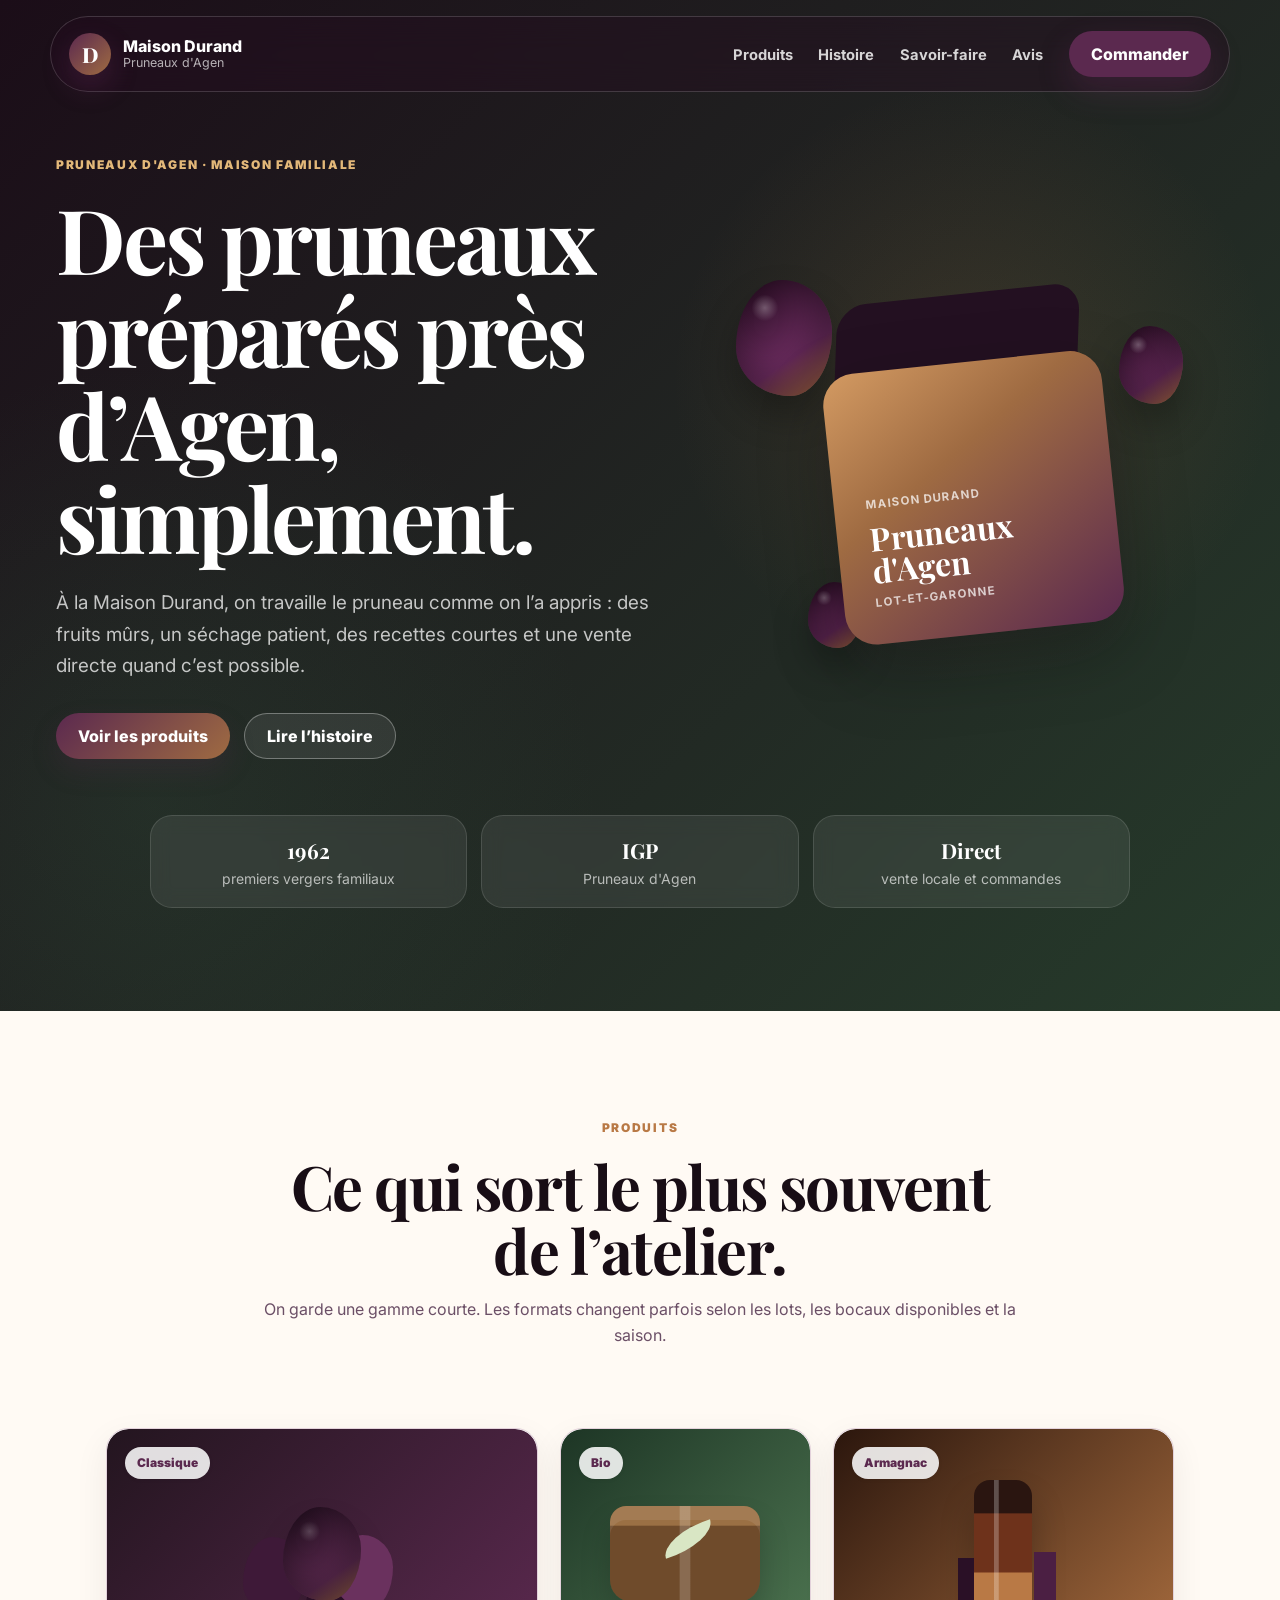
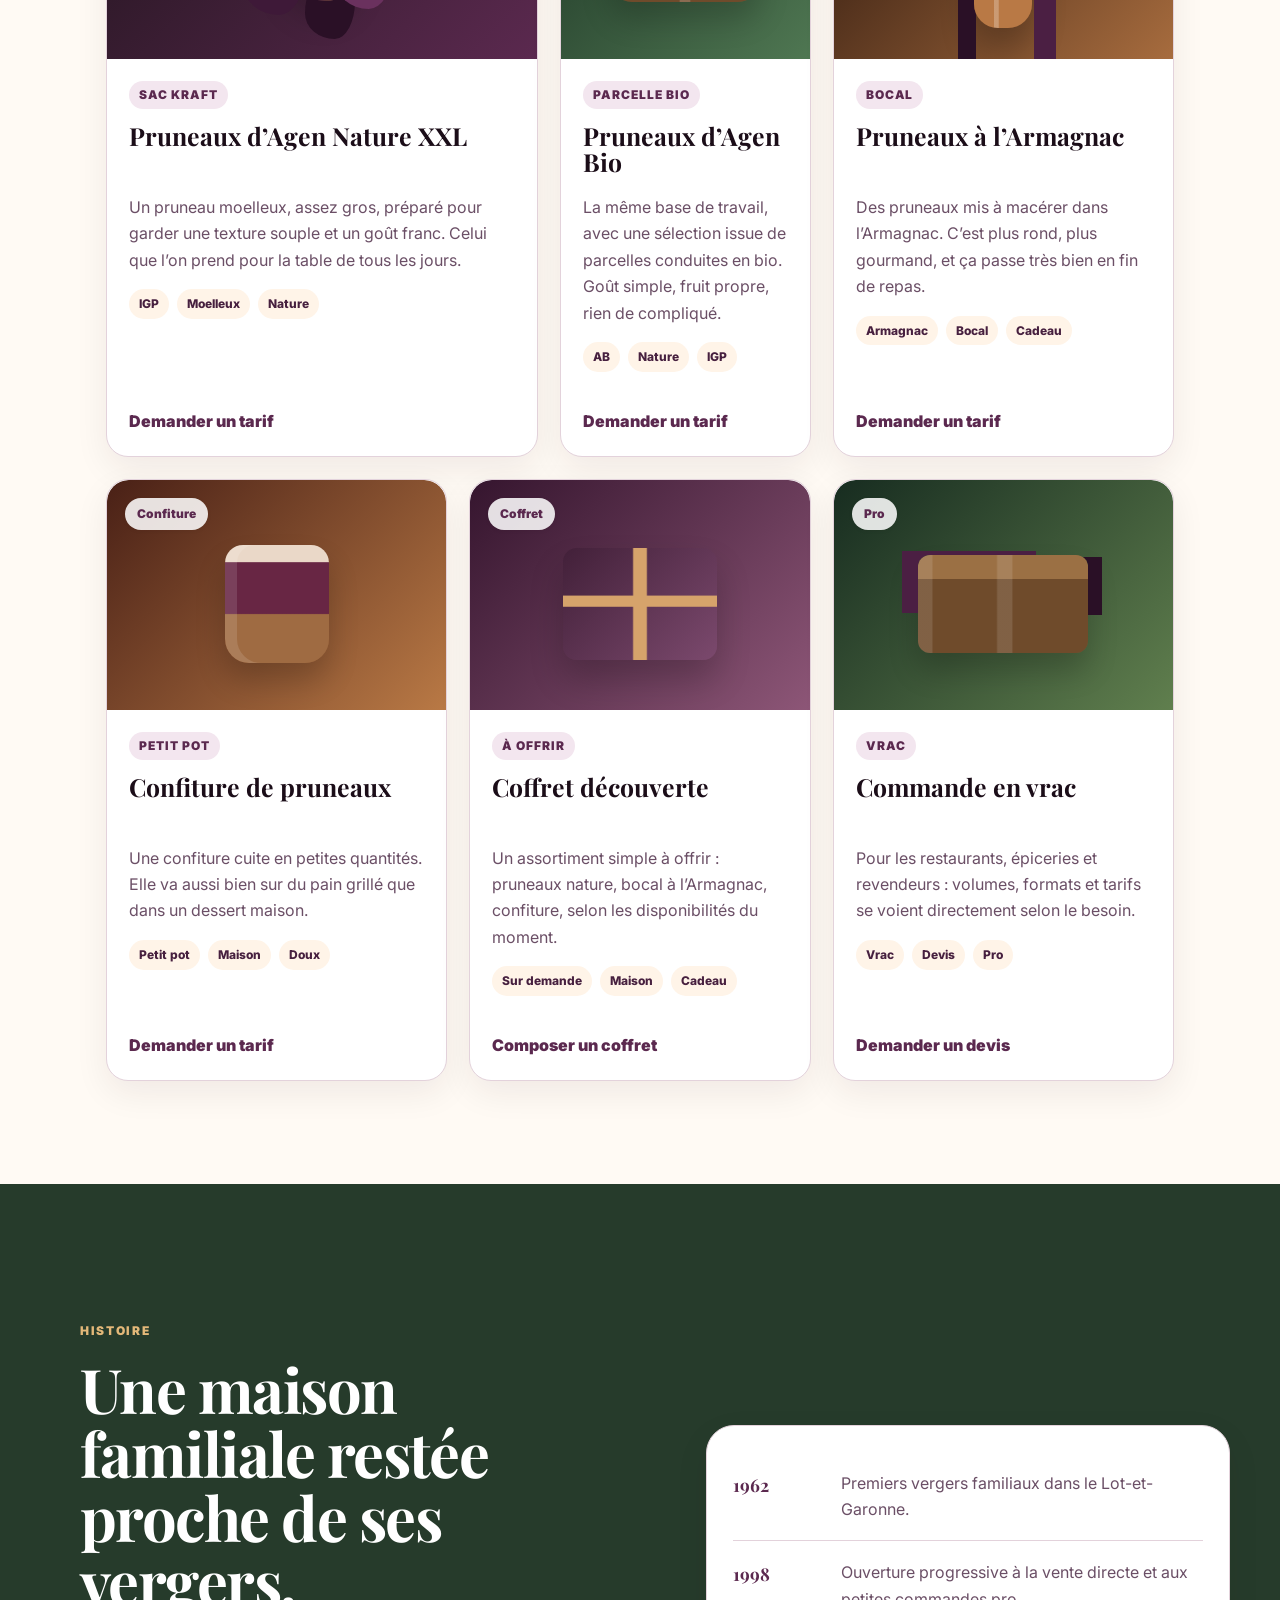
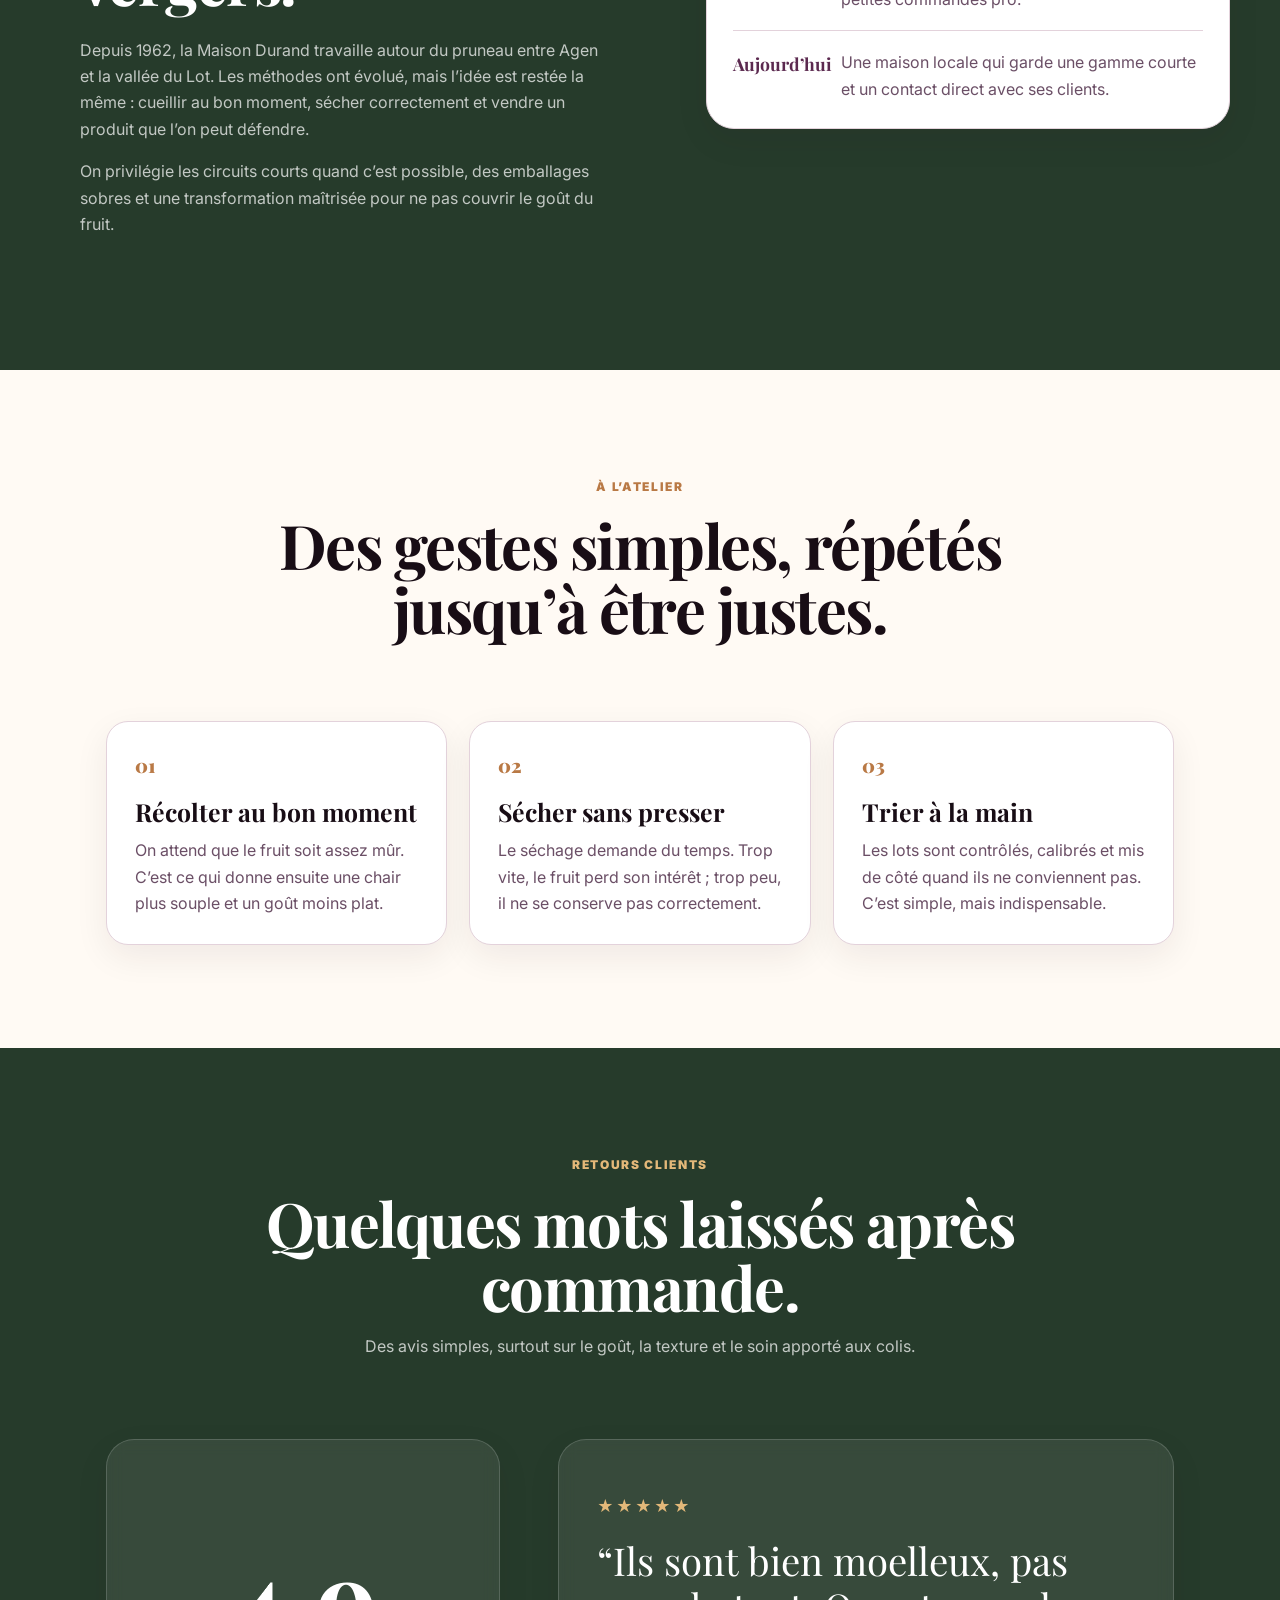
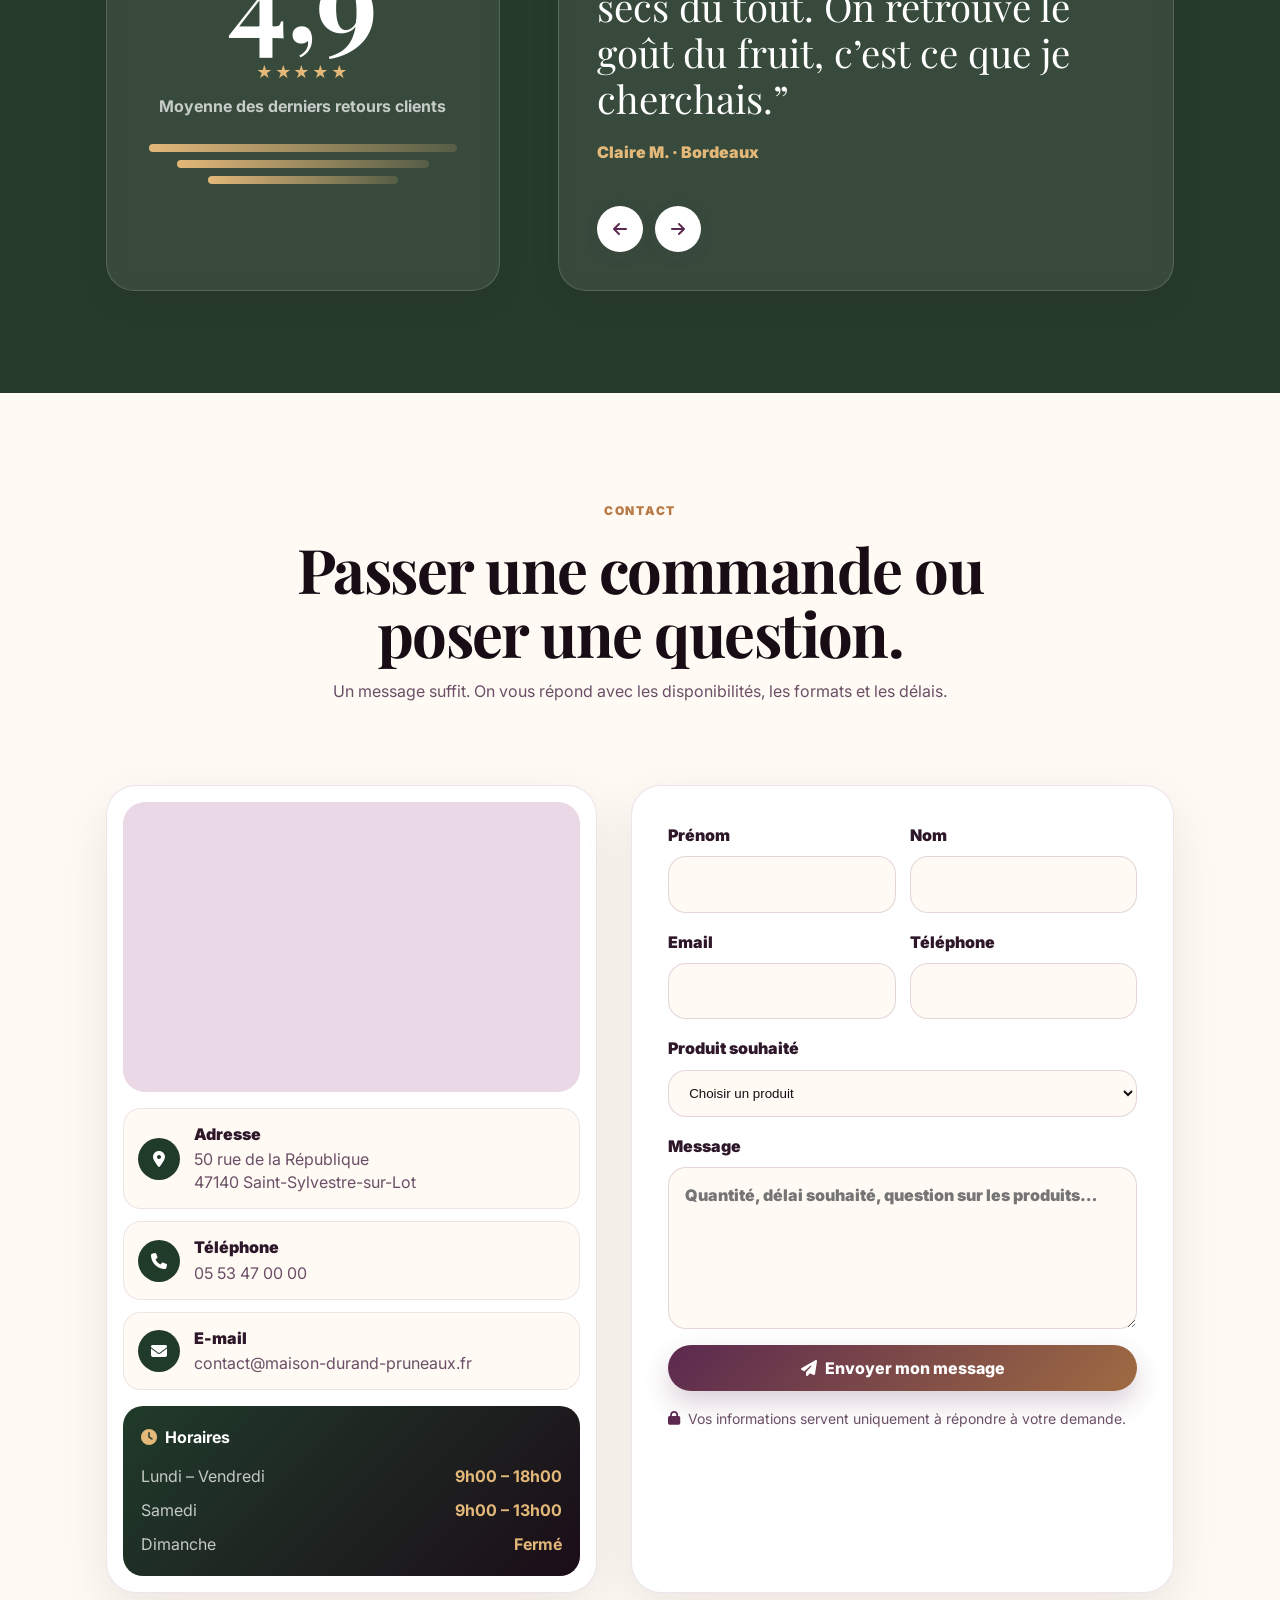
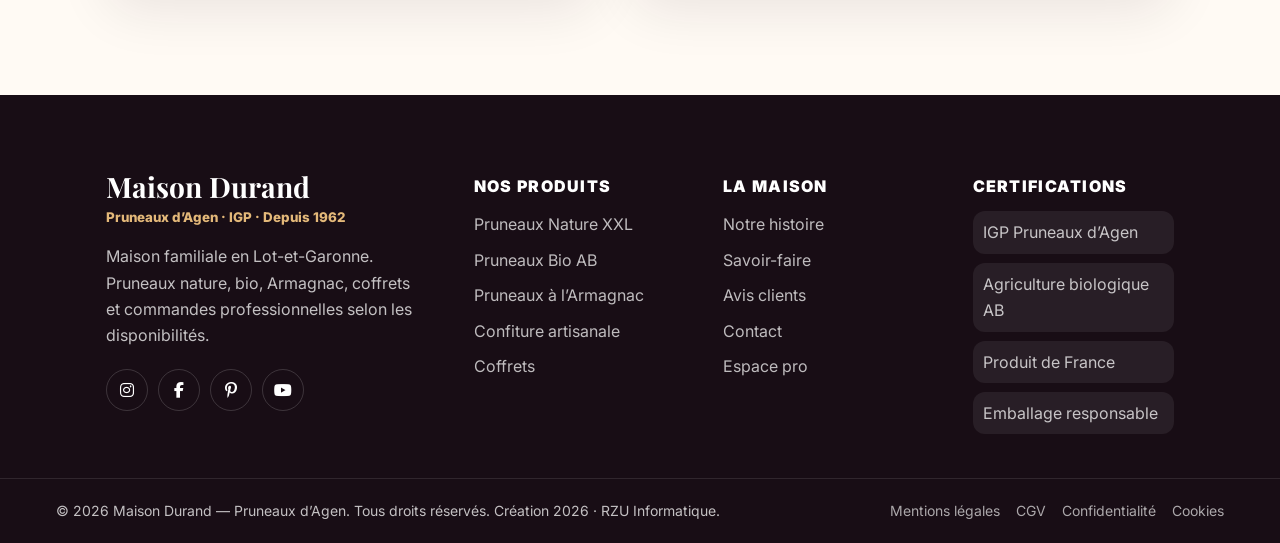
==== commit a7776fef: "Fix GitHub Pages partial includes" ====
--- a/index.html
+++ b/index.html
@@ -33,7 +33,7 @@
 </head>
 
 <body>
-  <div data-include="partials/_navbar.html"></div>
+  <div data-include="partials/navbar.html"></div>
 <main>
 
     
@@ -314,7 +314,7 @@
     </section>
 
   </main>
-  <div data-include="partials/_footer.html"></div>
+  <div data-include="partials/footer.html"></div>
   <script src="assets/scripts/includes.js"></script>
   <script src="assets/scripts/navbar.js"></script>
   <script src="assets/scripts/scroll.js"></script>
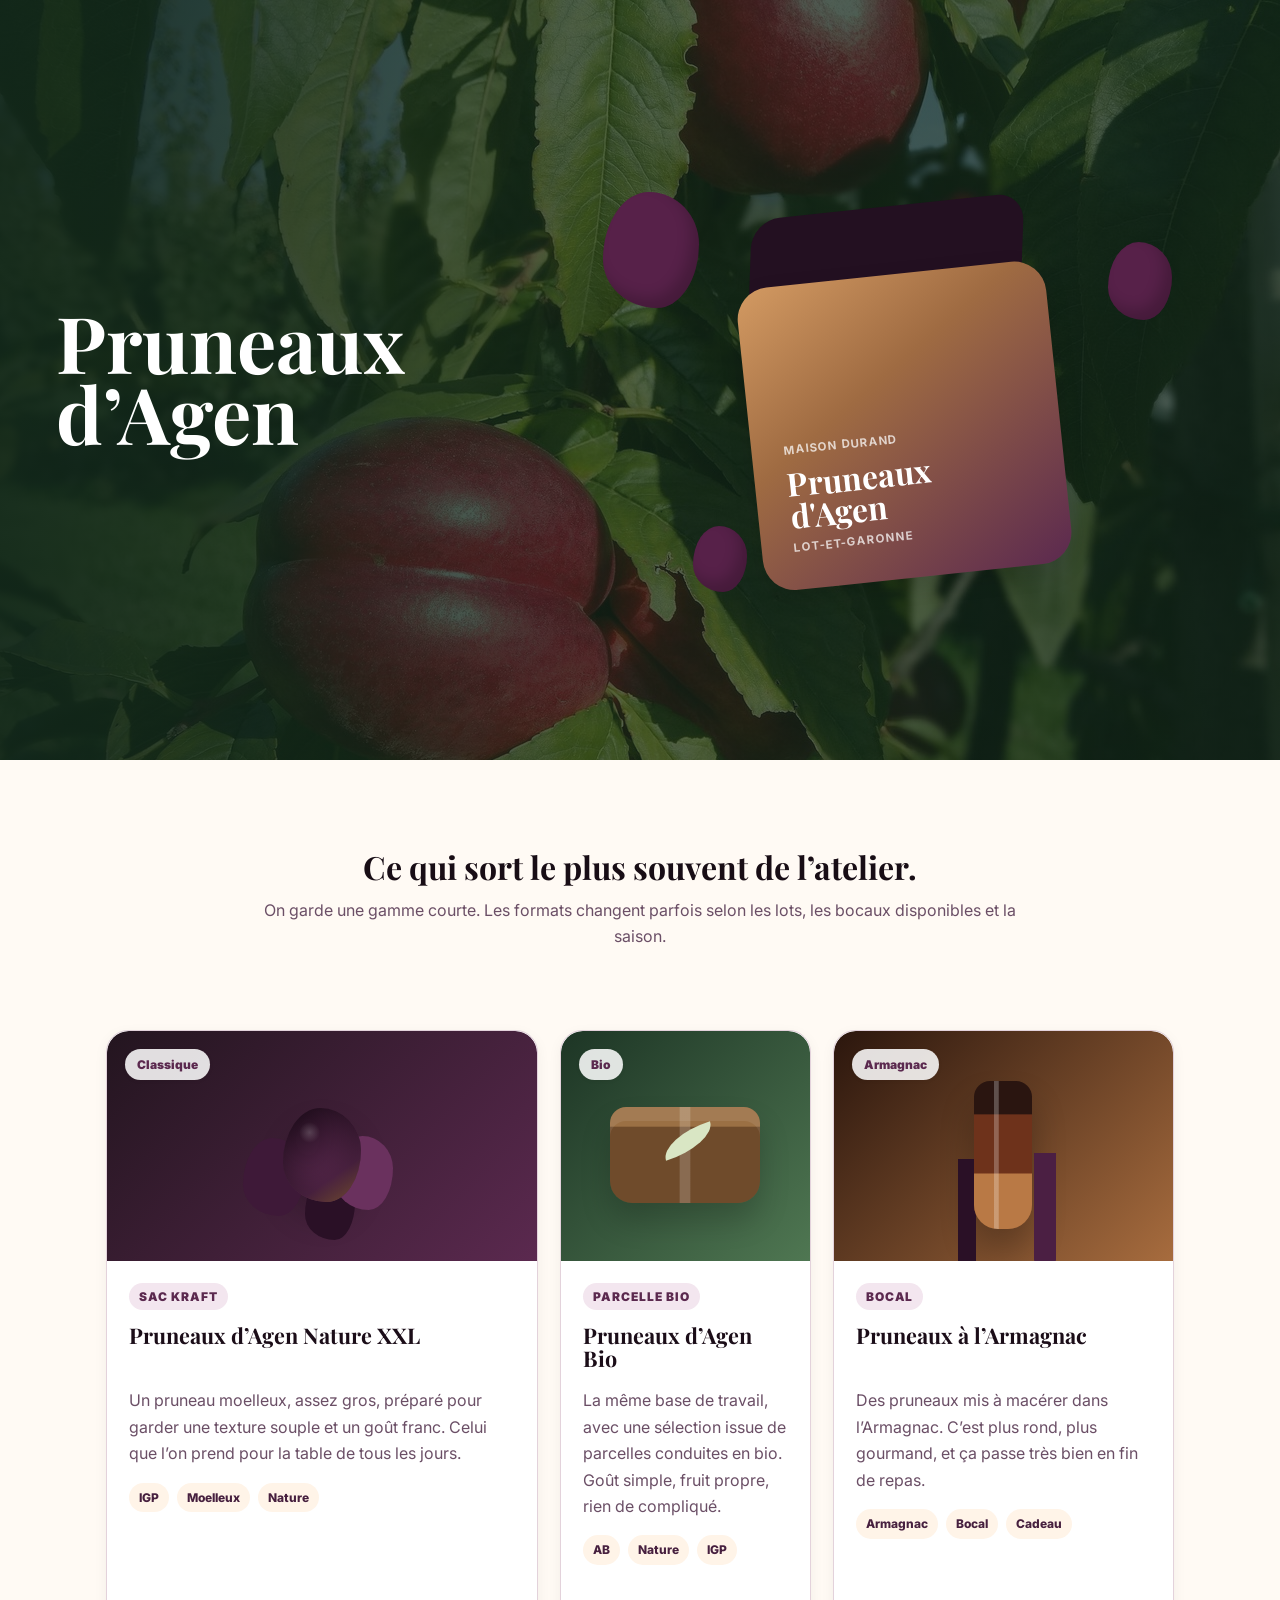
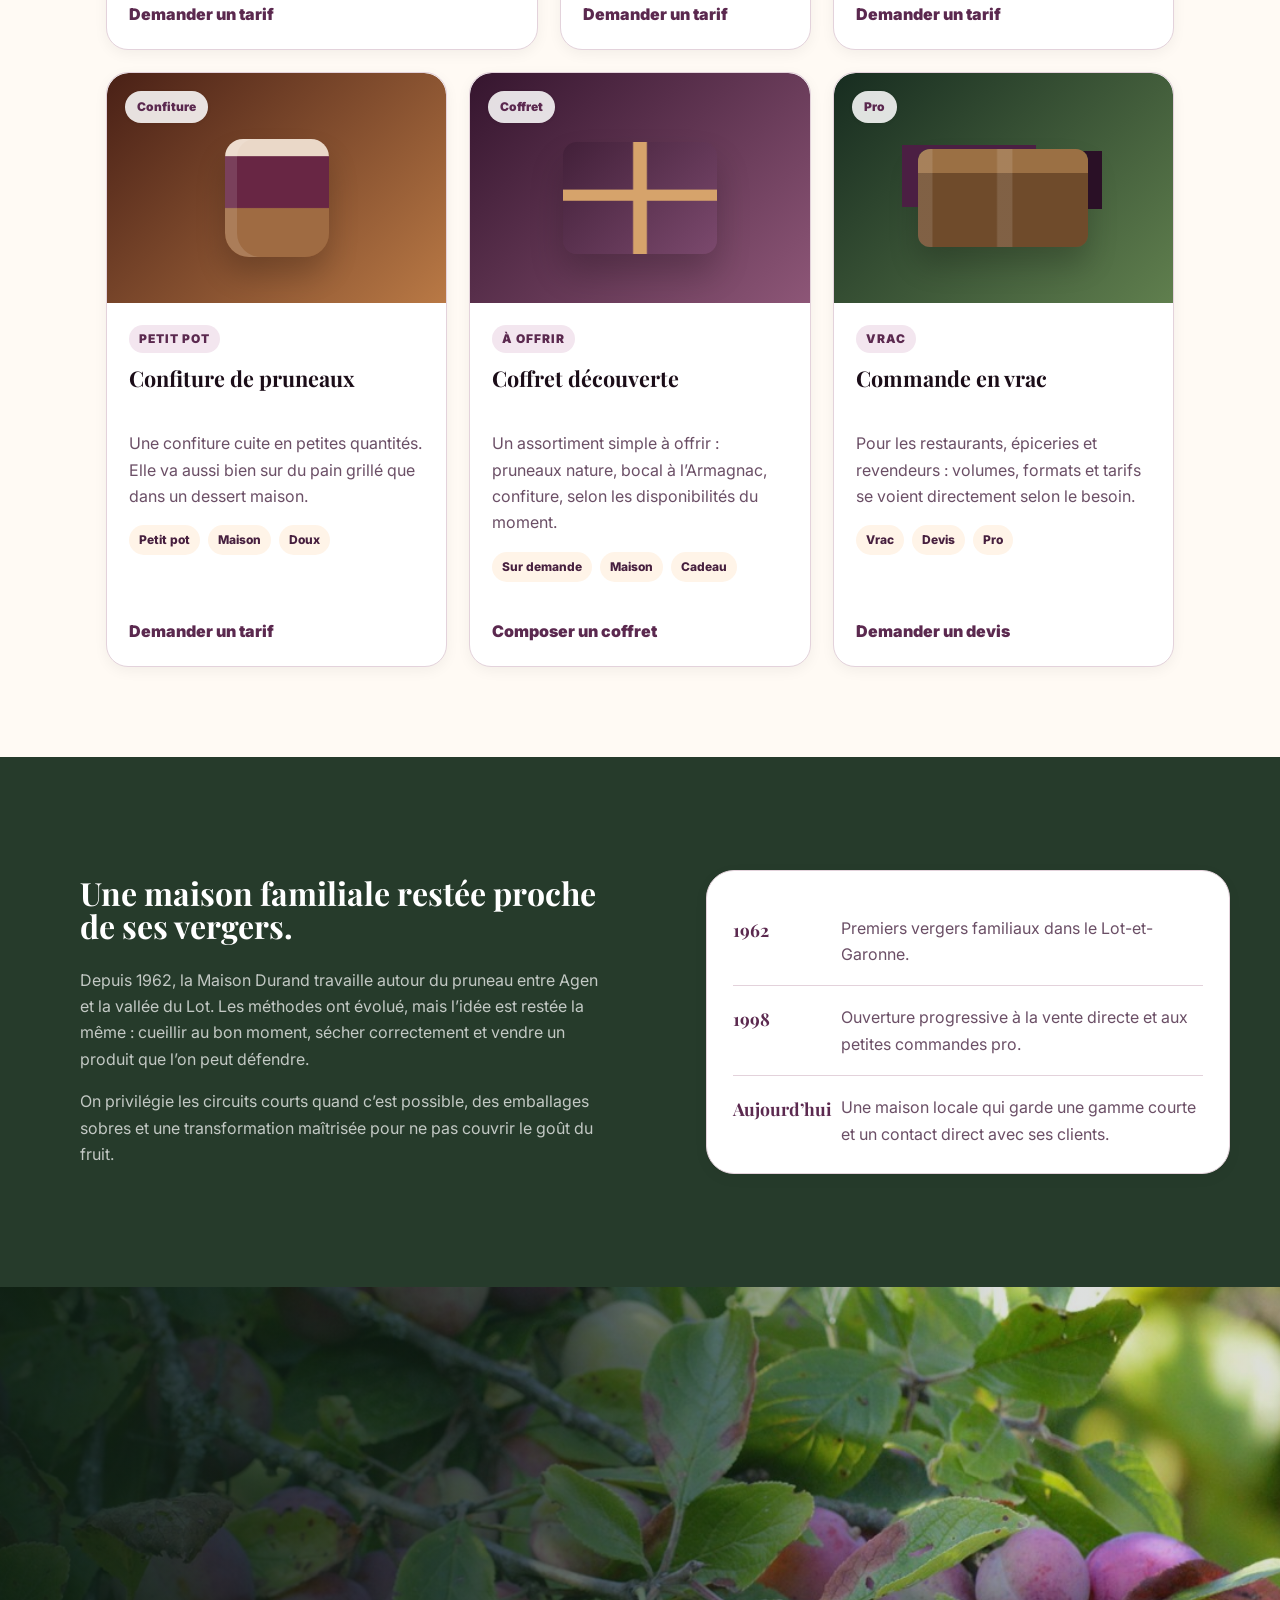
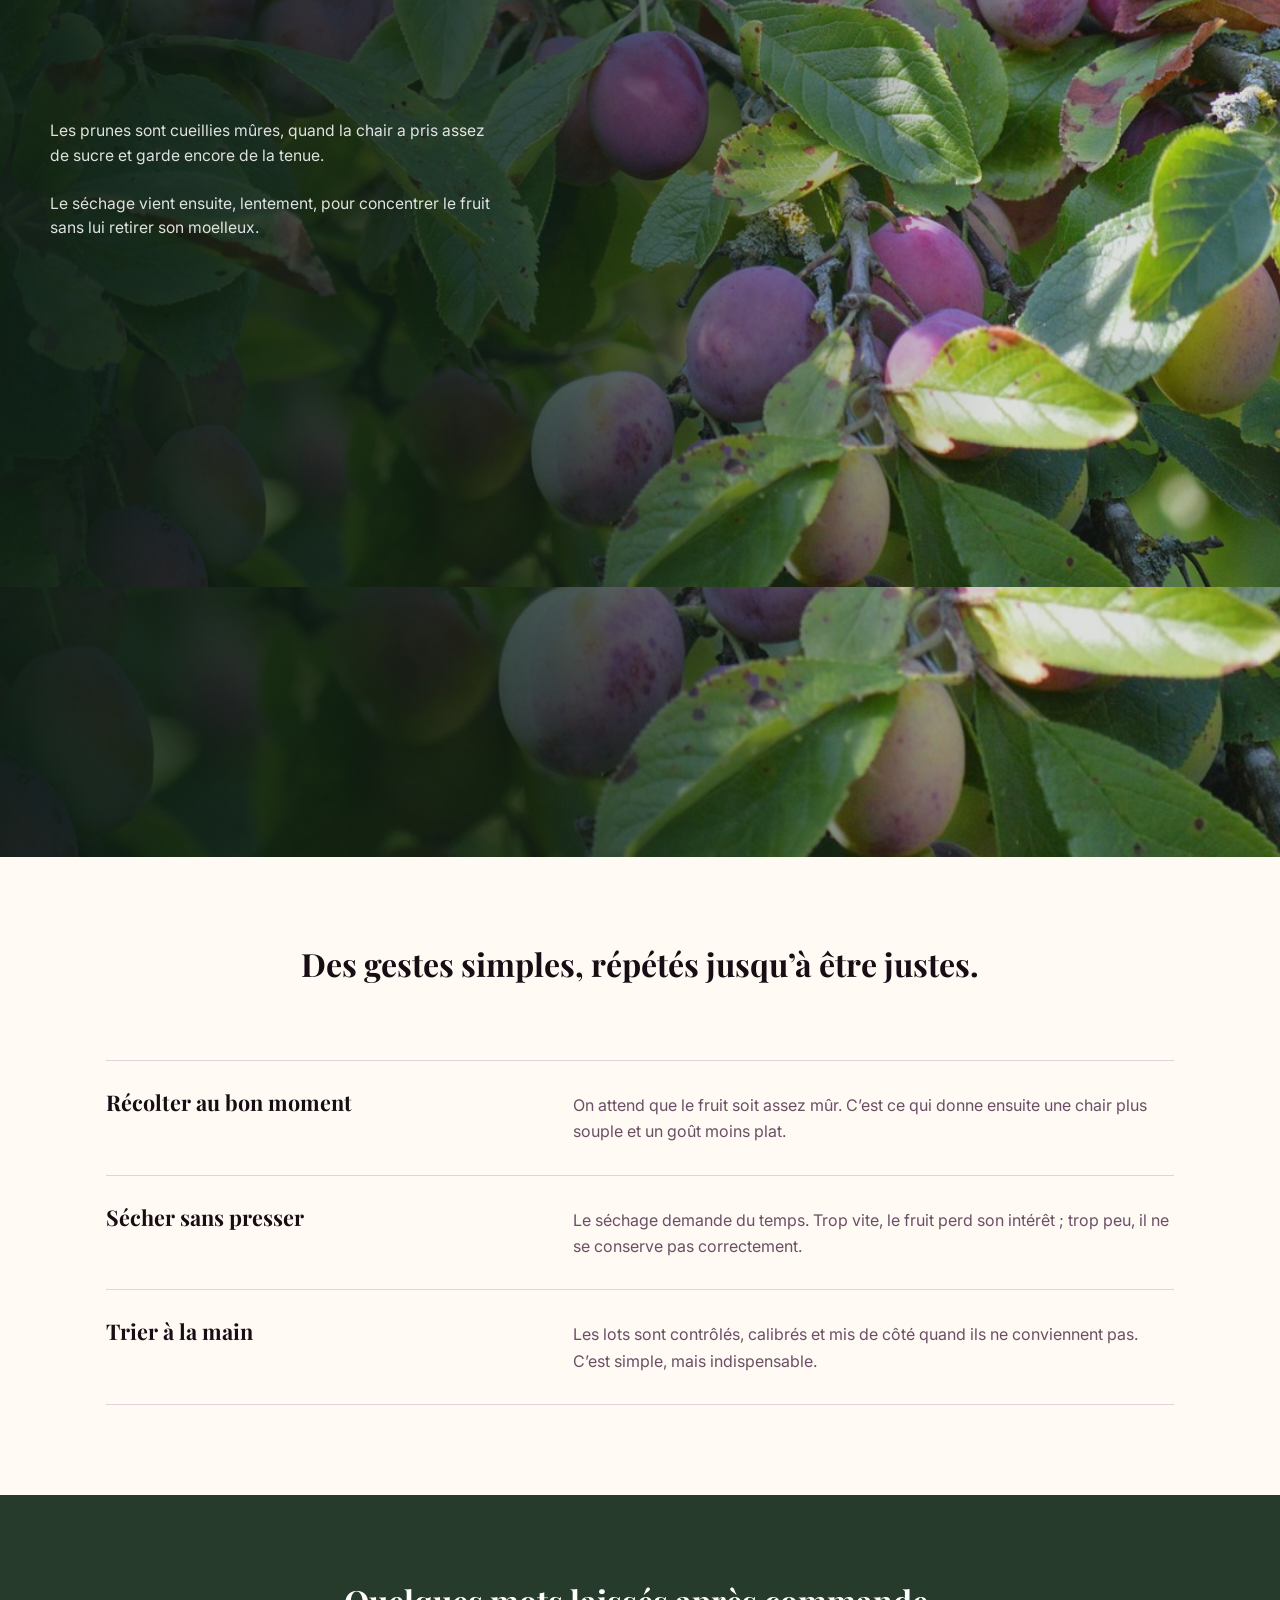
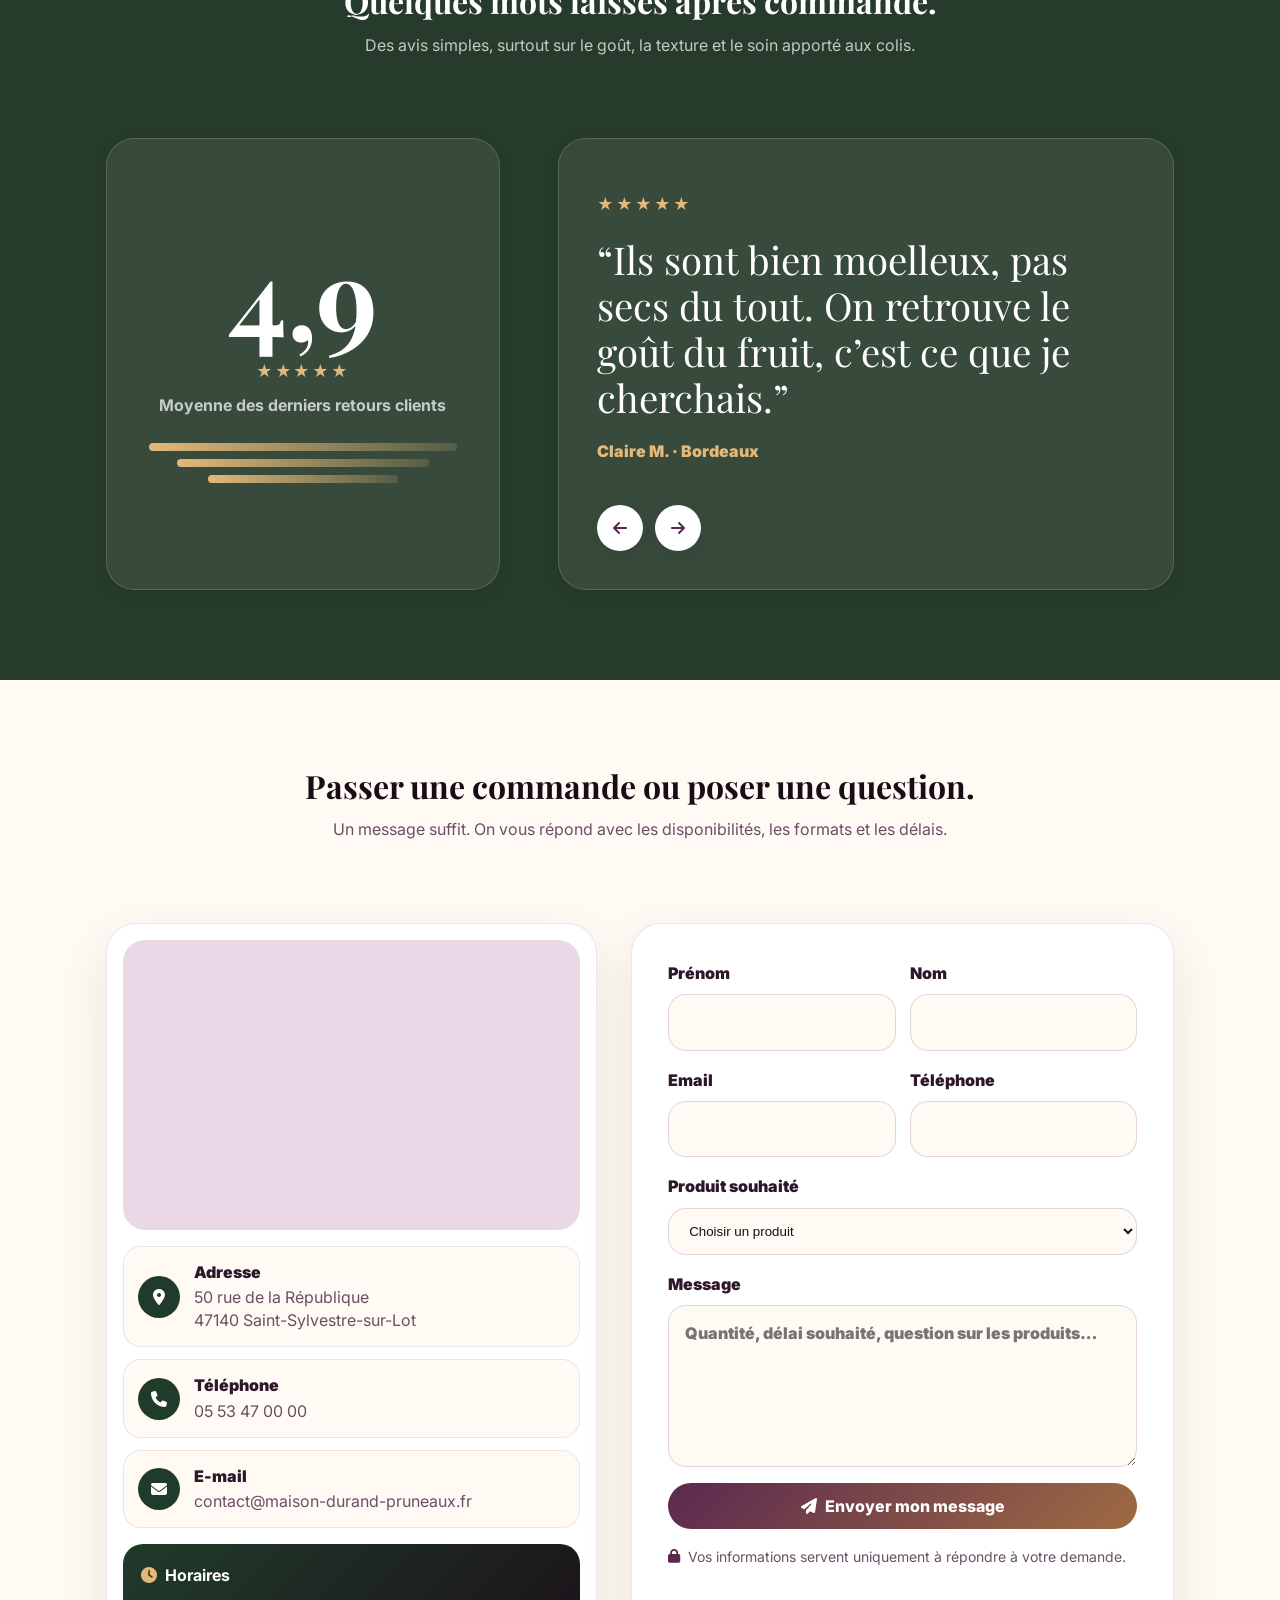
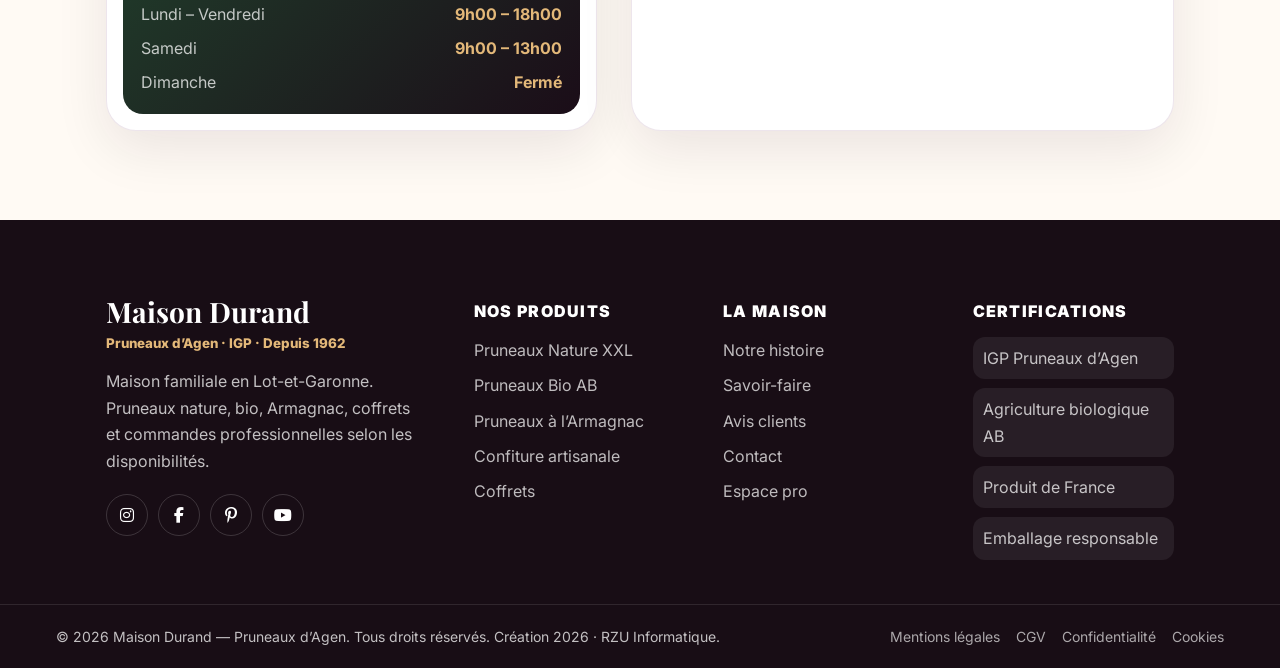
==== commit c61a30e1: "Refine Maison Durand presentation" ====
--- a/index.html
+++ b/index.html
@@ -4,50 +4,55 @@
   <meta charset="UTF-8">
   <meta name="viewport" content="width=device-width, initial-scale=1.0">
 
-  
   <title>Maison Durand — Pruneaux d'Agen</title>
   <meta name="description" content="Maison Durand prépare des pruneaux d'Agen près du Lot depuis 1962. Produits nature, bio, Armagnac, coffrets et commandes professionnelles.">
   <meta name="robots"   content="index, follow">
   <meta name="author"   content="Maison Durand">
   <meta name="language" content="fr">
-
-  
+  <link rel="canonical" href="https://rzu-it.github.io/maison-durand.fr/">
+  <meta property="og:locale" content="fr_FR">
+  <meta property="og:type" content="website">
+  <meta property="og:site_name" content="Maison Durand">
+  <meta property="og:title" content="Maison Durand — Pruneaux d'Agen">
+  <meta property="og:description" content="Pruneaux d'Agen, produits nature, bio, Armagnac et coffrets préparés près du Lot depuis 1962.">
+  <meta property="og:url" content="https://rzu-it.github.io/maison-durand.fr/">
+  <meta property="og:image" content="https://rzu-it.github.io/maison-durand.fr/assets/images/verger-prunes.jpg">
+  <meta property="og:image:width" content="1280">
+  <meta property="og:image:height" content="960">
+  <meta property="og:image:alt" content="Prunes dans le verger de Maison Durand">
+  <meta name="twitter:card" content="summary_large_image">
+  <meta name="twitter:title" content="Maison Durand — Pruneaux d'Agen">
+  <meta name="twitter:description" content="Pruneaux d'Agen, produits nature, bio, Armagnac et coffrets préparés près du Lot depuis 1962.">
+  <meta name="twitter:image" content="https://rzu-it.github.io/maison-durand.fr/assets/images/verger-prunes.jpg">
+  <link rel="icon" href="assets/images/favicon.svg" type="image/svg+xml">
+
   <link rel="preconnect" href="https://fonts.googleapis.com">
   <link rel="preconnect" href="https://fonts.gstatic.com" crossorigin>
   <link href="https://fonts.googleapis.com/css2?family=Inter:wght@400;500;600;700;800&family=Playfair+Display:wght@700;800&display=swap" rel="stylesheet">
 
-  
   <link rel="stylesheet" href="https://cdnjs.cloudflare.com/ajax/libs/font-awesome/6.5.0/css/all.min.css">
 
-  
   <link rel="stylesheet" href="assets/styles/style.css">
-  <link rel="stylesheet" href="assets/styles/navbar.css">
-  <link rel="stylesheet" href="assets/styles/hero.css">
+  <link rel="stylesheet" href="assets/styles/navbar.css?v=3">
+  <link rel="stylesheet" href="assets/styles/hero.css?v=7">
   <link rel="stylesheet" href="assets/styles/products.css">
-  <link rel="stylesheet" href="assets/styles/story.css">
-  <link rel="stylesheet" href="assets/styles/craft.css">
+  <link rel="stylesheet" href="assets/styles/story.css?v=5">
+  <link rel="stylesheet" href="assets/styles/craft.css?v=2">
   <link rel="stylesheet" href="assets/styles/reviews.css">
   <link rel="stylesheet" href="assets/styles/contact.css">
   <link rel="stylesheet" href="assets/styles/footer.css">
-  <link rel="stylesheet" href="assets/styles/responsive.css">
+  <link rel="stylesheet" href="assets/styles/responsive.css?v=2">
 </head>
 
 <body>
   <div data-include="partials/navbar.html"></div>
 <main>
 
-    
     <section class="hero-section" id="accueil" aria-labelledby="hero-title">
 
       <div class="hero-layout">
         <div class="hero-copy">
-          <p class="section-kicker">Pruneaux d'Agen · Maison familiale</p>
-          <h1 id="hero-title">Des pruneaux préparés près d’Agen, simplement.</h1>
-          <p class="hero-description">À la Maison Durand, on travaille le pruneau comme on l’a appris : des fruits mûrs, un séchage patient, des recettes courtes et une vente directe quand c’est possible.</p>
-          <div class="hero-actions">
-            <a href="#produits" class="btn-primary">Voir les produits</a>
-            <a href="#histoire" class="btn-secondary">Lire l’histoire</a>
-          </div>
+          <h1 id="hero-title">Pruneaux<br>d’Agen</h1>
         </div>
 
         <div class="hero-visual" aria-hidden="true">
@@ -63,31 +68,15 @@
           <span class="prune prune-two"></span>
           <span class="prune prune-three"></span>
         </div>
-      </div>
-
-      <div class="proof-row" aria-label="Chiffres clés">
-        <article>
-          <strong>1962</strong>
-          <span>premiers vergers familiaux</span>
-        </article>
-        <article>
-          <strong>IGP</strong>
-          <span>Pruneaux d'Agen</span>
-        </article>
-        <article>
-          <strong>Direct</strong>
-          <span>vente locale et commandes</span>
-        </article>
-      </div>
-
-    </section>
-
-    
+
+      </div>
+
+    </section>
+
     <section class="products-section" id="produits" aria-labelledby="products-title">
       <div class="container">
 
         <div class="section-header reveal">
-          <span class="section-kicker">Produits</span>
           <h2 id="products-title">Ce qui sort le plus souvent de l’atelier.</h2>
           <p class="section-desc">On garde une gamme courte. Les formats changent parfois selon les lots, les bocaux disponibles et la saison.</p>
         </div>
@@ -170,13 +159,11 @@
       </div>
     </section>
 
-    
     <section class="story-section" id="histoire" aria-labelledby="story-title">
 
       <div class="story-grid">
 
         <div class="reveal">
-          <p class="section-kicker">Histoire</p>
           <h2 id="story-title">Une maison familiale restée proche de ses vergers.</h2>
           <p>Depuis 1962, la Maison Durand travaille autour du pruneau entre Agen et la vallée du Lot. Les méthodes ont évolué, mais l’idée est restée la même : cueillir au bon moment, sécher correctement et vendre un produit que l’on peut défendre.</p>
           <p>On privilégie les circuits courts quand c’est possible, des emballages sobres et une transformation maîtrisée pour ne pas couvrir le goût du fruit.</p>
@@ -192,28 +179,34 @@
 
     </section>
 
-    
+    <section class="orchard-scroll" id="verger" aria-labelledby="orchard-title">
+      <div class="orchard-sticky">
+        <div class="orchard-copy">
+          <h2 id="orchard-title" class="orchard-step">Le verger</h2>
+          <p class="orchard-step">Les prunes sont cueillies mûres, quand la chair a pris assez de sucre et garde encore de la tenue.</p>
+          <p class="orchard-step">Le séchage vient ensuite, lentement, pour concentrer le fruit sans lui retirer son moelleux.</p>
+        </div>
+      </div>
+    </section>
+
     <section class="craft-section" id="savoir-faire" aria-labelledby="craft-title">
       <div class="container">
 
         <div class="section-header reveal">
-          <span class="section-kicker">À l’atelier</span>
           <h2 id="craft-title">Des gestes simples, répétés jusqu’à être justes.</h2>
         </div>
 
         <div class="craft-grid">
-          <article class="info-card reveal"><span class="info-card-number">01</span><h3>Récolter au bon moment</h3><p>On attend que le fruit soit assez mûr. C’est ce qui donne ensuite une chair plus souple et un goût moins plat.</p></article>
-          <article class="info-card reveal"><span class="info-card-number">02</span><h3>Sécher sans presser</h3><p>Le séchage demande du temps. Trop vite, le fruit perd son intérêt ; trop peu, il ne se conserve pas correctement.</p></article>
-          <article class="info-card reveal"><span class="info-card-number">03</span><h3>Trier à la main</h3><p>Les lots sont contrôlés, calibrés et mis de côté quand ils ne conviennent pas. C’est simple, mais indispensable.</p></article>
-        </div>
-      </div>
-    </section>
-
-    
+          <article class="info-card reveal"><h3>Récolter au bon moment</h3><p>On attend que le fruit soit assez mûr. C’est ce qui donne ensuite une chair plus souple et un goût moins plat.</p></article>
+          <article class="info-card reveal"><h3>Sécher sans presser</h3><p>Le séchage demande du temps. Trop vite, le fruit perd son intérêt ; trop peu, il ne se conserve pas correctement.</p></article>
+          <article class="info-card reveal"><h3>Trier à la main</h3><p>Les lots sont contrôlés, calibrés et mis de côté quand ils ne conviennent pas. C’est simple, mais indispensable.</p></article>
+        </div>
+      </div>
+    </section>
+
     <section class="reviews-section" id="avis" aria-labelledby="reviews-title">
       <div class="container">
         <div class="section-header reveal">
-          <span class="section-kicker">Retours clients</span>
           <h2 id="reviews-title">Quelques mots laissés après commande.</h2>
           <p class="section-desc">Des avis simples, surtout sur le goût, la texture et le soin apporté aux colis.</p>
         </div>
@@ -242,11 +235,9 @@
       </div>
     </section>
 
-    
     <section class="contact-section" id="contact" aria-labelledby="contact-title">
       <div class="container">
         <div class="section-header reveal">
-          <span class="section-kicker">Contact</span>
           <h2 id="contact-title">Passer une commande ou poser une question.</h2>
           <p class="section-desc">Un message suffit. On vous répond avec les disponibilités, les formats et les délais.</p>
         </div>
@@ -316,12 +307,12 @@
   </main>
   <div data-include="partials/footer.html"></div>
   <script src="assets/scripts/includes.js"></script>
-  <script src="assets/scripts/navbar.js"></script>
-  <script src="assets/scripts/scroll.js"></script>
+  <script src="assets/scripts/navbar.js?v=2"></script>
+  <script src="assets/scripts/scroll.js?v=3"></script>
   <script src="assets/scripts/reviews.js"></script>
   <script src="assets/scripts/products.js"></script>
 
 </body>
 </html>
 
-<!-- rzu-informatique -->
+<!-- Copyright RZU Informatique -->
--- a/assets/styles/style.css
+++ b/assets/styles/style.css
@@ -1,14 +1,13 @@
 
 
 :root {
-  
+
   --c-primary:        #5b294f;
   --c-primary-dark:   #47203f;
   --c-primary-deeper: #2d1729;
   --c-primary-light:  #734064;
   --c-accent:         #b97945;
 
-  
   --c-dark:       #180d15;
   --c-dark-soft:  #2c1d29;
   --c-dark-green: #263b2b;
@@ -16,17 +15,14 @@
   --c-off-white:  #fffaf4;
   --c-border:     #e3d2db;
 
-  
   --c-text:       #1b0d18;
   --c-text-muted: #6b4f66;
   --c-text-light: #9e7d99;
 
-  
   --g-hero:    linear-gradient(135deg, #1b0d18 0%, #263b2b 100%);
   --g-primary: linear-gradient(135deg, #5b294f 0%, #9f6b42 100%);
   --g-card:    linear-gradient(145deg, #ffffff 0%, #f7efe8 100%);
 
-  
   --f-primary:   'Playfair Display', Georgia, serif;
   --f-secondary: 'Inter', Arial, sans-serif;
 
@@ -38,9 +34,8 @@
   --fs-2xl:  1.5rem;
   --fs-3xl:  1.875rem;
   --fs-4xl:  2.25rem;
-  --fs-hero: clamp(2.8rem, 7vw, 6.8rem);
-
-  
+  --fs-hero: clamp(2.25rem, 3.7vw, 3.35rem);
+
   --sp-xs:  0.5rem;
   --sp-sm:  1rem;
   --sp-md:  1.5rem;
@@ -49,33 +44,27 @@
   --sp-2xl: 5rem;
   --sp-3xl: 8rem;
 
-  
   --r-sm:   0.375rem;
   --r-md:   0.75rem;
   --r-lg:   1.25rem;
   --r-xl:   2rem;
   --r-full: 9999px;
 
-  
   --sh-sm:     0 1px 4px rgba(27, 13, 24, 0.06);
-  --sh-md:     0 4px 16px rgba(111, 45, 98, 0.10);
-  --sh-lg:     0 8px 28px rgba(38, 15, 32, 0.14);
-  --sh-card:   0 12px 34px rgba(38, 15, 32, 0.07);
-  --sh-accent: 0 12px 26px rgba(91, 41, 79, 0.22);
-
-  
+  --sh-md:     0 4px 14px rgba(27, 13, 24, 0.07);
+  --sh-lg:     0 6px 18px rgba(27, 13, 24, 0.07);
+  --sh-card:   0 4px 14px rgba(27, 13, 24, 0.05);
+  --sh-accent: none;
+
   --t-fast: 0.15s ease;
   --t-base: 0.25s ease;
   --t-slow: 1.2s cubic-bezier(0.22, 0.8, 0.24, 1);
 
-  
   --z-nav: 50;
 
-  
   --container:  1180px;
-  --section-py: clamp(72px, 8vw, 120px);
-}
-
+  --section-py: clamp(64px, 7vw, 96px);
+}
 
 *, *::before, *::after {
   box-sizing: border-box;
@@ -125,7 +114,6 @@
 textarea {
   font: inherit;
 }
-
 
 .container {
   width: 100%;
@@ -165,22 +153,21 @@
 
 h1 {
   font-size: var(--fs-hero);
-  letter-spacing: -0.035em;
+  letter-spacing: 0;
 }
 
 h2 {
-  font-size: clamp(2.1rem, 4.8vw, 4.2rem);
-  letter-spacing: -0.025em;
+  font-size: clamp(1.75rem, 2.5vw, 2.4rem);
+  letter-spacing: 0;
 }
 
 h3 {
-  font-size: 1.55rem;
+  font-size: 1.35rem;
 }
 
 .section-header h2 {
   color: var(--c-dark);
 }
-
 
 .btn-primary {
   display: inline-flex;
@@ -201,10 +188,10 @@
 }
 
 .btn-primary:hover {
-  transform: translateY(-6px);
+  transform: translateY(-2px);
   background: var(--c-primary-light);
   color: var(--c-white);
-  box-shadow: 0 18px 38px rgba(91, 41, 79, 0.26);
+  box-shadow: 0 5px 14px rgba(91, 41, 79, 0.12);
 }
 
 .btn-secondary {
@@ -231,7 +218,6 @@
   border-color: rgba(255, 255, 255, 0.58);
 }
 
-
 .reveal {
   opacity: 0;
   transform: translateY(28px);
@@ -243,4 +229,4 @@
   transform: translateY(0);
 }
 
-/* rzu-informatique */
+/* Copyright RZU Informatique */
--- a/assets/styles/navbar.css
+++ b/assets/styles/navbar.css
@@ -4,6 +4,15 @@
   position: fixed;
   inset: 0 0 auto;
   z-index: var(--z-nav);
+  opacity: 1;
+  transform: translateY(0);
+  transition: opacity var(--t-slow), transform var(--t-slow);
+}
+
+.site-header.is-hero-hidden {
+  opacity: 0;
+  pointer-events: none;
+  transform: translateY(calc(-100% - 18px));
 }
 
 .navbar {
@@ -16,10 +25,10 @@
   gap: 24px;
   color: var(--c-white);
   border: 1px solid rgba(255, 255, 255, 0.16);
-  border-radius: var(--r-full);
-  background: rgba(38, 15, 32, 0.44);
-  backdrop-filter: blur(16px);
-  -webkit-backdrop-filter: blur(16px);
+  border-radius: 8px;
+  background: #251a20;
+  backdrop-filter: none;
+  -webkit-backdrop-filter: none;
   transition:
     background var(--t-slow),
     box-shadow  var(--t-slow),
@@ -27,7 +36,6 @@
     border-color var(--t-slow);
 }
 
-
 .navbar-brand {
   margin-right: auto;
   display: flex;
@@ -47,14 +55,14 @@
   font-weight: 800;
   font-size: 1.3rem;
   background: var(--g-primary);
-  box-shadow: 0 12px 28px rgba(111, 45, 98, 0.32);
+  box-shadow: none;
   transition: transform var(--t-slow), box-shadow var(--t-slow);
   flex-shrink: 0;
 }
 
 .navbar-brand:hover .brand-symbol {
-  transform: translateY(-4px) rotate(-8deg);
-  box-shadow: 0 20px 42px rgba(111, 45, 98, 0.42);
+  transform: rotate(-4deg);
+  box-shadow: none;
 }
 
 .brand-text strong,
@@ -71,7 +79,6 @@
   opacity: 0.68;
   font-size: 0.78rem;
 }
-
 
 .navbar-links {
   display: flex;
@@ -111,7 +118,6 @@
   transform: translateX(-50%) scaleX(1);
 }
 
-
 .navbar-cta {
   min-height: 46px;
   display: inline-flex;
@@ -121,18 +127,17 @@
   font-weight: 800;
   color: var(--c-white);
   background: var(--c-primary);
-  box-shadow: 0 14px 32px rgba(111, 45, 98, 0.28);
+  box-shadow: none;
   transition: transform var(--t-slow), box-shadow var(--t-slow), background var(--t-slow);
   white-space: nowrap;
 }
 
 .navbar-cta:hover {
-  transform: translateY(-6px);
+  transform: translateY(-1px);
   color: var(--c-white);
   background: var(--c-primary-light);
-  box-shadow: 0 26px 58px rgba(111, 45, 98, 0.38);
-}
-
+  box-shadow: none;
+}
 
 .navbar-burger {
   display: none;
@@ -173,7 +178,6 @@
 .navbar-burger.open .burger-line:nth-child(3) {
   transform: translateY(-7px) rotate(-45deg);
 }
-
 
 .navbar-mobile {
   position: fixed;
@@ -186,9 +190,9 @@
   padding: 18px;
   color: var(--c-dark);
   border: 1px solid rgba(111, 45, 98, 0.14);
-  border-radius: 28px;
-  background: rgba(255, 250, 244, 0.97);
-  box-shadow: 0 18px 48px rgba(38, 15, 32, 0.12);
+  border-radius: 8px;
+  background: #fffaf4;
+  box-shadow: none;
   opacity: 0;
   pointer-events: none;
   transform: translateY(-12px);
@@ -220,4 +224,4 @@
   text-align: center;
 }
 
-/* rzu-informatique */
+/* Copyright RZU Informatique */
--- a/assets/styles/hero.css
+++ b/assets/styles/hero.css
@@ -1,77 +1,68 @@
 
 
 .hero-section {
-  min-height: 94svh;
-  padding-top: 150px;
+  min-height: min(760px, 92svh);
+  padding-top: 132px;
+  padding-bottom: 64px;
   padding-inline: clamp(18px, 5vw, 56px);
   color: var(--c-white);
   background:
-    radial-gradient(circle at 76% 38%, rgba(185, 121, 69, 0.16), transparent 26%),
-    radial-gradient(circle at 12% 80%, rgba(55, 105, 70, 0.20), transparent 32%),
-    var(--g-hero);
+    linear-gradient(90deg, rgba(17, 38, 26, .94) 0%, rgba(17, 38, 26, .72) 48%, rgba(17, 38, 26, .78) 100%),
+    url("../images/verger-prunes.jpg") center 48% / cover no-repeat;
   overflow: hidden;
 }
-
 
 .hero-layout {
   width: min(var(--container), 100%);
   margin: 0 auto;
   display: grid;
-  grid-template-columns: minmax(0, 1.08fr) minmax(360px, 0.92fr);
-  gap: clamp(34px, 5vw, 72px);
+  grid-template-columns: minmax(280px, .8fr) minmax(380px, 1.2fr);
+  gap: clamp(32px, 7vw, 110px);
   align-items: center;
 }
-
 
 .hero-copy {
   position: relative;
   z-index: 2;
-}
-
-.hero-copy .section-kicker {
-  margin-bottom: 16px;
+  overflow: visible;
+  padding-block: 12px;
 }
 
 .hero-copy h1 {
-  max-width: 780px;
+  max-width: 7ch;
+  margin: 0;
+  padding-bottom: .1em;
+  font-size: clamp(3.4rem, 6.1vw, 6rem);
+  line-height: .91;
+  opacity: 0;
+  clip-path: inset(0 100% 0 0);
+  transform: translateY(32px);
+  animation: hero-title-reveal 1.05s .18s cubic-bezier(.2,.78,.2,1) forwards;
 }
-
-.hero-description {
-  max-width: 620px;
-  margin-top: 24px;
-  color: rgba(255, 255, 255, 0.74);
-  font-size: clamp(1rem, 1.6vw, 1.18rem);
-}
-
-.hero-actions {
-  display: flex;
-  flex-wrap: wrap;
-  gap: 14px;
-  margin-top: 32px;
-}
-
 
 .hero-visual {
   position: relative;
-  min-height: clamp(380px, 38vw, 460px);
+  min-height: clamp(420px, 40vw, 500px);
   isolation: isolate;
+  opacity: 0;
+  transform: translateY(28px) scale(.94);
+  animation: hero-object-in 1s .65s cubic-bezier(.2,.78,.2,1) forwards;
 }
-
 
 .prune-card {
   position: absolute;
   left: 50%;
   top: 52%;
-  width: clamp(230px, 24vw, 280px);
-  height: clamp(292px, 30vw, 340px);
+  width: clamp(250px, 25vw, 310px);
+  height: clamp(315px, 31vw, 372px);
   transform: translate(-50%, -50%) rotate(-6deg);
   transition: transform var(--t-slow), filter var(--t-slow);
   z-index: 2;
 }
 
 .hero-visual:hover .prune-card {
-  transform: translate(-50%, -54%) rotate(0deg);
-  filter: saturate(1.08);
+  transform: translate(-50%, -52%) rotate(-3deg);
+  filter: saturate(1.03);
 }
 
 .prune-card-top {
@@ -95,7 +86,7 @@
   border-radius: 32px;
   color: var(--c-white);
   background: linear-gradient(145deg, #d39a62 0%, #9f6b42 38%, #5b294f 100%);
-  box-shadow: 0 26px 70px rgba(10, 4, 9, 0.28);
+  box-shadow: 0 8px 22px rgba(10, 4, 9, 0.13);
 }
 
 .prune-card-body span,
@@ -116,18 +107,13 @@
   line-height: 0.98;
 }
 
-
 .prune,
 .prune-shape {
   position: absolute;
   display: block;
   border-radius: 48% 52% 44% 56% / 58% 45% 55% 42%;
-  background:
-    radial-gradient(circle at 30% 24%, rgba(255, 255, 255, 0.28), transparent 12%),
-    linear-gradient(145deg, #180714, #6f2d62 64%, #c9824a);
-  box-shadow:
-    inset -18px -22px 30px rgba(0, 0, 0, 0.34),
-    0 20px 36px rgba(0, 0, 0, 0.26);
+  background: #572149;
+  box-shadow: inset -8px -10px 14px rgba(0, 0, 0, 0.2);
 }
 
 .prune-one {
@@ -159,6 +145,15 @@
   50%       { transform: translateY(-18px) rotate(5deg); }
 }
 
+@keyframes hero-title-reveal {
+  0% { opacity: 0; clip-path: inset(-.2em 100% -.2em 0); transform: translateY(32px); }
+  55% { opacity: 1; }
+  100% { opacity: 1; clip-path: inset(-.2em 0); transform: none; }
+}
+
+@keyframes hero-object-in {
+  to { opacity: 1; transform: none; }
+}
 
 .proof-row {
   width: min(980px, 100%);
@@ -169,13 +164,12 @@
 }
 
 .proof-row article {
-  padding: 17px;
+  padding: 15px 18px;
   text-align: center;
-  border-radius: 22px;
-  background: rgba(255, 255, 255, 0.075);
-  border: 1px solid rgba(255, 255, 255, 0.12);
-  backdrop-filter: blur(10px);
+  border-left: 1px solid rgba(255, 255, 255, 0.18);
 }
+
+.proof-row article:first-child { border-left: 0; }
 
 .proof-row strong,
 .proof-row span {
@@ -192,4 +186,4 @@
   font-size: var(--fs-sm);
 }
 
-/* rzu-informatique */
+/* Copyright RZU Informatique */
--- a/assets/styles/products.css
+++ b/assets/styles/products.css
@@ -11,7 +11,6 @@
   grid-template-columns: repeat(12, 1fr);
   gap: 22px;
 }
-
 
 .product-card {
   grid-column: span 4;
@@ -39,7 +38,6 @@
   box-shadow: 0 20px 48px rgba(38, 15, 32, 0.12);
 }
 
-
 .product-image {
   position: relative;
   height: 230px;
@@ -75,7 +73,6 @@
 .product-card:hover .prune-shape {
   transform: translate(-50%, -56%) scale(1.07);
 }
-
 
 .product-content {
   display: flex;
@@ -136,8 +133,6 @@
 .product-link:hover::after {
   transform: scaleX(1);
 }
-
-
 
 .product-badge{position:absolute;top:18px;left:18px;z-index:2;padding:6px 12px;border-radius:var(--r-full);background:rgba(255,255,255,.86);color:var(--c-primary);font-size:var(--fs-xs);font-weight:900;box-shadow:var(--sh-sm)}
 .product-emoji{display:none}
@@ -324,4 +319,4 @@
   }
 }
 
-/* rzu-informatique */
+/* Copyright RZU Informatique */
--- a/assets/styles/story.css
+++ b/assets/styles/story.css
@@ -12,7 +12,6 @@
 .story-section p {
   color: rgba(255, 255, 255, 0.72);
 }
-
 
 .story-grid {
   width: min(var(--container), calc(100% - 60px));
@@ -34,7 +33,6 @@
 .story-grid p + p {
   margin-top: 16px;
 }
-
 
 .timeline {
   padding: 26px;
@@ -75,4 +73,79 @@
   color: var(--c-text-muted);
 }
 
-/* rzu-informatique */
+.orchard-scroll {
+  position: relative;
+  height: 130svh;
+  padding: 0;
+  background:
+    linear-gradient(90deg, rgba(13, 29, 20, .9) 0%, rgba(13, 29, 20, .68) 44%, rgba(13, 29, 20, .14) 78%),
+    url("../images/prunes-branche.jpg") center / cover no-repeat;
+}
+
+.orchard-sticky {
+  position: sticky;
+  top: 0;
+  min-height: 500px;
+  height: 100svh;
+  display: flex;
+  align-items: center;
+  overflow: hidden;
+  color: var(--c-white);
+  background:
+    linear-gradient(90deg, rgba(13, 29, 20, .9) 0%, rgba(13, 29, 20, .68) 44%, rgba(13, 29, 20, .14) 78%),
+    url("../images/prunes-branche.jpg") center / cover no-repeat;
+}
+
+.orchard-copy {
+  width: min(520px, calc(100% - 48px));
+  margin-left: max(24px, calc((100vw - var(--container)) / 2));
+  display: grid;
+  gap: 24px;
+}
+
+.orchard-copy h2 {
+  margin: 0 0 6px;
+  color: var(--c-white);
+  font-size: clamp(2.5rem, 4.2vw, 4.4rem);
+}
+
+.orchard-copy p {
+  max-width: 44ch;
+  margin: 0;
+  color: rgba(255, 255, 255, .86);
+  font-size: clamp(.98rem, 1.15vw, 1.12rem);
+  line-height: 1.55;
+}
+
+.orchard-step {
+  opacity: 0;
+  visibility: hidden;
+  transform: translateY(18px);
+  transition: opacity .55s ease, transform .55s ease, visibility 0s linear .55s;
+}
+
+.orchard-step.is-visible {
+  opacity: 1;
+  visibility: visible;
+  transform: translateY(0);
+  transition-delay: 0s;
+}
+
+@media (max-width: 700px) {
+  .orchard-scroll { height: 125svh; }
+  .orchard-sticky {
+    top: 0;
+    min-height: 500px;
+    height: 100svh;
+    align-items: end;
+    padding-bottom: 72px;
+    background-position: 58% center;
+  }
+  .orchard-copy { width: min(520px, calc(100% - 36px)); margin-inline: auto; }
+}
+
+@media (prefers-reduced-motion: reduce) {
+  .orchard-step { opacity: 1; visibility: visible; transform: none; transition: none; }
+}
+
+/* Copyright RZU Informatique */
--- a/assets/styles/craft.css
+++ b/assets/styles/craft.css
@@ -8,34 +8,28 @@
   width: min(var(--container), 100%);
   margin: 0 auto;
   display: grid;
-  grid-template-columns: repeat(3, 1fr);
-  gap: 22px;
+  grid-template-columns: 1fr;
+  gap: 0;
   align-items: stretch;
+  border-bottom: 1px solid var(--c-border);
 }
 
-
 .info-card {
-  padding: 28px;
-  border: 1px solid var(--c-border);
-  border-radius: 22px;
-  background: var(--c-white);
-  box-shadow: var(--sh-card);
-  transition: transform var(--t-slow), box-shadow var(--t-slow), border-color var(--t-slow);
+  display: grid;
+  grid-template-columns: minmax(220px, .65fr) minmax(0, 1fr);
+  gap: clamp(28px, 6vw, 90px);
+  align-items: baseline;
+  padding: 30px 0;
+  border: 0;
+  border-top: 1px solid var(--c-border);
+  border-radius: 0;
+  background: transparent;
+  box-shadow: none;
+  transition: border-color var(--t-base);
 }
 
 .info-card:hover {
-  transform: translateY(-6px);
-  border-color: rgba(91, 41, 79, 0.2);
-  box-shadow: 0 20px 48px rgba(38, 15, 32, 0.12);
-}
-
-.info-card-number {
-  display: inline-block;
-  margin-bottom: 18px;
-  color: var(--c-accent);
-  font-family: var(--f-primary);
-  font-weight: 900;
-  font-size: 1.2rem;
+  border-color: var(--c-accent);
 }
 
 .info-card h3 {
@@ -43,8 +37,12 @@
 }
 
 .info-card p {
-  margin-top: 12px;
+  margin-top: 0;
   color: var(--c-text-muted);
 }
 
-/* rzu-informatique */
+@media (max-width: 680px) {
+  .info-card { grid-template-columns: 1fr; gap: 8px; padding: 24px 0; }
+}
+
+/* Copyright RZU Informatique */
--- a/assets/styles/reviews.css
+++ b/assets/styles/reviews.css
@@ -5,4 +5,4 @@
 .reviews-score{padding:clamp(24px,4vw,42px);display:grid;align-content:center;text-align:center}.reviews-score strong{font-family:var(--f-primary);font-size:clamp(4rem,9vw,7rem);line-height:.9}.stars,.review-stars{color:#e3b879;letter-spacing:.12em}.reviews-score .stars{margin-top:12px}.reviews-score p{margin-top:8px;color:rgba(255,255,255,.72);font-weight:700}.score-bars{display:grid;gap:8px;margin-top:24px}.score-bars span{height:8px;border-radius:var(--r-full);background:linear-gradient(90deg,#e3b879,rgba(227,184,121,.18))}.score-bars span:nth-child(2){width:82%;margin:auto}.score-bars span:nth-child(3){width:62%;margin:auto}
 .reviews-carousel{position:relative;overflow:hidden;padding:clamp(22px,4vw,38px)}.reviews-track{position:relative;min-height:320px}.review-card{position:absolute;inset:0;display:grid;align-content:center;gap:18px;padding-bottom:18px;opacity:0;transform:translateX(28px);pointer-events:none;transition:opacity .45s ease,transform .45s ease}.review-card.is-active{opacity:1;transform:translateX(0);pointer-events:auto}.review-card blockquote{font-family:var(--f-primary);font-size:clamp(1.45rem,3vw,2.4rem);line-height:1.2;color:var(--c-white)}.review-card cite{display:block;font-style:normal;font-weight:900;color:#e3b879}.reviews-controls{display:flex;gap:12px;margin-top:8px}.review-btn{width:46px;height:46px;border-radius:var(--r-full);background:var(--c-white);color:var(--c-primary);box-shadow:var(--sh-md);transition:transform var(--t-slow),background var(--t-slow)}.review-btn:hover{transform:translateY(-4px);background:#e3b879}
 
-/* rzu-informatique */
+/* Copyright RZU Informatique */
--- a/assets/styles/contact.css
+++ b/assets/styles/contact.css
@@ -210,4 +210,4 @@
   }
 }
 
-/* rzu-informatique */
+/* Copyright RZU Informatique */
--- a/assets/styles/footer.css
+++ b/assets/styles/footer.css
@@ -250,4 +250,4 @@
   }
 }
 
-/* rzu-informatique */
+/* Copyright RZU Informatique */
--- a/assets/styles/responsive.css
+++ b/assets/styles/responsive.css
@@ -1,28 +1,26 @@
-
 
 
 @media (max-width: 1040px) {
 
   .hero-layout {
-    grid-template-columns: 1fr;
-    gap: 26px;
+    grid-template-columns: minmax(240px, .8fr) minmax(330px, 1.1fr);
+    gap: 24px 40px;
   }
 
   .hero-copy {
-    max-width: 760px;
+    align-self: center;
   }
 
   .hero-visual {
-    width: min(520px, 100%);
-    min-height: 380px;
-    margin-inline: auto;
+    grid-column: 2;
+    grid-row: 1;
+    width: 100%;
+    min-height: 440px;
   }
 }
 
-
 @media (max-width: 920px) {
 
-  
   .navbar-burger {
     display: flex;
   }
@@ -39,36 +37,22 @@
     grid-template-columns: 1fr;
   }
 
-  
-  .products-grid {
-    grid-template-columns: 1fr;
-  }
-
-  
   .story-grid {
     grid-template-columns: 1fr;
   }
 
-  
   .craft-grid {
     grid-template-columns: 1fr;
   }
 
-  
   .reviews-grid {
     grid-template-columns: 1fr;
   }
 
-  
-  .contact-panel {
-    grid-template-columns: 1fr;
-  }
 }
-
 
 @media (max-width: 620px) {
 
-  
   .navbar {
     width: calc(100% - 20px);
     margin-top: 10px;
@@ -83,22 +67,29 @@
     top: 94px;
   }
 
-  
   .hero-section {
     padding-top: 120px;
+    padding-bottom: 46px;
+    background-position: center, 58% center;
   }
 
-  .hero-actions {
-    align-items: stretch;
-    flex-direction: column;
+  .hero-layout {
+    grid-template-columns: 1fr;
+    gap: 8px;
   }
 
-  .btn-primary,
-  .btn-secondary {
-    width: 100%;
+  .hero-copy {
+    padding-bottom: 0;
+  }
+
+  .hero-copy h1 {
+    max-width: none;
+    font-size: clamp(3.2rem, 16vw, 4.6rem);
   }
 
   .hero-visual {
+    grid-column: 1;
+    grid-row: 2;
     min-height: 340px;
     overflow: visible;
   }
@@ -137,16 +128,13 @@
     bottom: 6%;
   }
 
-  
   .site-footer {
     flex-direction: column;
     text-align: center;
   }
 }
 
-
-
-@media (max-width: 920px){.reviews-layout,.contact-panel{grid-template-columns:1fr}.form-row{grid-template-columns:1fr}.reviews-track{min-height:280px}}
+@media (max-width: 920px){.reviews-layout{grid-template-columns:1fr}.form-row{grid-template-columns:1fr}.reviews-track{min-height:280px}}
 @media (max-width: 620px){.footer-bottom{flex-direction:column;text-align:center}.footer-legal{justify-content:center}.contact-hours p{flex-direction:column;gap:2px}.reviews-carousel{padding:20px}.reviews-track{min-height:250px}.review-card{gap:10px;padding-bottom:8px}.review-card blockquote{font-size:1.18rem;line-height:1.25}.reviews-controls{justify-content:center;margin-top:12px}.reviews-score{padding:22px}.reviews-score strong{font-size:3.6rem}.score-bars{margin-top:14px}}
 
-/* rzu-informatique */
+/* Copyright RZU Informatique */
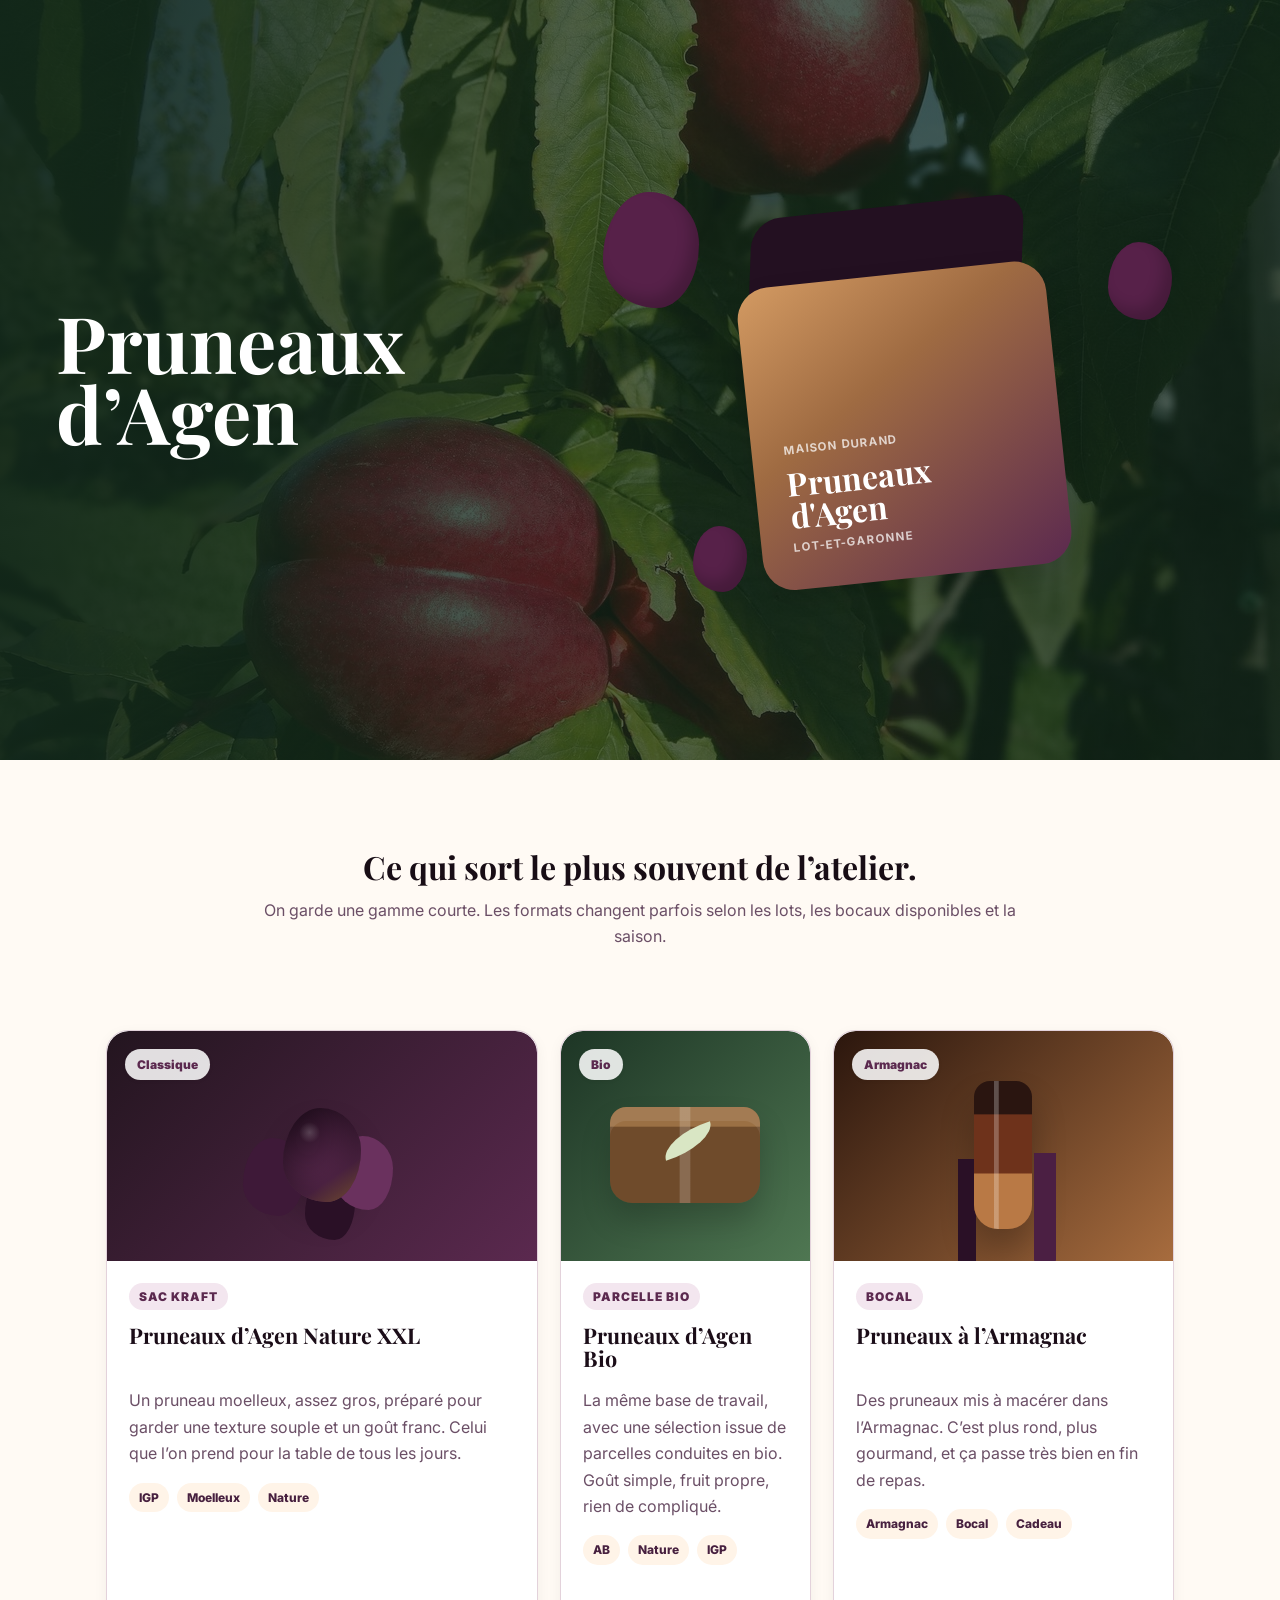
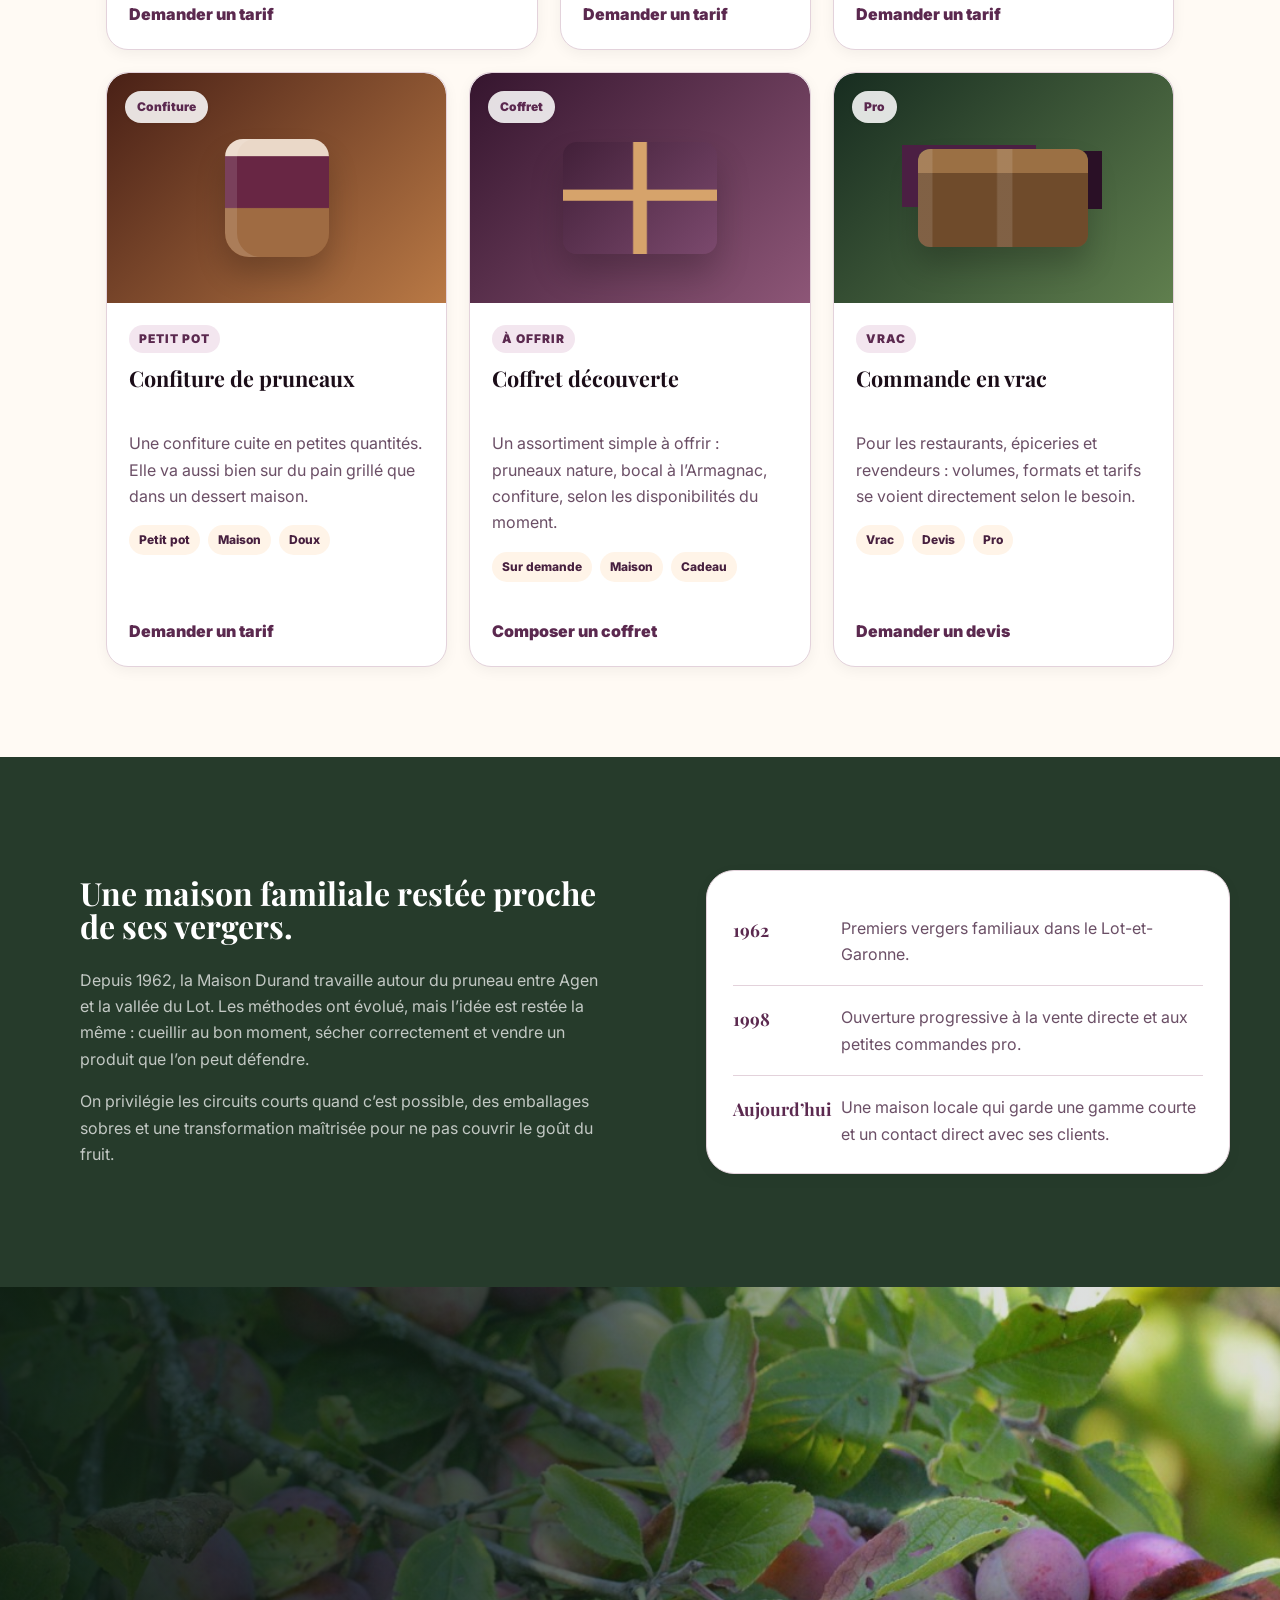
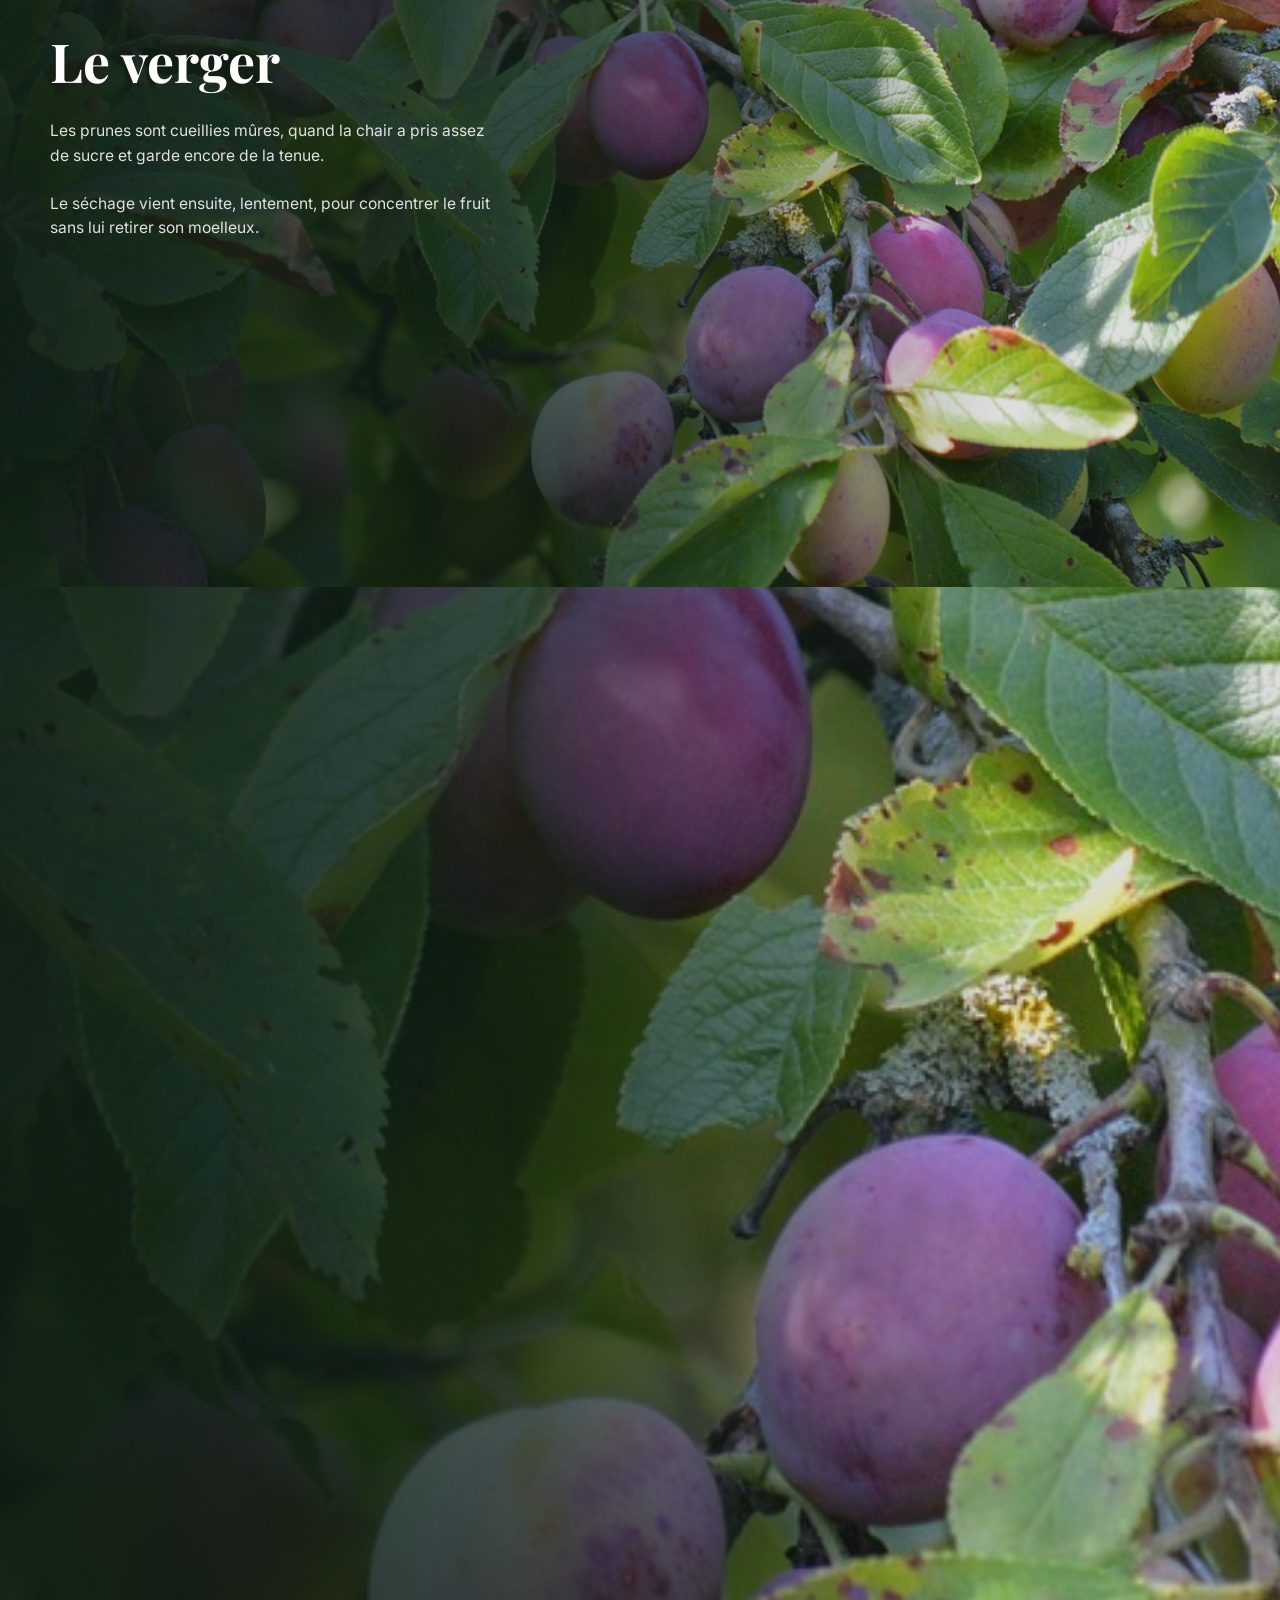
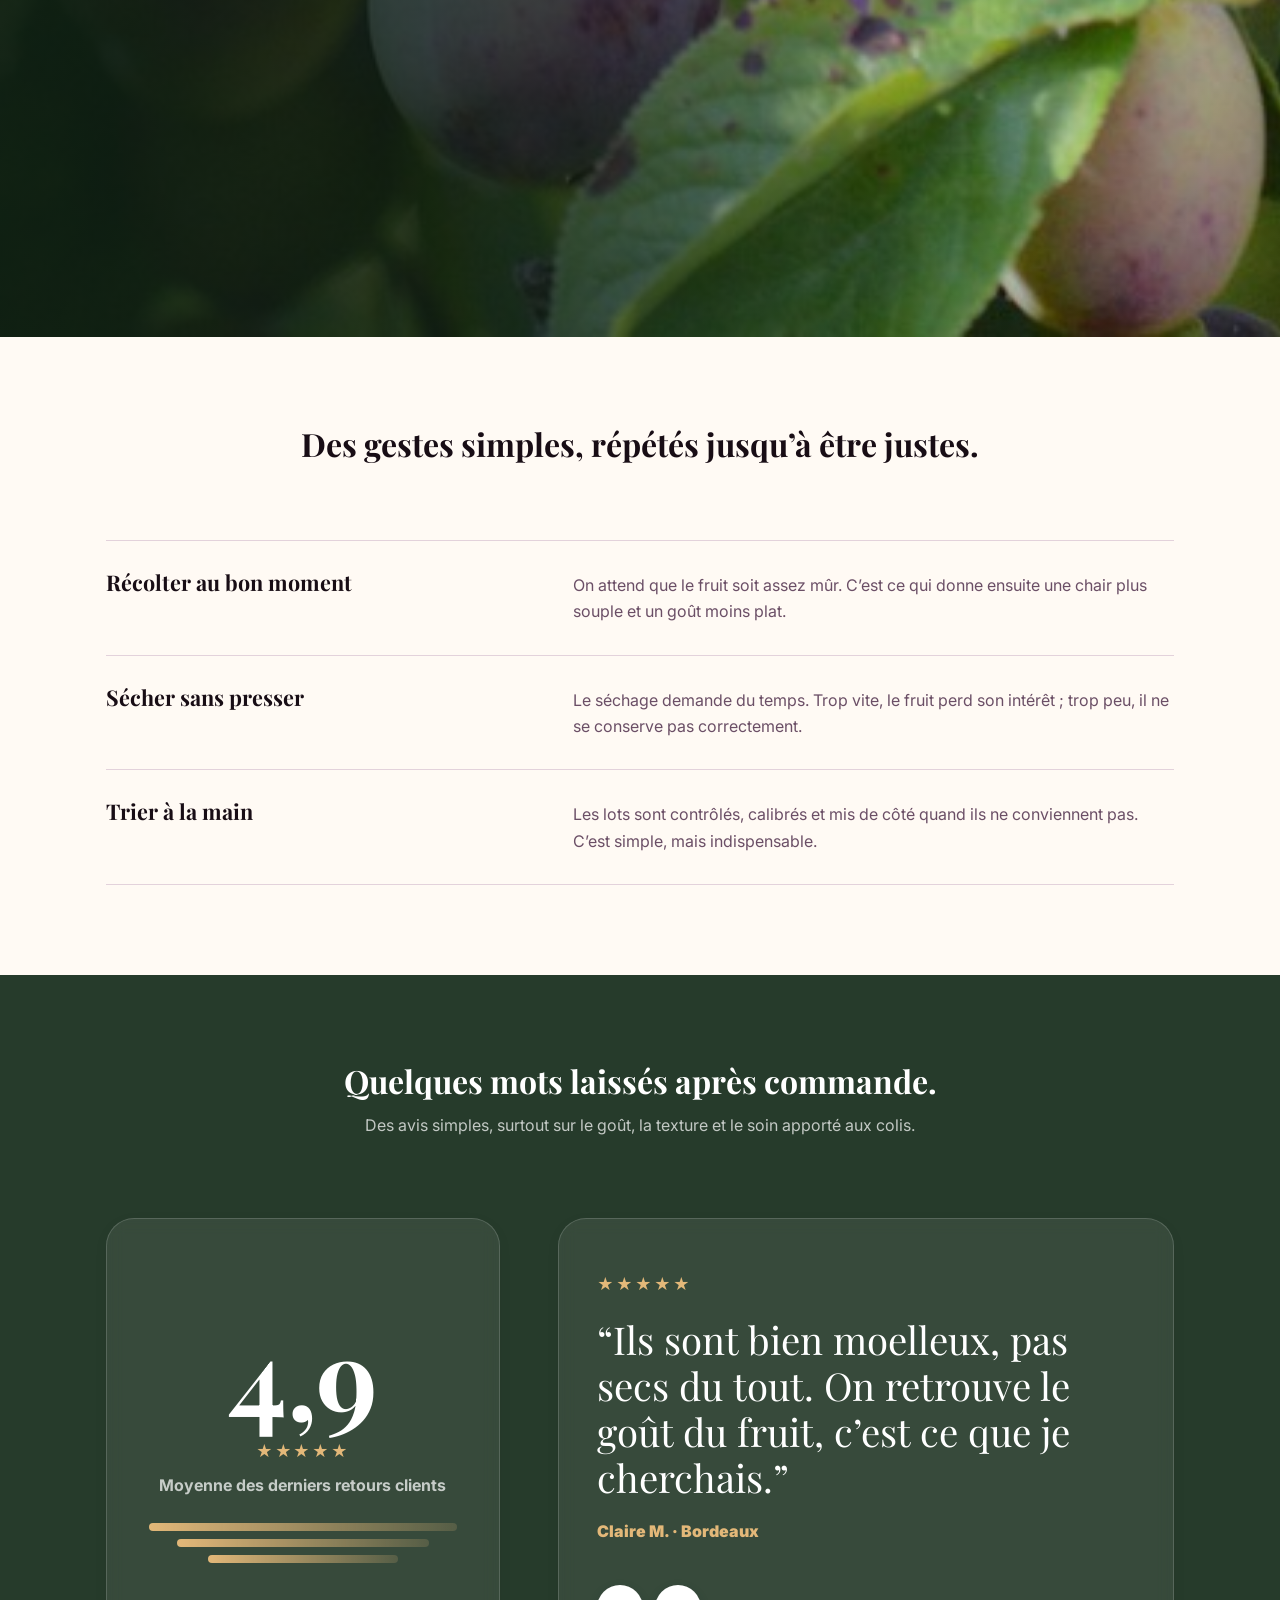
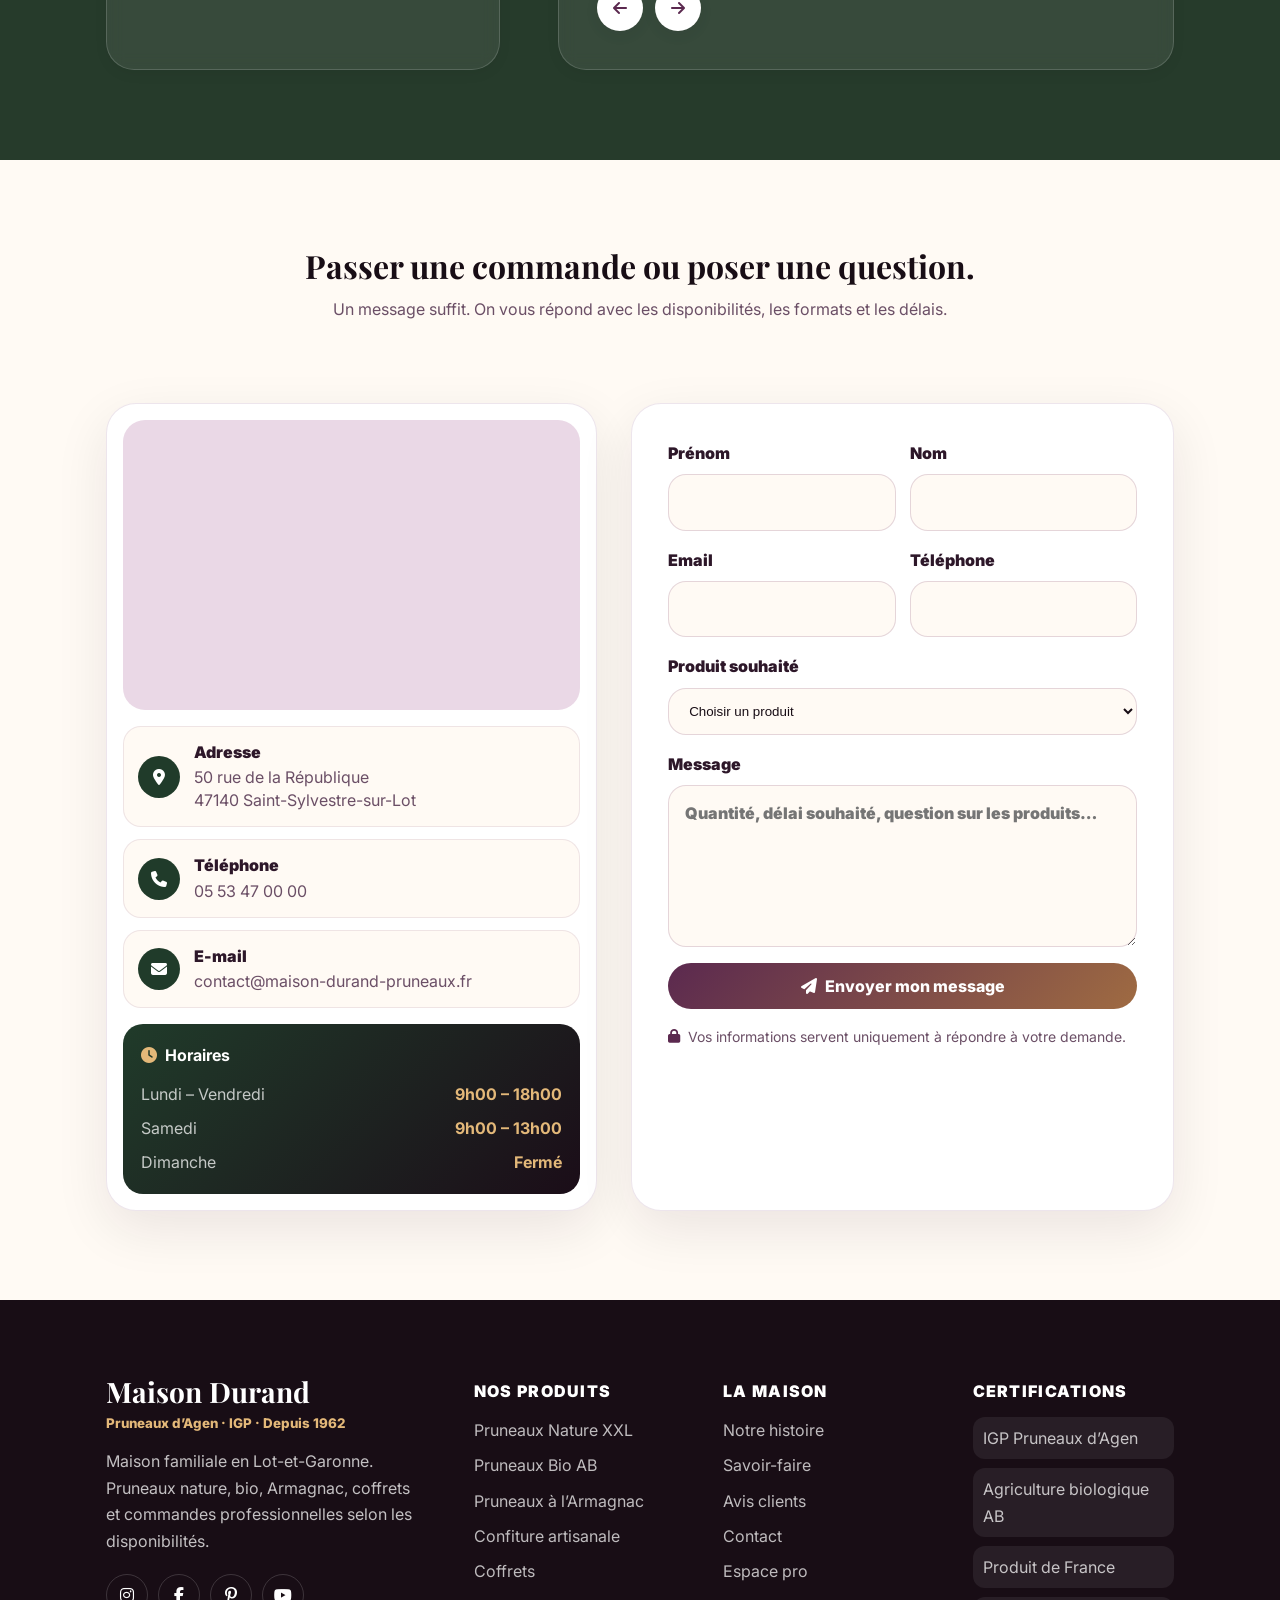
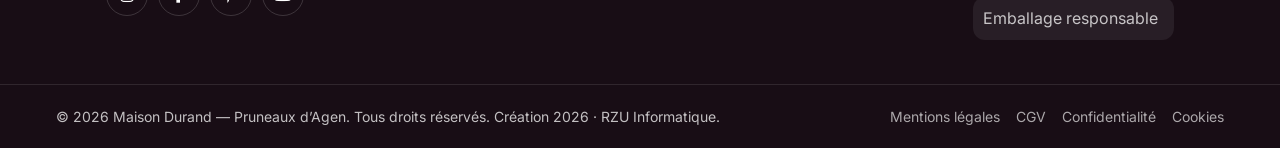
==== commit 870d0ab7: "Polish responsive scroll animations" ====
--- a/index.html
+++ b/index.html
@@ -32,16 +32,16 @@
 
   <link rel="stylesheet" href="https://cdnjs.cloudflare.com/ajax/libs/font-awesome/6.5.0/css/all.min.css">
 
-  <link rel="stylesheet" href="assets/styles/style.css">
+  <link rel="stylesheet" href="assets/styles/style.css?v=3">
   <link rel="stylesheet" href="assets/styles/navbar.css?v=3">
   <link rel="stylesheet" href="assets/styles/hero.css?v=7">
   <link rel="stylesheet" href="assets/styles/products.css">
-  <link rel="stylesheet" href="assets/styles/story.css?v=5">
+  <link rel="stylesheet" href="assets/styles/story.css?v=9">
   <link rel="stylesheet" href="assets/styles/craft.css?v=2">
   <link rel="stylesheet" href="assets/styles/reviews.css">
   <link rel="stylesheet" href="assets/styles/contact.css">
   <link rel="stylesheet" href="assets/styles/footer.css">
-  <link rel="stylesheet" href="assets/styles/responsive.css?v=2">
+  <link rel="stylesheet" href="assets/styles/responsive.css?v=4">
 </head>
 
 <body>
@@ -308,7 +308,7 @@
   <div data-include="partials/footer.html"></div>
   <script src="assets/scripts/includes.js"></script>
   <script src="assets/scripts/navbar.js?v=2"></script>
-  <script src="assets/scripts/scroll.js?v=3"></script>
+  <script src="assets/scripts/scroll.js?v=9"></script>
   <script src="assets/scripts/reviews.js"></script>
   <script src="assets/scripts/products.js"></script>
 
--- a/assets/styles/style.css
+++ b/assets/styles/style.css
@@ -1,4 +1,4 @@
-
+html { -webkit-tap-highlight-color: transparent; }
 
 :root {
 
@@ -220,13 +220,18 @@
 
 .reveal {
   opacity: 0;
-  transform: translateY(28px);
-  transition: opacity 0.65s ease, transform 0.65s ease;
+  transform: translateY(24px);
+  transition:
+    opacity .95s ease,
+    transform .95s cubic-bezier(.2, .72, .2, 1);
+  transition-delay: var(--reveal-delay, 0ms);
+  will-change: opacity, transform;
 }
 
 .reveal.visible {
   opacity: 1;
   transform: translateY(0);
+  will-change: auto;
 }
 
 /* Copyright RZU Informatique */
--- a/assets/styles/story.css
+++ b/assets/styles/story.css
@@ -75,7 +75,7 @@
 
 .orchard-scroll {
   position: relative;
-  height: 130svh;
+  height: 250svh;
   padding: 0;
   background:
     linear-gradient(90deg, rgba(13, 29, 20, .9) 0%, rgba(13, 29, 20, .68) 44%, rgba(13, 29, 20, .14) 78%),
@@ -121,7 +121,7 @@
   opacity: 0;
   visibility: hidden;
   transform: translateY(18px);
-  transition: opacity .55s ease, transform .55s ease, visibility 0s linear .55s;
+  transition: opacity .9s ease, transform .9s cubic-bezier(.2, .72, .2, 1), visibility 0s linear .9s;
 }
 
 .orchard-step.is-visible {
@@ -132,7 +132,7 @@
 }
 
 @media (max-width: 700px) {
-  .orchard-scroll { height: 125svh; }
+  .orchard-scroll { height: 290svh; }
   .orchard-sticky {
     top: 0;
     min-height: 500px;
--- a/assets/styles/responsive.css
+++ b/assets/styles/responsive.css
@@ -52,6 +52,15 @@
 }
 
 @media (max-width: 620px) {
+
+  .reveal {
+    transform: translateY(20px);
+  }
+
+  .reveal.visible {
+    opacity: 1;
+    transform: translateY(0);
+  }
 
   .navbar {
     width: calc(100% - 20px);
@@ -137,4 +146,14 @@
 @media (max-width: 920px){.reviews-layout{grid-template-columns:1fr}.form-row{grid-template-columns:1fr}.reviews-track{min-height:280px}}
 @media (max-width: 620px){.footer-bottom{flex-direction:column;text-align:center}.footer-legal{justify-content:center}.contact-hours p{flex-direction:column;gap:2px}.reviews-carousel{padding:20px}.reviews-track{min-height:250px}.review-card{gap:10px;padding-bottom:8px}.review-card blockquote{font-size:1.18rem;line-height:1.25}.reviews-controls{justify-content:center;margin-top:12px}.reviews-score{padding:22px}.reviews-score strong{font-size:3.6rem}.score-bars{margin-top:14px}}
 
+@media (prefers-reduced-motion: reduce) {
+  .reveal,
+  .reveal.visible {
+    opacity: 1;
+    transform: none;
+    transition: none !important;
+    will-change: auto;
+  }
+}
+
 /* Copyright RZU Informatique */
